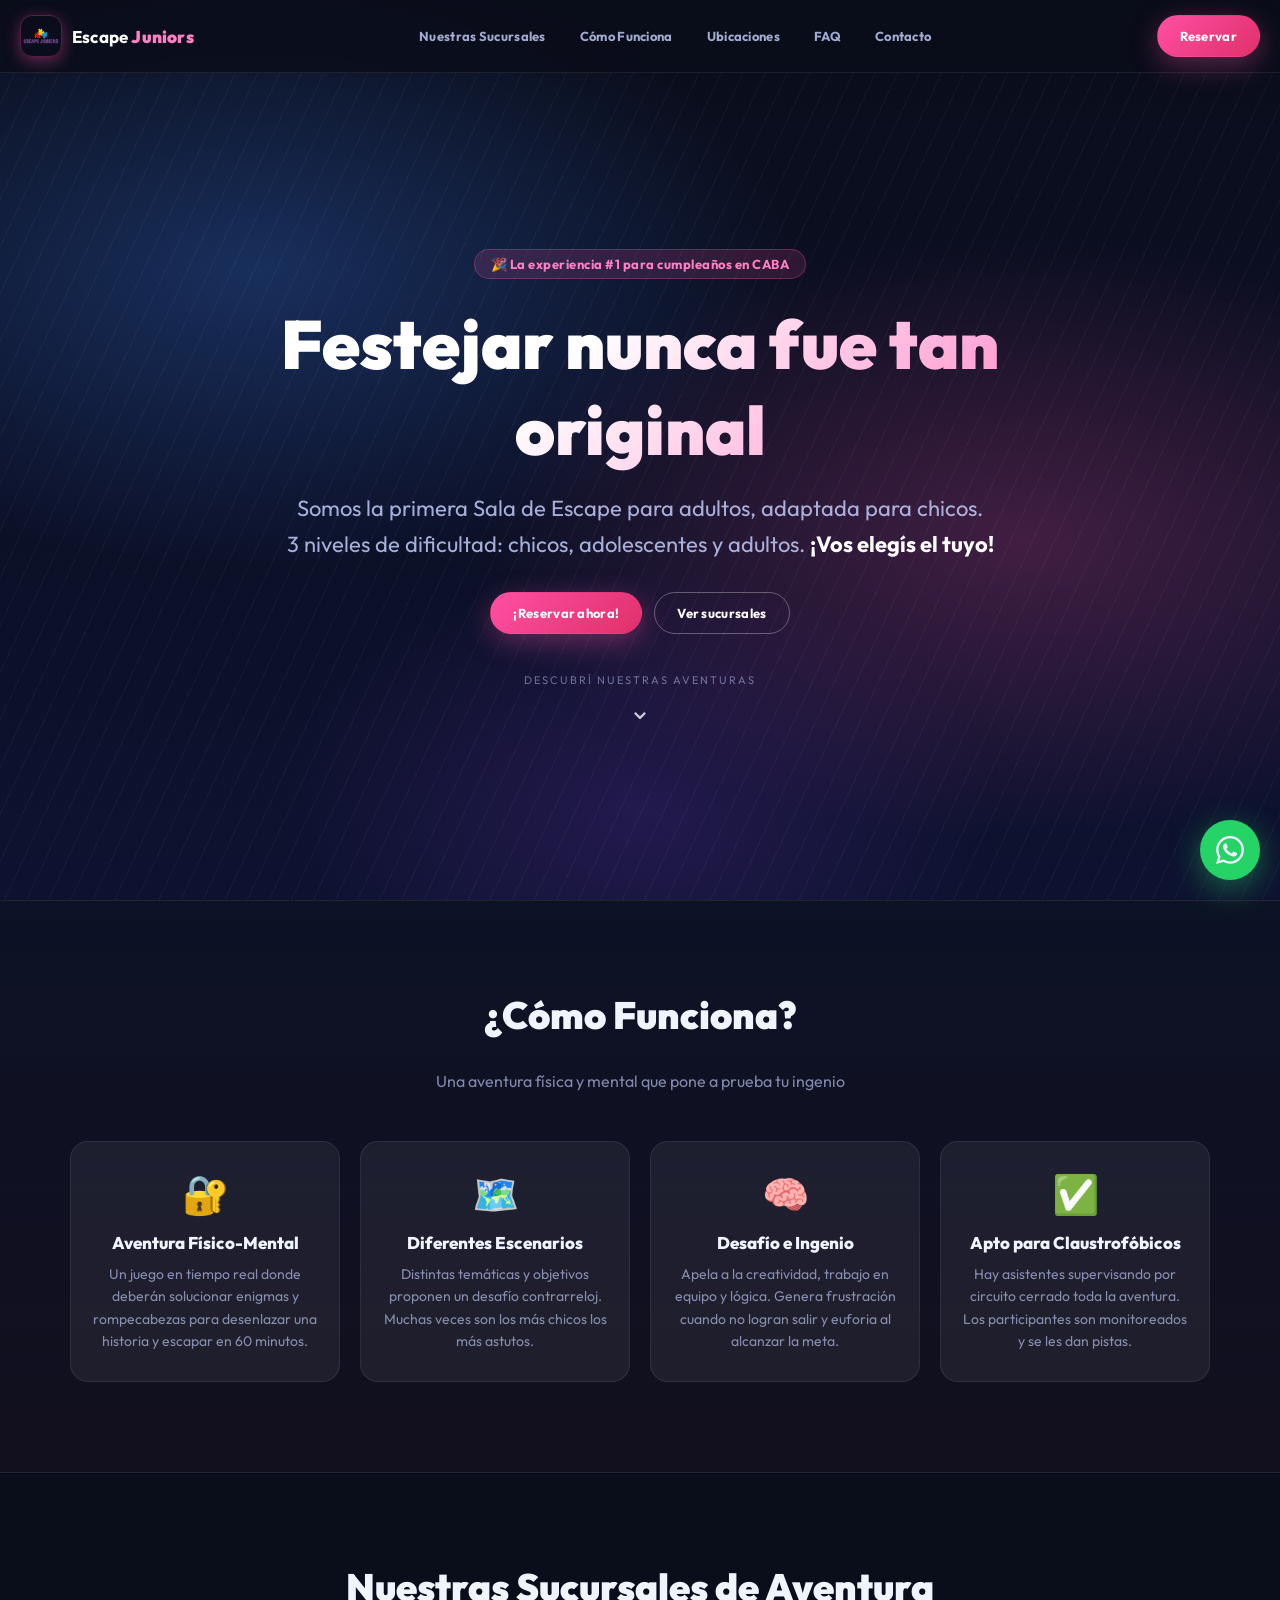
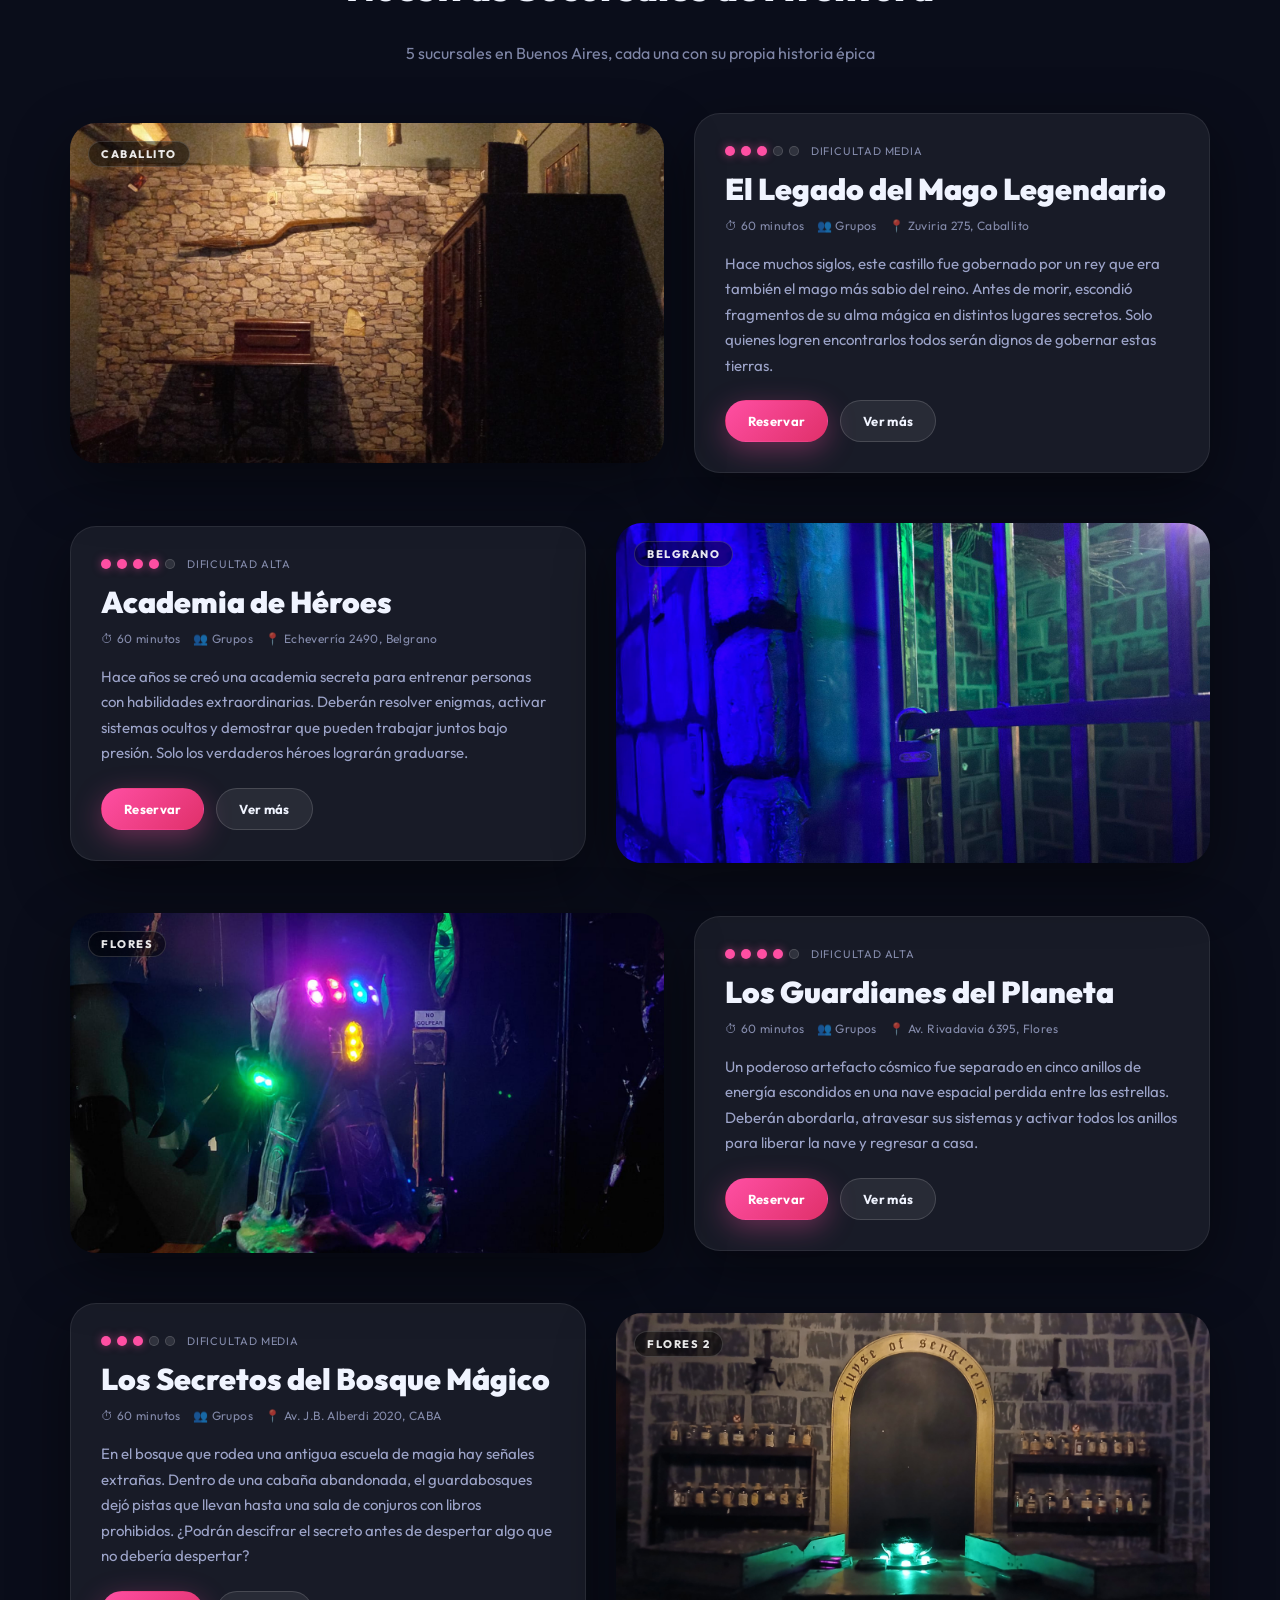
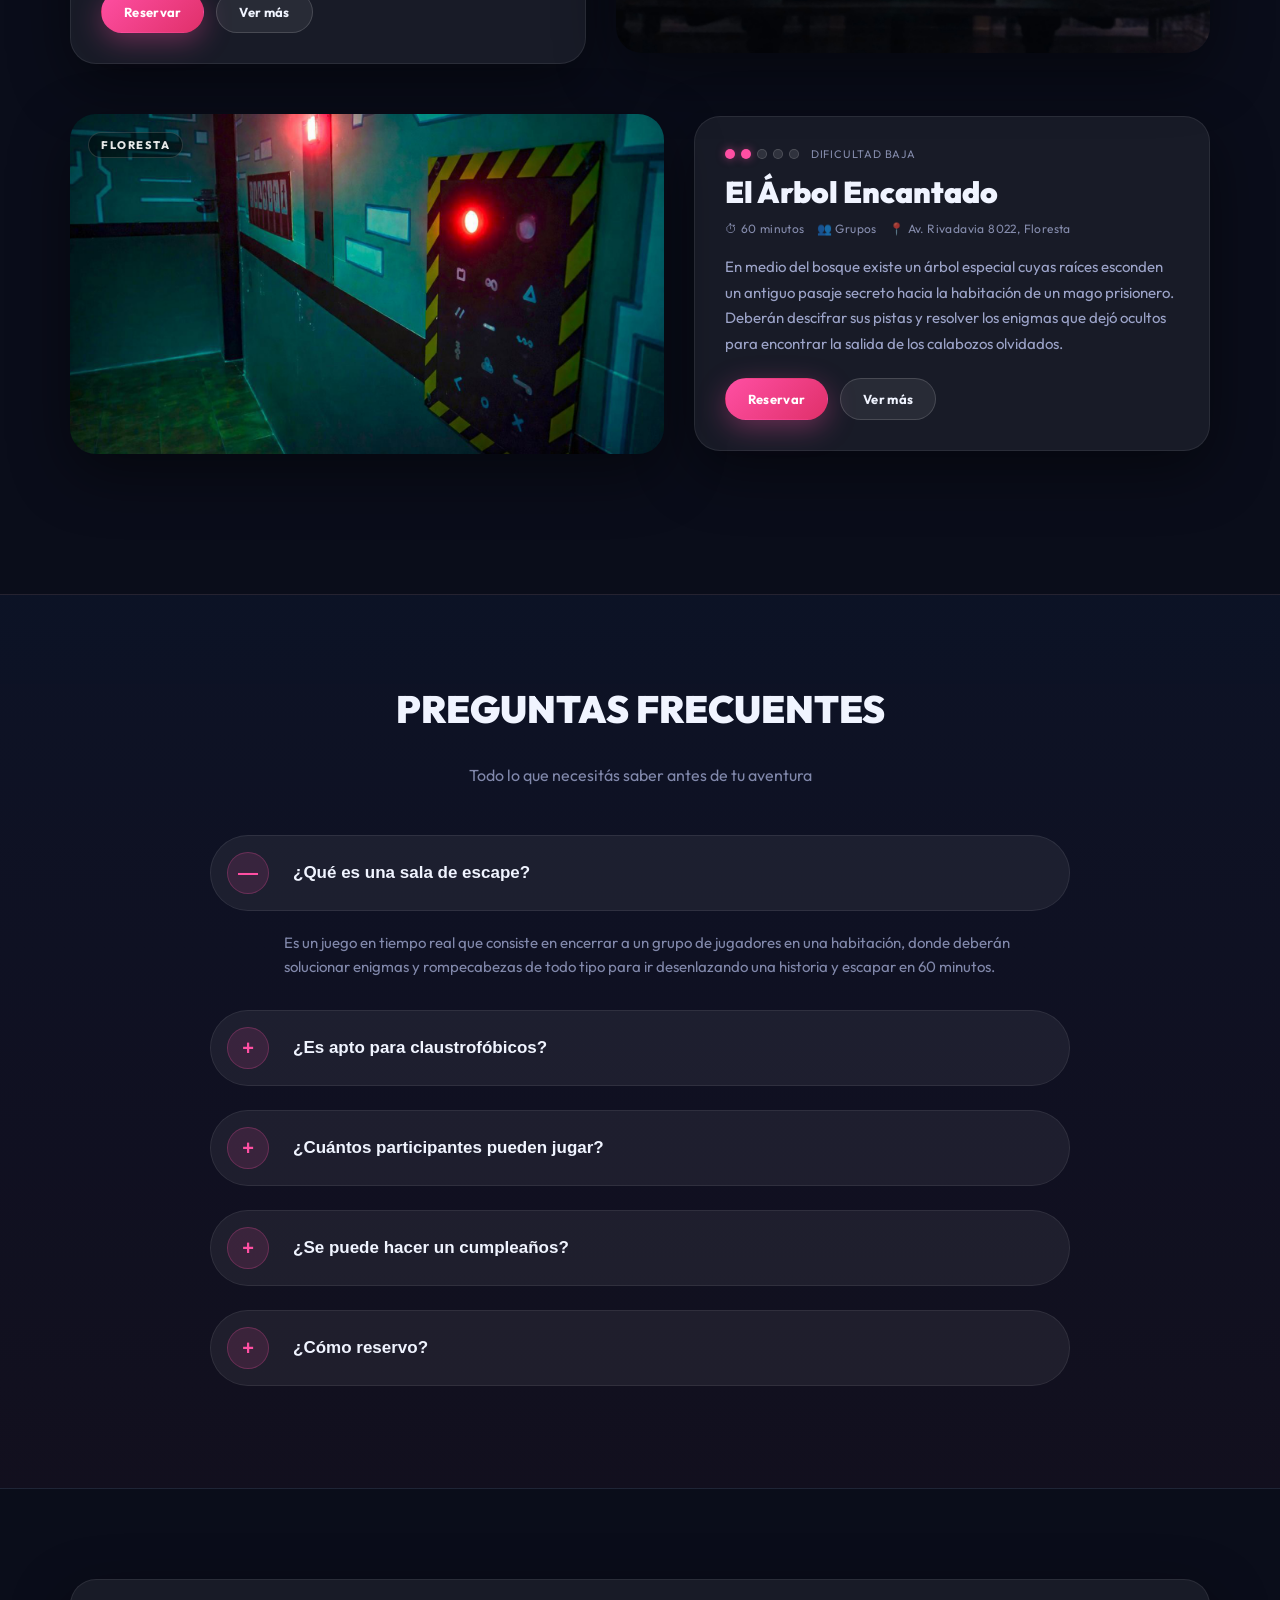
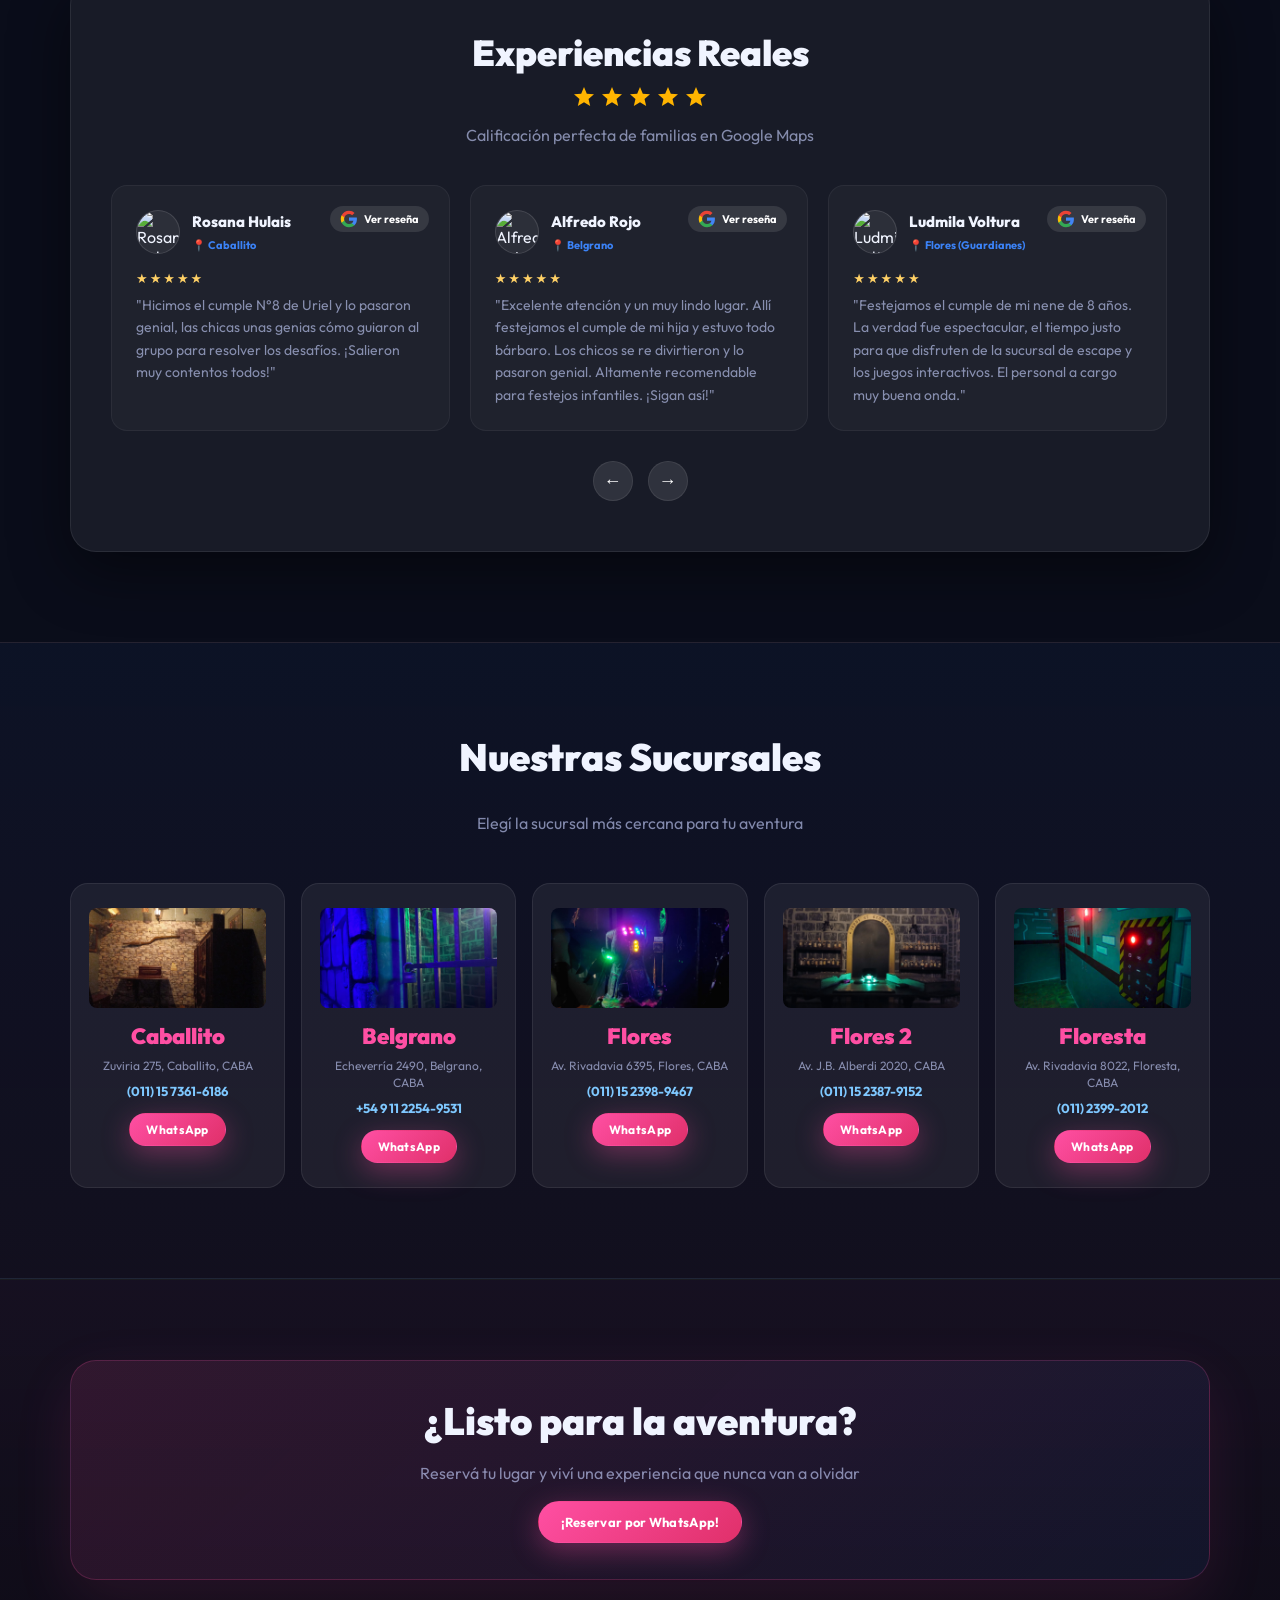
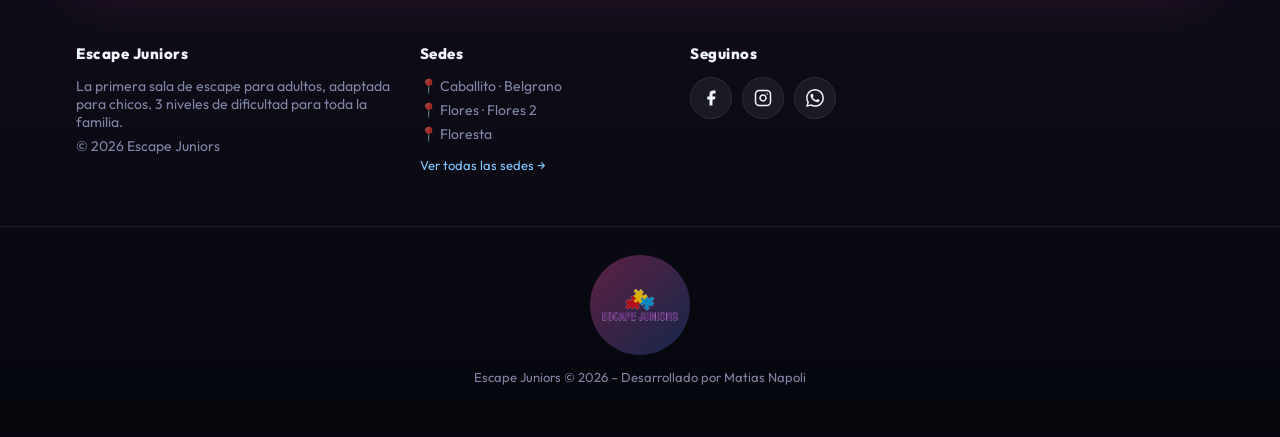
==== index.html @ 160e0696 "PRIMER COMMIT DE ESTA VERGA" ====
<!DOCTYPE html>
<html lang="es">

<head>
  <meta charset="UTF-8" />
  <meta name="viewport" content="width=device-width, initial-scale=1.0" />
  <title>Escape Juniors – La primera sala de escape para chicos</title>
  <meta name="description"
    content="Escape Juniors: la primera sala de escape para adultos, adaptada para chicos. 3 niveles de dificultad. Cumpleaños y eventos en Buenos Aires." />
  <link rel="stylesheet" href="styles.css" />
  <link rel="preconnect" href="https://fonts.googleapis.com" />
  <link rel="preconnect" href="https://fonts.gstatic.com" crossorigin />
  <link href="https://fonts.googleapis.com/css2?family=Outfit:wght@400;600;700;800;900&display=swap" rel="stylesheet" />
</head>

<body>
  <!-- Header fijo -->
  <header class="site-header">
    <div class="header-inner">
      <a class="brand" href="#inicio" aria-label="Inicio">
        <div class="brand-logo-wrap">
          <img class="brand-logo-img" src="assets/logo.png" alt="Escape Juniors" />
        </div>
        <span class="brand-name">Escape <strong>Juniors</strong></span>
      </a>

      <nav class="nav" aria-label="Navegación principal">
        <a href="#sucursales">Nuestras Sucursales</a>
        <a href="#como-funciona">Cómo Funciona</a>
        <a href="#sedes">Ubicaciones</a>
        <a href="#faq">FAQ</a>
        <a href="#contacto">Contacto</a>
      </nav>

      <a class="btn btn-primary header-cta open-booking-modal" href="#bookingModal">Reservar</a>

      <button class="mobile-menu-btn" aria-label="Abrir menú" aria-expanded="false">
        <span></span>
        <span></span>
        <span></span>
      </button>
    </div>
  </header>

  <!-- Menú Móvil -->
  <div class="mobile-menu-overlay" aria-hidden="true" id="mobileMenu">
    <div class="mobile-menu-panel">
      <button class="mobile-menu-close" aria-label="Cerrar menú">×</button>
      <nav class="mobile-nav">
        <a href="caballito.html" class="mobile-link">El Legado del Mago Legendario</a>
        <a href="belgrano.html" class="mobile-link">Academia de Héroes</a>
        <a href="flores.html" class="mobile-link">Los Guardianes del Planeta</a>
        <a href="flores2.html" class="mobile-link">Los Secretos del Bosque Mágico</a>
        <a href="floresta.html" class="mobile-link">El Árbol Encantado</a>
      </nav>
    </div>
  </div>

  <main id="inicio">
    <!-- HERO -->
    <section class="hero">
      <div class="hero-bg" aria-hidden="true"></div>

      <div class="container hero-inner">
        <div class="hero-copy reveal">
          <span class="hero-badge">🎉 La experiencia #1 para cumpleaños en CABA</span>
          <h1>Festejar nunca fue tan original</h1>
          <p>Somos la primera Sala de Escape para adultos, adaptada para chicos.<br>3 niveles de dificultad: chicos,
            adolescentes y adultos. <strong>¡Vos elegís el tuyo!</strong></p>

          <div class="hero-cta">
            <a class="btn btn-primary open-booking-modal" href="#bookingModal">¡Reservar ahora!</a>
            <a class="btn btn-outline" href="#sucursales">Ver sucursales</a>
          </div>

          <a class="hero-down" href="#sucursales" aria-label="Bajar">
            <span class="hero-down-label">DESCUBRÍ NUESTRAS AVENTURAS</span>
            <span class="hero-down-icon">⌄</span>
          </a>
        </div>
      </div>
    </section>

    <!-- CÓMO FUNCIONA -->
    <section id="como-funciona" class="section section-soft">
      <div class="container">
        <div class="section-head center reveal">
          <h2>¿Cómo Funciona?</h2>
          <p>Una aventura física y mental que pone a prueba tu ingenio</p>
        </div>

        <div class="features-grid reveal">
          <div class="feature-card">
            <div class="feature-icon">🔐</div>
            <h3>Aventura Físico-Mental</h3>
            <p>Un juego en tiempo real donde deberán solucionar enigmas y rompecabezas para desenlazar una historia y
              escapar en 60 minutos.</p>
          </div>
          <div class="feature-card">
            <div class="feature-icon">🗺️</div>
            <h3>Diferentes Escenarios</h3>
            <p>Distintas temáticas y objetivos proponen un desafío contrarreloj. Muchas veces son los más chicos los más
              astutos.</p>
          </div>
          <div class="feature-card">
            <div class="feature-icon">🧠</div>
            <h3>Desafío e Ingenio</h3>
            <p>Apela a la creatividad, trabajo en equipo y lógica. Genera frustración cuando no logran salir y euforia
              al alcanzar la meta.</p>
          </div>
          <div class="feature-card">
            <div class="feature-icon">✅</div>
            <h3>Apto para Claustrofóbicos</h3>
            <p>Hay asistentes supervisando por circuito cerrado toda la aventura. Los participantes son monitoreados y
              se les dan pistas.</p>
          </div>
        </div>
      </div>
    </section>

    <!-- SUCURSALES / CARDS -->
    <section id="sucursales" class="section">
      <div class="container">
        <div class="section-head center reveal">
          <h2>Nuestras Sucursales de Aventura</h2>
          <p>5 sucursales en Buenos Aires, cada una con su propia historia épica</p>
        </div>

        <!-- CABALLITO -->
        <article id="caballito" class="room reveal">
          <div class="room-media">
            <img src="img/El Legado del Mago Legendario.jpg" alt="El Legado del Mago Legendario" class="room-img" />
            <div class="room-badge">Caballito</div>
          </div>
          <div class="room-card">
            <div class="room-top">
              <div class="difficulty" aria-label="Dificultad media">
                <span class="dot on"></span><span class="dot on"></span><span class="dot on"></span><span
                  class="dot off"></span><span class="dot off"></span>
                <span class="diff-label">Dificultad Media</span>
              </div>
              <h3>El Legado del Mago Legendario</h3>
              <div class="room-meta">
                <span>⏱ 60 minutos</span>
                <span>👥 Grupos</span>
                <span>📍 Zuviria 275, Caballito</span>
              </div>
            </div>
            <p class="room-text">Hace muchos siglos, este castillo fue gobernado por un rey que era también el mago más
              sabio del reino. Antes de morir, escondió fragmentos de su alma mágica en distintos lugares secretos. Solo
              quienes logren encontrarlos todos serán dignos de gobernar estas tierras.</p>
            <div class="room-actions">
              <a class="btn btn-primary" href="https://api.whatsapp.com/send?phone=5491173616186&text=Hola!"
                target="_blank" rel="noopener">Reservar</a>
              <a class="btn btn-secondary" href="caballito.html">Ver más</a>
            </div>
          </div>
        </article>

        <!-- BELGRANO -->
        <article id="belgrano" class="room room-reverse reveal">
          <div class="room-media">
            <img src="img/Academia de Héroes.jpg" alt="Academia de Héroes" class="room-img" />
            <div class="room-badge">Belgrano</div>
          </div>
          <div class="room-card">
            <div class="room-top">
              <div class="difficulty" aria-label="Dificultad alta">
                <span class="dot on"></span><span class="dot on"></span><span class="dot on"></span><span
                  class="dot on"></span><span class="dot off"></span>
                <span class="diff-label">Dificultad Alta</span>
              </div>
              <h3>Academia de Héroes</h3>
              <div class="room-meta">
                <span>⏱ 60 minutos</span>
                <span>👥 Grupos</span>
                <span>📍 Echeverría 2490, Belgrano</span>
              </div>
            </div>
            <p class="room-text">Hace años se creó una academia secreta para entrenar personas con habilidades
              extraordinarias. Deberán resolver enigmas, activar sistemas ocultos y demostrar que pueden trabajar juntos
              bajo presión. Solo los verdaderos héroes lograrán graduarse.</p>
            <div class="room-actions">
              <a class="btn btn-primary" href="https://api.whatsapp.com/send?phone=5491122549531&text=Hola!"
                target="_blank" rel="noopener">Reservar</a>
              <a class="btn btn-secondary" href="belgrano.html">Ver más</a>
            </div>
          </div>
        </article>

        <!-- FLORES -->
        <article id="flores" class="room reveal">
          <div class="room-media">
            <img src="img/Los Guardianes del Planeta.jpg" alt="Los Guardianes del Planeta" class="room-img" />
            <div class="room-badge">Flores</div>
          </div>
          <div class="room-card">
            <div class="room-top">
              <div class="difficulty" aria-label="Dificultad media-alta">
                <span class="dot on"></span><span class="dot on"></span><span class="dot on"></span><span
                  class="dot on"></span><span class="dot off"></span>
                <span class="diff-label">Dificultad Alta</span>
              </div>
              <h3>Los Guardianes del Planeta</h3>
              <div class="room-meta">
                <span>⏱ 60 minutos</span>
                <span>👥 Grupos</span>
                <span>📍 Av. Rivadavia 6395, Flores</span>
              </div>
            </div>
            <p class="room-text">Un poderoso artefacto cósmico fue separado en cinco anillos de energía escondidos en
              una nave espacial perdida entre las estrellas. Deberán abordarla, atravesar sus sistemas y activar todos
              los anillos para liberar la nave y regresar a casa.</p>
            <div class="room-actions">
              <a class="btn btn-primary" href="https://api.whatsapp.com/send?phone=5491123989467&text=Hola!"
                target="_blank" rel="noopener">Reservar</a>
              <a class="btn btn-secondary" href="flores.html">Ver más</a>
            </div>
          </div>
        </article>

        <!-- FLORES 2 -->
        <article id="flores2" class="room room-reverse reveal">
          <div class="room-media">
            <img src="img/Los Secretos del Bosque Mágico.jpg" alt="Los Secretos del Bosque Mágico" class="room-img" />
            <div class="room-badge">Flores 2</div>
          </div>
          <div class="room-card">
            <div class="room-top">
              <div class="difficulty" aria-label="Dificultad media">
                <span class="dot on"></span><span class="dot on"></span><span class="dot on"></span><span
                  class="dot off"></span><span class="dot off"></span>
                <span class="diff-label">Dificultad Media</span>
              </div>
              <h3>Los Secretos del Bosque Mágico</h3>
              <div class="room-meta">
                <span>⏱ 60 minutos</span>
                <span>👥 Grupos</span>
                <span>📍 Av. J.B. Alberdi 2020, CABA</span>
              </div>
            </div>
            <p class="room-text">En el bosque que rodea una antigua escuela de magia hay señales extrañas. Dentro de una
              cabaña abandonada, el guardabosques dejó pistas que llevan hasta una sala de conjuros con libros
              prohibidos. ¿Podrán descifrar el secreto antes de despertar algo que no debería despertar?</p>
            <div class="room-actions">
              <a class="btn btn-primary" href="https://api.whatsapp.com/send?phone=5491123879152&text=Hola!"
                target="_blank" rel="noopener">Reservar</a>
              <a class="btn btn-secondary" href="flores2.html">Ver más</a>
            </div>
          </div>
        </article>

        <!-- FLORESTA -->
        <article id="floresta" class="room reveal">
          <div class="room-media">
            <img src="img/El Árbol Encantado.jpg" alt="El Árbol Encantado" class="room-img" />
            <div class="room-badge">Floresta</div>
          </div>
          <div class="room-card">
            <div class="room-top">
              <div class="difficulty" aria-label="Dificultad baja">
                <span class="dot on"></span><span class="dot on"></span><span class="dot off"></span><span
                  class="dot off"></span><span class="dot off"></span>
                <span class="diff-label">Dificultad Baja</span>
              </div>
              <h3>El Árbol Encantado</h3>
              <div class="room-meta">
                <span>⏱ 60 minutos</span>
                <span>👥 Grupos</span>
                <span>📍 Av. Rivadavia 8022, Floresta</span>
              </div>
            </div>
            <p class="room-text">En medio del bosque existe un árbol especial cuyas raíces esconden un antiguo pasaje
              secreto hacia la habitación de un mago prisionero. Deberán descifrar sus pistas y resolver los enigmas que
              dejó ocultos para encontrar la salida de los calabozos olvidados.</p>
            <div class="room-actions">
              <a class="btn btn-primary" href="https://api.whatsapp.com/send?phone=5491123992012&text=Hola!"
                target="_blank" rel="noopener">Reservar</a>
              <a class="btn btn-secondary" href="floresta.html">Ver más</a>
            </div>
          </div>
        </article>
      </div>
    </section>

    <!-- FAQ -->
    <section id="faq" class="section section-soft">
      <div class="container">
        <div class="section-head center reveal">
          <h2>PREGUNTAS FRECUENTES</h2>
          <p>Todo lo que necesitás saber antes de tu aventura</p>
        </div>

        <div class="accordion reveal" data-accordion>
          <button class="acc-item" type="button" aria-expanded="true">
            <span class="acc-icon">—</span>
            <span class="acc-title">¿Qué es una sala de escape?</span>
          </button>
          <div class="acc-panel open">
            <p>Es un juego en tiempo real que consiste en encerrar a un grupo de jugadores en una habitación, donde
              deberán solucionar enigmas y rompecabezas de todo tipo para ir desenlazando una historia y escapar en 60
              minutos.</p>
          </div>

          <button class="acc-item" type="button" aria-expanded="false">
            <span class="acc-icon">+</span>
            <span class="acc-title">¿Es apto para claustrofóbicos?</span>
          </button>
          <div class="acc-panel">
            <p>¡Sí! Durante el tiempo que permanecen en la sala hay asistentes supervisando por circuito cerrado toda la
              aventura. Los participantes son monitoreados y se les van dando pistas. En cualquier momento pueden salir
              si lo necesitan.</p>
          </div>

          <button class="acc-item" type="button" aria-expanded="false">
            <span class="acc-icon">+</span>
            <span class="acc-title">¿Cuántos participantes pueden jugar?</span>
          </button>
          <div class="acc-panel">
            <p>Contamos con diferentes sucursales adaptadas para distintos grupos. Contáctanos por WhatsApp para coordinar la
              cantidad de participantes y encontrar la sucursal ideal para tu grupo o festejo.</p>
          </div>

          <button class="acc-item" type="button" aria-expanded="false">
            <span class="acc-icon">+</span>
            <span class="acc-title">¿Se puede hacer un cumpleaños?</span>
          </button>
          <div class="acc-panel">
            <p>¡Por supuesto! Además de vivir la aventura dentro de la sucursal, contamos con espacios lúdicos, animación a
              cargo de nuestros Game Masters, juegos interactivos y área de festejo. ¡Una experiencia única para
              celebrar como nunca!</p>
          </div>

          <button class="acc-item" type="button" aria-expanded="false">
            <span class="acc-icon">+</span>
            <span class="acc-title">¿Cómo reservo?</span>
          </button>
          <div class="acc-panel">
            <p>Podés reservar directamente por WhatsApp haciendo clic en el botón "Reservar". Nuestro equipo te va a
              responder a la brevedad para coordinar fecha, horario y sucursal.</p>
          </div>
        </div>
      </div>
    </section>

    <!-- RESEÑAS -->
    <section class="section" id="resenas">
      <div class="container">
        <div class="reviews reveal">
          <div class="reviews-head">
            <h2>Experiencias Reales</h2>
            <div class="stars" aria-label="5 estrellas">
              <svg viewBox="0 0 24 24" width="24" height="24" fill="#ffb400"><path d="M12 17.27L18.18 21l-1.64-7.03L22 9.24l-7.19-.61L12 2 9.19 8.63 2 9.24l5.46 4.73L5.82 21z"/></svg>
              <svg viewBox="0 0 24 24" width="24" height="24" fill="#ffb400"><path d="M12 17.27L18.18 21l-1.64-7.03L22 9.24l-7.19-.61L12 2 9.19 8.63 2 9.24l5.46 4.73L5.82 21z"/></svg>
              <svg viewBox="0 0 24 24" width="24" height="24" fill="#ffb400"><path d="M12 17.27L18.18 21l-1.64-7.03L22 9.24l-7.19-.61L12 2 9.19 8.63 2 9.24l5.46 4.73L5.82 21z"/></svg>
              <svg viewBox="0 0 24 24" width="24" height="24" fill="#ffb400"><path d="M12 17.27L18.18 21l-1.64-7.03L22 9.24l-7.19-.61L12 2 9.19 8.63 2 9.24l5.46 4.73L5.82 21z"/></svg>
              <svg viewBox="0 0 24 24" width="24" height="24" fill="#ffb400"><path d="M12 17.27L18.18 21l-1.64-7.03L22 9.24l-7.19-.61L12 2 9.19 8.63 2 9.24l5.46 4.73L5.82 21z"/></svg>
            </div>
            <p class="muted">Calificación perfecta de familias en Google Maps</p>
          </div>

          <div class="reviews-slider" id="reviewsSlider">
            <!-- Caballito -->
            <a href="https://maps.app.goo.gl/g3NnzFBbs9rmGd5E8" target="_blank" rel="noopener" class="review-card interactive">
              <div class="review-google-badge">
                <svg viewBox="0 0 24 24" width="18" height="18"><path fill="#4285F4" d="M22.56 12.25c0-.78-.07-1.53-.2-2.25H12v4.26h5.92c-.26 1.37-1.04 2.53-2.21 3.31v2.77h3.57c2.08-1.92 3.28-4.74 3.28-8.09z"/><path fill="#34A853" d="M12 23c2.97 0 5.46-.98 7.28-2.66l-3.57-2.77c-.98.66-2.23 1.06-3.71 1.06-2.86 0-5.29-1.93-6.16-4.53H2.18v2.84C3.99 20.53 7.7 23 12 23z"/><path fill="#FBBC05" d="M5.84 14.09c-.22-.66-.35-1.36-.35-2.09s.13-1.43.35-2.09V7.07H2.18C1.43 8.55 1 10.22 1 12s.43 3.45 1.18 4.93l2.85-2.22.81-.62z"/><path fill="#EA4335" d="M12 5.38c1.62 0 3.06.56 4.21 1.64l3.15-3.15C17.45 2.09 14.97 1 12 1 7.7 1 3.99 3.47 2.18 7.07l3.66 2.84c.87-2.6 3.3-4.53 6.16-4.53z"/></svg>
                <span>Ver reseña</span>
              </div>
              <div class="review-author">
                <div class="avatar"><img src="https://ui-avatars.com/api/?name=Rosana+Hulais&background=ff4fa3&color=fff&rounded=true" alt="Rosana Hulais"></div>
                <div class="author-info">
                  <h4>Rosana Hulais</h4>
                  <span class="sede-tag">📍 Caballito</span>
                </div>
              </div>
              <div class="stars small">★★★★★</div>
              <p class="muted">"Hicimos el cumple N°8 de Uriel y lo pasaron genial, las chicas unas genias cómo guiaron al grupo para resolver los desafíos. ¡Salieron muy contentos todos!"</p>
            </a>

            <!-- Belgrano -->
            <a href="https://maps.app.goo.gl/PPh9AKeujFJackSu7" target="_blank" rel="noopener" class="review-card interactive">
              <div class="review-google-badge">
                <svg viewBox="0 0 24 24" width="18" height="18"><path fill="#4285F4" d="M22.56 12.25c0-.78-.07-1.53-.2-2.25H12v4.26h5.92c-.26 1.37-1.04 2.53-2.21 3.31v2.77h3.57c2.08-1.92 3.28-4.74 3.28-8.09z"/><path fill="#34A853" d="M12 23c2.97 0 5.46-.98 7.28-2.66l-3.57-2.77c-.98.66-2.23 1.06-3.71 1.06-2.86 0-5.29-1.93-6.16-4.53H2.18v2.84C3.99 20.53 7.7 23 12 23z"/><path fill="#FBBC05" d="M5.84 14.09c-.22-.66-.35-1.36-.35-2.09s.13-1.43.35-2.09V7.07H2.18C1.43 8.55 1 10.22 1 12s.43 3.45 1.18 4.93l2.85-2.22.81-.62z"/><path fill="#EA4335" d="M12 5.38c1.62 0 3.06.56 4.21 1.64l3.15-3.15C17.45 2.09 14.97 1 12 1 7.7 1 3.99 3.47 2.18 7.07l3.66 2.84c.87-2.6 3.3-4.53 6.16-4.53z"/></svg>
                <span>Ver reseña</span>
              </div>
              <div class="review-author">
                <div class="avatar"><img src="https://ui-avatars.com/api/?name=Alfredo+Rojo&background=3b82f6&color=fff&rounded=true" alt="Alfredo Rojo"></div>
                <div class="author-info">
                  <h4>Alfredo Rojo</h4>
                  <span class="sede-tag">📍 Belgrano</span>
                </div>
              </div>
              <div class="stars small">★★★★★</div>
              <p class="muted">"Excelente atención y un muy lindo lugar. Allí festejamos el cumple de mi hija y estuvo todo bárbaro. Los chicos se re divirtieron y lo pasaron genial. Altamente recomendable para festejos infantiles. ¡Sigan así!"</p>
            </a>

            <!-- Flores (Guardianes) -->
            <a href="https://maps.app.goo.gl/ReYcvWKou9qDRKzS7" target="_blank" rel="noopener" class="review-card interactive">
              <div class="review-google-badge">
                <svg viewBox="0 0 24 24" width="18" height="18"><path fill="#4285F4" d="M22.56 12.25c0-.78-.07-1.53-.2-2.25H12v4.26h5.92c-.26 1.37-1.04 2.53-2.21 3.31v2.77h3.57c2.08-1.92 3.28-4.74 3.28-8.09z"/><path fill="#34A853" d="M12 23c2.97 0 5.46-.98 7.28-2.66l-3.57-2.77c-.98.66-2.23 1.06-3.71 1.06-2.86 0-5.29-1.93-6.16-4.53H2.18v2.84C3.99 20.53 7.7 23 12 23z"/><path fill="#FBBC05" d="M5.84 14.09c-.22-.66-.35-1.36-.35-2.09s.13-1.43.35-2.09V7.07H2.18C1.43 8.55 1 10.22 1 12s.43 3.45 1.18 4.93l2.85-2.22.81-.62z"/><path fill="#EA4335" d="M12 5.38c1.62 0 3.06.56 4.21 1.64l3.15-3.15C17.45 2.09 14.97 1 12 1 7.7 1 3.99 3.47 2.18 7.07l3.66 2.84c.87-2.6 3.3-4.53 6.16-4.53z"/></svg>
                <span>Ver reseña</span>
              </div>
              <div class="review-author">
                <div class="avatar"><img src="https://ui-avatars.com/api/?name=Ludmila+Voltura&background=8b5cf6&color=fff&rounded=true" alt="Ludmila Voltura"></div>
                <div class="author-info">
                  <h4>Ludmila Voltura</h4>
                  <span class="sede-tag">📍 Flores (Guardianes)</span>
                </div>
              </div>
              <div class="stars small">★★★★★</div>
              <p class="muted">"Festejamos el cumple de mi nene de 8 años. La verdad fue espectacular, el tiempo justo para que disfruten de la sucursal de escape y los juegos interactivos. El personal a cargo muy buena onda."</p>
            </a>

            <!-- Flores (Laboratorio) -->
            <a href="https://maps.app.goo.gl/okf3Fz2Tqbd5kEYn9" target="_blank" rel="noopener" class="review-card interactive">
              <div class="review-google-badge">
                <svg viewBox="0 0 24 24" width="18" height="18"><path fill="#4285F4" d="M22.56 12.25c0-.78-.07-1.53-.2-2.25H12v4.26h5.92c-.26 1.37-1.04 2.53-2.21 3.31v2.77h3.57c2.08-1.92 3.28-4.74 3.28-8.09z"/><path fill="#34A853" d="M12 23c2.97 0 5.46-.98 7.28-2.66l-3.57-2.77c-.98.66-2.23 1.06-3.71 1.06-2.86 0-5.29-1.93-6.16-4.53H2.18v2.84C3.99 20.53 7.7 23 12 23z"/><path fill="#FBBC05" d="M5.84 14.09c-.22-.66-.35-1.36-.35-2.09s.13-1.43.35-2.09V7.07H2.18C1.43 8.55 1 10.22 1 12s.43 3.45 1.18 4.93l2.85-2.22.81-.62z"/><path fill="#EA4335" d="M12 5.38c1.62 0 3.06.56 4.21 1.64l3.15-3.15C17.45 2.09 14.97 1 12 1 7.7 1 3.99 3.47 2.18 7.07l3.66 2.84c.87-2.6 3.3-4.53 6.16-4.53z"/></svg>
                <span>Ver reseña</span>
              </div>
              <div class="review-author">
                <div class="avatar"><img src="https://ui-avatars.com/api/?name=Cristian+Verzero&background=10b981&color=fff&rounded=true" alt="Cristian Verzero"></div>
                <div class="author-info">
                  <h4>Cristian Verzero</h4>
                  <span class="sede-tag">📍 Flores (Laboratorio)</span>
                </div>
              </div>
              <div class="stars small">★★★★★</div>
              <p class="muted">"Espectacular la experiencia del cumple de mis hijos. 25 chicos disfrutaron del cumple y salió increíble. Gracias a las chicas que atendieron con re buena onda. Temática excelente."</p>
            </a>

            <!-- Floresta -->
            <a href="https://maps.app.goo.gl/xr4Waf9ikSMdSQ6y9" target="_blank" rel="noopener" class="review-card interactive">
              <div class="review-google-badge">
                <svg viewBox="0 0 24 24" width="18" height="18"><path fill="#4285F4" d="M22.56 12.25c0-.78-.07-1.53-.2-2.25H12v4.26h5.92c-.26 1.37-1.04 2.53-2.21 3.31v2.77h3.57c2.08-1.92 3.28-4.74 3.28-8.09z"/><path fill="#34A853" d="M12 23c2.97 0 5.46-.98 7.28-2.66l-3.57-2.77c-.98.66-2.23 1.06-3.71 1.06-2.86 0-5.29-1.93-6.16-4.53H2.18v2.84C3.99 20.53 7.7 23 12 23z"/><path fill="#FBBC05" d="M5.84 14.09c-.22-.66-.35-1.36-.35-2.09s.13-1.43.35-2.09V7.07H2.18C1.43 8.55 1 10.22 1 12s.43 3.45 1.18 4.93l2.85-2.22.81-.62z"/><path fill="#EA4335" d="M12 5.38c1.62 0 3.06.56 4.21 1.64l3.15-3.15C17.45 2.09 14.97 1 12 1 7.7 1 3.99 3.47 2.18 7.07l3.66 2.84c.87-2.6 3.3-4.53 6.16-4.53z"/></svg>
                <span>Ver reseña</span>
              </div>
              <div class="review-author">
                <div class="avatar"><img src="https://ui-avatars.com/api/?name=Ezequiel+Pineiro&background=f59e0b&color=fff&rounded=true" alt="Ezequiel Piñeiro"></div>
                <div class="author-info">
                  <h4>Ezequiel Piñeiro</h4>
                  <span class="sede-tag">📍 Floresta</span>
                </div>
              </div>
              <div class="stars small">★★★★★</div>
              <p class="muted">"El lugar es muy lindo, los chicos que atienden le ponen la mejor onda para que los nenes disfruten. La atención y coordinar el cumple fue muy fácil y amena, recontra recomendable."</p>
            </a>
          </div>

          <!-- Slider Controls -->
          <div class="slider-controls">
            <button class="slider-btn" id="prevReview" aria-label="Anterior">←</button>
            <button class="slider-btn" id="nextReview" aria-label="Siguiente">→</button>
          </div>
        </div>
      </div>
    </section>

    <!-- SEDES -->
    <section id="sedes" class="section section-soft">
      <div class="container">
        <div class="section-head center reveal">
          <h2>Nuestras Sucursales</h2>
          <p>Elegí la sucursal más cercana para tu aventura</p>
        </div>
        <div class="sedes-grid reveal">
          <div class="sede-card">
            <div class="sede-img"><img src="img/El Legado del Mago Legendario.jpg" alt="Caballito" /></div>
            <h4>Caballito</h4>
            <p>Zuviria 275, Caballito, CABA</p>
            <a class="sede-tel" href="tel:+541173616186">(011) 15 7361-6186</a>
            <a class="btn btn-primary sede-btn" href="https://api.whatsapp.com/send?phone=5491173616186&text=Hola!"
              target="_blank" rel="noopener">WhatsApp</a>
          </div>
          <div class="sede-card">
            <div class="sede-img"><img src="img/Academia de Héroes.jpg" alt="Belgrano" /></div>
            <h4>Belgrano</h4>
            <p>Echeverría 2490, Belgrano, CABA</p>
            <a class="sede-tel" href="tel:+5491122549531">+54 9 11 2254-9531</a>
            <a class="btn btn-primary sede-btn" href="https://api.whatsapp.com/send?phone=5491122549531&text=Hola!"
              target="_blank" rel="noopener">WhatsApp</a>
          </div>
          <div class="sede-card">
            <div class="sede-img"><img src="img/Los Guardianes del Planeta.jpg" alt="Flores" /></div>
            <h4>Flores</h4>
            <p>Av. Rivadavia 6395, Flores, CABA</p>
            <a class="sede-tel" href="tel:+541123989467">(011) 15 2398-9467</a>
            <a class="btn btn-primary sede-btn" href="https://api.whatsapp.com/send?phone=5491123989467&text=Hola!"
              target="_blank" rel="noopener">WhatsApp</a>
          </div>
          <div class="sede-card">
            <div class="sede-img"><img src="img/Los Secretos del Bosque Mágico.jpg" alt="Flores 2" /></div>
            <h4>Flores 2</h4>
            <p>Av. J.B. Alberdi 2020, CABA</p>
            <a class="sede-tel" href="tel:+541123879152">(011) 15 2387-9152</a>
            <a class="btn btn-primary sede-btn" href="https://api.whatsapp.com/send?phone=5491123879152&text=Hola!"
              target="_blank" rel="noopener">WhatsApp</a>
          </div>
          <div class="sede-card">
            <div class="sede-img"><img src="img/El Árbol Encantado.jpg" alt="Floresta" /></div>
            <h4>Floresta</h4>
            <p>Av. Rivadavia 8022, Floresta, CABA</p>
            <a class="sede-tel" href="tel:+541123992012">(011) 2399-2012</a>
            <a class="btn btn-primary sede-btn" href="https://api.whatsapp.com/send?phone=5491123992012&text=Hola!"
              target="_blank" rel="noopener">WhatsApp</a>
          </div>
        </div>
      </div>
    </section>

    <!-- CTA + CONTACTO -->
    <section id="reservar" class="cta">
      <div class="container cta-inner reveal">
        <h2>¿Listo para la aventura?</h2>
        <p>Reservá tu lugar y viví una experiencia que nunca van a olvidar</p>
        <a class="btn btn-primary open-booking-modal" href="#bookingModal">¡Reservar por WhatsApp!</a>
      </div>

      <div id="contacto" class="container footer-grid reveal">
        <div class="footer-col">
          <h3>Escape Juniors</h3>
          <p class="muted">La primera sala de escape para adultos, adaptada para chicos. 3 niveles de dificultad para
            toda la familia.</p>
          <p class="muted">© 2026 Escape Juniors</p>
        </div>

        <div class="footer-col">
          <h3>Sedes</h3>
          <p class="muted">📍 Caballito · Belgrano</p>
          <p class="muted">📍 Flores · Flores 2</p>
          <p class="muted">📍 Floresta</p>
          <a class="link" href="#sedes">Ver todas las sedes →</a>
        </div>

        <div class="footer-col">
          <h3>Seguinos</h3>
          <div class="social">
            <a class="social-btn" href="https://www.facebook.com/escapejuniors/" target="_blank" rel="noopener"
              aria-label="Facebook">
              <svg width="18" height="18" viewBox="0 0 24 24" fill="currentColor">
                <path d="M18 2h-3a5 5 0 0 0-5 5v3H7v4h3v8h4v-8h3l1-4h-4V7a1 1 0 0 1 1-1h3z" />
              </svg>
            </a>
            <a class="social-btn" href="https://www.instagram.com/escapejuniors/" target="_blank" rel="noopener"
              aria-label="Instagram">
              <svg width="18" height="18" viewBox="0 0 24 24" fill="none" stroke="currentColor" stroke-width="2"
                stroke-linecap="round" stroke-linejoin="round">
                <rect x="2" y="2" width="20" height="20" rx="5" ry="5" />
                <path d="M16 11.37A4 4 0 1 1 12.63 8 4 4 0 0 1 16 11.37z" />
                <line x1="17.5" y1="6.5" x2="17.51" y2="6.5" />
              </svg>
            </a>
            <a class="social-btn" href="https://api.whatsapp.com/send?phone=5491173616186&text=Hola!" target="_blank"
              rel="noopener" aria-label="WhatsApp">
              <svg width="18" height="18" viewBox="0 0 24 24" fill="currentColor">
                <path
                  d="M17.472 14.382c-.297-.149-1.758-.867-2.03-.967-.273-.099-.471-.148-.67.15-.197.297-.767.966-.94 1.164-.173.199-.347.223-.644.075-.297-.15-1.255-.463-2.39-1.475-.883-.788-1.48-1.761-1.653-2.059-.173-.297-.018-.458.13-.606.134-.133.298-.347.446-.52.149-.174.198-.298.298-.497.099-.198.05-.371-.025-.52-.075-.149-.669-1.612-.916-2.207-.242-.579-.487-.5-.669-.51-.173-.008-.371-.01-.57-.01-.198 0-.52.074-.792.372-.272.297-1.04 1.016-1.04 2.479 0 1.462 1.065 2.875 1.213 3.074.149.198 2.096 3.2 5.077 4.487.709.306 1.262.489 1.694.625.712.227 1.36.195 1.871.118.571-.085 1.758-.719 2.006-1.413.248-.694.248-1.289.173-1.413-.074-.124-.272-.198-.57-.347m-5.421 7.403h-.004a9.87 9.87 0 0 1-5.031-1.378l-.361-.214-3.741.982.998-3.648-.235-.374a9.86 9.86 0 0 1-1.51-5.26c.001-5.45 4.436-9.884 9.888-9.884 2.64 0 5.122 1.03 6.988 2.898a9.825 9.825 0 0 1 2.893 6.994c-.003 5.45-4.437 9.884-9.885 9.884m8.413-18.297A11.815 11.815 0 0 0 12.05 0C5.495 0 .16 5.335.157 11.892c0 2.096.547 4.142 1.588 5.945L.057 24l6.305-1.654a11.882 11.882 0 0 0 5.683 1.448h.005c6.554 0 11.89-5.335 11.893-11.893a11.821 11.821 0 0 0-3.48-8.413Z" />
              </svg>
            </a>
          </div>
        </div>
      </div>

      <div class="footer-bottom">
        <img src="assets/logo.png" alt="Escape Juniors Logo" />
        <p class="muted">Escape Juniors © 2026 – Desarrollado por Matias Napoli</p>
      </div>
    </section>
  </main>

  <!-- WhatsApp flotante -->
  <a class="wa-float open-booking-modal" href="#bookingModal" aria-label="WhatsApp">
    <svg width="28" height="28" viewBox="0 0 24 24" fill="currentColor">
      <path
        d="M17.472 14.382c-.297-.149-1.758-.867-2.03-.967-.273-.099-.471-.148-.67.15-.197.297-.767.966-.94 1.164-.173.199-.347.223-.644.075-.297-.15-1.255-.463-2.39-1.475-.883-.788-1.48-1.761-1.653-2.059-.173-.297-.018-.458.13-.606.134-.133.298-.347.446-.52.149-.174.198-.298.298-.497.099-.198.05-.371-.025-.52-.075-.149-.669-1.612-.916-2.207-.242-.579-.487-.5-.669-.51-.173-.008-.371-.01-.57-.01-.198 0-.52.074-.792.372-.272.297-1.04 1.016-1.04 2.479 0 1.462 1.065 2.875 1.213 3.074.149.198 2.096 3.2 5.077 4.487.709.306 1.262.489 1.694.625.712.227 1.36.195 1.871.118.571-.085 1.758-.719 2.006-1.413.248-.694.248-1.289.173-1.413-.074-.124-.272-.198-.57-.347m-5.421 7.403h-.004a9.87 9.87 0 0 1-5.031-1.378l-.361-.214-3.741.982.998-3.648-.235-.374a9.86 9.86 0 0 1-1.51-5.26c.001-5.45 4.436-9.884 9.888-9.884 2.64 0 5.122 1.03 6.988 2.898a9.825 9.825 0 0 1 2.893 6.994c-.003 5.45-4.437 9.884-9.885 9.884m8.413-18.297A11.815 11.815 0 0 0 12.05 0C5.495 0 .16 5.335.157 11.892c0 2.096.547 4.142 1.588 5.945L.057 24l6.305-1.654a11.882 11.882 0 0 0 5.683 1.448h.005c6.554 0 11.89-5.335 11.893-11.893a11.821 11.821 0 0 0-3.48-8.413Z" />
    </svg>
  </a>

  <!-- MODAL DE RESERVAS -->
  <div id="bookingModal" class="booking-modal" aria-hidden="true">
    <div class="booking-modal-overlay"></div>
    <div class="booking-modal-content">
      <button class="booking-modal-close" aria-label="Cerrar modal">×</button>
      <div class="booking-modal-head">
        <h2>Elegí una Sucursal</h2>
        <p>Seleccioná la sede donde querés vivir tu aventura para contactarnos por WhatsApp.</p>
      </div>
      <div class="booking-modal-grid">
        <a href="https://api.whatsapp.com/send?phone=5491173616186&text=Hola!" target="_blank" rel="noopener" class="booking-branch-card">
          <div class="booking-branch-img"><img src="img/El Legado del Mago Legendario.jpg" alt="Caballito" /></div>
          <h3>Caballito</h3>
          <p class="booking-address">Zuviria 275, Caballito, CABA</p>
          <p class="booking-phone">(011) 15 7361-6186</p>
          <span class="btn-wa pink">WhatsApp</span>
        </a>
        <a href="https://api.whatsapp.com/send?phone=5491122549531&text=Hola!" target="_blank" rel="noopener" class="booking-branch-card">
          <div class="booking-branch-img"><img src="img/Academia de Héroes.jpg" alt="Belgrano" /></div>
          <h3>Belgrano</h3>
          <p class="booking-address">Echeverría 2490, Belgrano, CABA</p>
          <p class="booking-phone">+54 9 11 2254-9531</p>
          <span class="btn-wa pink">WhatsApp</span>
        </a>
        <a href="https://api.whatsapp.com/send?phone=5491123989467&text=Hola!" target="_blank" rel="noopener" class="booking-branch-card">
          <div class="booking-branch-img"><img src="img/Los Guardianes del Planeta.jpg" alt="Flores" /></div>
          <h3>Flores</h3>
          <p class="booking-address">Av. Rivadavia 6395, Flores, CABA</p>
          <p class="booking-phone">(011) 15 2398-9467</p>
          <span class="btn-wa pink">WhatsApp</span>
        </a>
        <a href="https://api.whatsapp.com/send?phone=5491123879152&text=Hola!" target="_blank" rel="noopener" class="booking-branch-card">
          <div class="booking-branch-img"><img src="img/Los Secretos del Bosque Mágico.jpg" alt="Flores 2" /></div>
          <h3>Flores 2</h3>
          <p class="booking-address">Av. J.B. Alberdi 2020, CABA</p>
          <p class="booking-phone">(011) 15 2387-9152</p>
          <span class="btn-wa pink">WhatsApp</span>
        </a>
        <a href="https://api.whatsapp.com/send?phone=5491123992012&text=Hola!" target="_blank" rel="noopener" class="booking-branch-card">
          <div class="booking-branch-img"><img src="img/El Árbol Encantado.jpg" alt="Floresta" /></div>
          <h3>Floresta</h3>
          <p class="booking-address">Av. Rivadavia 8022, Floresta, CABA</p>
          <p class="booking-phone">(011) 2399-2012</p>
          <span class="btn-wa pink">WhatsApp</span>
        </a>
      </div>
    </div>
  </div>

  <script src="script.js"></script>
</body>

</html>
---- styles.css ----
@import url('https://fonts.googleapis.com/css2?family=Outfit:wght@400;600;700;800;900&display=swap');

:root{
  --bg: #0a0d1a;
  --panel: rgba(255,255,255,.06);
  --panel-2: rgba(255,255,255,.03);
  --text: #f0f4ff;
  --muted: rgba(200,210,255,.62);
  --line: rgba(255,255,255,.08);
  --accent: #ff4fa3;
  --accent-2: rgba(255,79,163,.18);
  --accent-blue: #3b82f6;
  --accent-yellow: #ffd166;
  --shadow: 0 20px 60px rgba(0,0,0,.45);
  --radius: 18px;
  --radius-lg: 26px;
  --container: 1140px;
}

*{ box-sizing: border-box; }
html{ scroll-behavior: smooth; overflow-x: hidden; }
body{
  margin:0;
  padding:0;
  width: 100%;
  overflow-x: hidden;
  font-family: 'Outfit', system-ui, sans-serif;
  background: var(--bg);
  color: var(--text);
}

a{ color: inherit; text-decoration: none; }

.container{
  width: min(var(--container), calc(100% - 40px));
  margin: 0 auto;
}

/* ── Header ── */
.site-header{
  position: fixed;
  inset: 0 0 auto 0;
  z-index: 50;
  background: rgba(10,13,26,.82);
  backdrop-filter: blur(16px);
  border-bottom: 1px solid var(--line);
}
.header-inner{
  height: 72px;
  display: grid;
  grid-template-columns: auto 1fr auto;
  align-items: center;
  gap: 18px;
  padding: 0 20px;
}
.brand{ display:flex; align-items:center; gap:10px; }
.brand-logo-wrap{
  width:42px; height:42px; flex-shrink:0;
  border-radius:12px;
  overflow:hidden;
  box-shadow: 0 4px 16px rgba(255,79,163,.4);
  border:1px solid rgba(255,79,163,.3);
}
.brand-logo-img{
  width:100%; height:100%; object-fit:cover; display:block;
}
.brand-name{
  font-size:17px; font-weight:700; letter-spacing:.2px;
  color:#fff;
}
.brand-name strong{ color:#ff7ec4; font-weight:900; }

/* Nav */
.nav{ display:flex; justify-content:center; gap:6px; white-space:nowrap; }
.nav a{
  position:relative; display:inline-flex; align-items:center;
  padding: 8px 14px; font-weight:700; font-size:13px;
  letter-spacing:.3px; color:rgba(200,210,255,.8);
  border-radius:999px;
  transition: color .15s, background .15s;
}
.nav a:hover{ color:#fff; background:rgba(255,255,255,.07); }

.header-cta{ box-shadow: 0 8px 24px rgba(255,79,163,.3); }

/* ── Buttons ── */
.btn{
  display:inline-flex; align-items:center; justify-content:center;
  padding: 12px 22px; border-radius:999px;
  font-weight:700; font-size:13px; letter-spacing:.3px;
  border:1px solid transparent;
  transition: transform .15s, background .15s, box-shadow .15s;
  cursor:pointer;
}
.btn:active{ transform:translateY(1px); }
.btn-primary{
  background: linear-gradient(135deg,#ff4fa3,#e0306a);
  color:#fff;
  box-shadow: 0 8px 28px rgba(255,79,163,.35);
}
.btn-primary:hover{ transform:translateY(-2px); box-shadow:0 14px 36px rgba(255,79,163,.5); }
.btn-secondary{
  background: rgba(255,255,255,.07);
  border-color: rgba(255,255,255,.15);
  color: var(--text);
}
.btn-secondary:hover{ background:rgba(255,255,255,.12); }
.btn-outline{
  background:transparent;
  border-color:rgba(255,255,255,.3);
  color:#fff;
}
.btn-outline:hover{ background:rgba(255,255,255,.1); }

/* ── Hero ── */
.hero{
  min-height:100vh; padding-top:72px;
  position:relative; overflow:hidden;
}
.hero-bg{
  position:absolute; inset:0;
  background:
    radial-gradient(900px 500px at 20% 30%, rgba(59,130,246,.28), transparent 60%),
    radial-gradient(900px 500px at 80% 60%, rgba(255,79,163,.22), transparent 60%),
    radial-gradient(600px 400px at 50% 90%, rgba(160,70,255,.15), transparent 60%),
    linear-gradient(to bottom, #0a0d1a, #0d1230);
}
.hero-bg::before{
  content:""; position:absolute; inset:-40%;
  background: repeating-linear-gradient(115deg,
    rgba(255,255,255,.04) 0px,rgba(255,255,255,.04) 1px,
    transparent 1px,transparent 20px);
  animation: drift 18s linear infinite;
}
@keyframes drift{
  0%{ transform:translate3d(-5%,-5%,0) rotate(0deg); }
  100%{ transform:translate3d(5%,5%,0) rotate(6deg); }
}
.hero-inner{
  position:relative; min-height:calc(100vh - 72px);
  display:flex; align-items:center; justify-content:center; text-align:center;
}
.hero-copy{ max-width:820px; padding:40px 0; }

.hero-badge{
  display:inline-block;
  background: rgba(255,79,163,.15);
  border: 1px solid rgba(255,79,163,.3);
  color: #ff7ec4;
  font-size:13px; font-weight:700; letter-spacing:.5px;
  padding: 6px 16px; border-radius:999px;
  margin-bottom:22px;
}
.hero h1{
  font-size: clamp(36px,5.5vw,68px);
  font-weight:900; margin:0 0 18px;
  background: linear-gradient(135deg,#fff 40%,#ff7ec4);
  -webkit-background-clip:text; -webkit-text-fill-color:transparent;
  background-clip:text;
}
.hero p{
  margin:0 0 30px;
  font-size:clamp(16px,2.2vw,22px);
  color:rgba(200,210,255,.82);
  line-height:1.6;
}
.hero p strong{ color:#fff; -webkit-text-fill-color:#fff; }
.hero-cta{ display:flex; justify-content:center; gap:12px; margin-bottom:34px; flex-wrap:wrap; }
.hero-down{ display:inline-flex; flex-direction:column; align-items:center; gap:8px; opacity:.8; }
.hero-down-label{ font-size:11px; letter-spacing:2px; color:rgba(200,210,255,.6); }
.hero-down-icon{
  font-size:28px; line-height:1;
  animation: bounce 2s ease-in-out infinite;
}
@keyframes bounce{
  0%,100%{ transform:translateY(0); }
  50%{ transform:translateY(8px); }
}

/* ── Sections ── */
.section{ padding:90px 0; }
.section-soft{
  background: linear-gradient(to bottom,rgba(59,130,246,.05),rgba(255,79,163,.03));
  border-top:1px solid var(--line);
  border-bottom:1px solid var(--line);
}
.section-head{ display:flex; align-items:flex-end; justify-content:space-between; gap:22px; margin-bottom:50px; }
.section-head.center{ text-align:center; justify-content:center; flex-direction:column; align-items:center; }
.section-head h2{ margin:0; font-size:clamp(24px,3vw,38px); font-weight:900; }
.section-head p{ margin:10px 0 0; color:var(--muted); font-size:16px; }

/* ── Features Grid ── */
.features-grid{
  display:grid;
  grid-template-columns:repeat(4,1fr);
  gap:20px;
}
.feature-card{
  background:var(--panel);
  border:1px solid var(--line);
  border-radius:var(--radius);
  padding:28px 22px;
  text-align:center;
  transition:transform .2s,box-shadow .2s;
}
.feature-card:hover{ transform:translateY(-4px); box-shadow:0 20px 50px rgba(0,0,0,.4); }
.feature-icon{ font-size:38px; margin-bottom:14px; }
.feature-card h3{ margin:0 0 10px; font-size:17px; font-weight:800; }
.feature-card p{ margin:0; font-size:14px; color:var(--muted); line-height:1.6; }

/* ── Room Cards ── */
.room{
  display:grid;
  grid-template-columns:1.15fr 1fr;
  gap:30px; align-items:center;
  margin:0 0 50px;
}
.room-reverse{ grid-template-columns:1fr 1.15fr; }
.room-reverse .room-media{ order:2; }
.room-reverse .room-card{ order:1; }

.room-media{
  border-radius:var(--radius-lg); overflow:hidden;
  box-shadow:var(--shadow); min-height:340px;
  position:relative;
}
.room-img{
  width:100%; height:100%; min-height:340px;
  object-fit:cover; display:block;
}
.media-placeholder{
  height:100%; min-height:340px;
  display:flex; flex-direction:column;
  align-items:center; justify-content:center;
  position:relative;
}
.theme-magic{
  background:
    radial-gradient(700px 350px at 30% 30%,rgba(160,70,255,.55),transparent 60%),
    radial-gradient(500px 300px at 70% 70%,rgba(255,79,163,.3),transparent 60%),
    linear-gradient(180deg,#1a0a2e,#0d0818);
}
.theme-hero{
  background:
    radial-gradient(700px 350px at 60% 30%,rgba(59,130,246,.55),transparent 60%),
    radial-gradient(500px 300px at 30% 70%,rgba(255,209,102,.25),transparent 60%),
    linear-gradient(180deg,#0a1830,#040c1a);
}
.theme-space{
  background:
    radial-gradient(700px 350px at 50% 30%,rgba(59,130,246,.45),transparent 60%),
    radial-gradient(400px 300px at 80% 70%,rgba(20,200,255,.25),transparent 60%),
    linear-gradient(180deg,#050d28,#010510);
}
.theme-forest{
  background:
    radial-gradient(700px 350px at 30% 40%,rgba(34,197,94,.35),transparent 60%),
    radial-gradient(500px 300px at 70% 60%,rgba(160,70,255,.2),transparent 60%),
    linear-gradient(180deg,#061a10,#030d08);
}
.theme-tree{
  background:
    radial-gradient(700px 350px at 50% 30%,rgba(34,197,94,.3),transparent 60%),
    radial-gradient(500px 300px at 30% 70%,rgba(255,209,102,.2),transparent 60%),
    linear-gradient(180deg,#0a1a08,#050e03);
}
.room-badge{
  position:absolute; top:18px; left:18px;
  background:rgba(0,0,0,.45); border:1px solid rgba(255,255,255,.15);
  color:rgba(255,255,255,.9); font-size:11px; font-weight:800;
  letter-spacing:1.5px; text-transform:uppercase;
  padding:5px 12px; border-radius:999px;
}
.room-emoji{ font-size:72px; filter:drop-shadow(0 0 30px rgba(255,255,255,.3)); }

.room-card{
  background:var(--panel);
  border:1px solid var(--line);
  border-radius:var(--radius-lg);
  padding:30px;
  box-shadow:var(--shadow);
}
.room-top h3{ margin:12px 0 10px; font-size:clamp(22px,2.5vw,30px); font-weight:900; }
.difficulty{ display:flex; gap:6px; align-items:center; margin-bottom:4px; }
.dot{ width:10px; height:10px; border-radius:999px; }
.dot.on{ background:var(--accent); box-shadow:0 0 8px rgba(255,79,163,.5); }
.dot.off{ background:rgba(255,255,255,.1); border:1px solid rgba(255,255,255,.15); }
.diff-label{ font-size:11px; letter-spacing:.8px; text-transform:uppercase; color:var(--muted); margin-left:6px; }

.room-meta{ display:flex; flex-wrap:wrap; gap:12px; color:var(--muted); font-size:12px; letter-spacing:.4px; margin-top:4px; }
.room-text{ color:rgba(200,210,255,.75); margin:18px 0 22px; line-height:1.7; font-size:15px; }
.room-actions{ display:flex; gap:12px; flex-wrap:wrap; }

/* ── Accordion ── */
.accordion{ max-width:860px; margin:0 auto; }
.acc-item{
  width:100%; display:grid;
  grid-template-columns:52px 1fr;
  gap:14px; align-items:center;
  padding:16px; margin:12px 0;
  background:var(--panel);
  border:1px solid var(--line);
  border-radius:999px;
  color:var(--text); cursor:pointer;
  transition:background .15s;
}
.acc-item:hover{ background:rgba(255,255,255,.08); }
.acc-icon{
  width:42px; height:42px; border-radius:999px;
  display:flex; align-items:center; justify-content:center;
  background:rgba(255,79,163,.12);
  border:1px solid rgba(255,79,163,.25);
  font-size:20px; font-weight:900; color:var(--accent);
}
.acc-title{ text-align:left; font-size:17px; font-weight:800; }
.acc-panel{ max-height:0; overflow:hidden; transition:max-height .3s ease; }
.acc-panel.open{ max-height:240px; }
.acc-panel p{ margin:8px 16px 18px 74px; color:var(--muted); line-height:1.65; font-size:15px; }

/* ── Reviews Slider ── */
.reviews{
  background:var(--panel);
  border:1px solid var(--line);
  border-radius:var(--radius-lg);
  box-shadow:var(--shadow);
  padding:40px 20px;
}
@media(min-width: 768px) {
  .reviews { padding:50px 40px; }
}
.reviews-head{ text-align:center; margin-bottom:40px; }
.reviews-head h2{ margin:0 0 10px; font-size:clamp(24px,3vw,36px); font-weight:900; }
.stars{ font-size:20px; letter-spacing:3px; color:#ffd166; display:flex; justify-content:center; gap:4px; }
.stars.small{ font-size:13px; letter-spacing:2px; margin-bottom:8px; justify-content:flex-start; }
.muted{ color:var(--muted); }

.reviews-slider {
  display: flex;
  gap: 20px;
  overflow-x: auto;
  scroll-snap-type: x mandatory;
  padding-bottom: 20px;
  scrollbar-width: none; /* Firefox */
}
.reviews-slider::-webkit-scrollbar { display: none; /* Chrome */ }

.review-card.interactive {
  flex: 0 0 100%;
  max-width: 350px;
  scroll-snap-align: start;
  background: rgba(255,255,255,0.03);
  padding: 24px;
  border-radius: 16px;
  text-align: left;
  text-decoration: none;
  color: inherit;
  border: 1px solid rgba(255,255,255,0.05);
  transition: all 0.3s ease;
  position: relative;
  display: flex;
  flex-direction: column;
}
@media(min-width: 768px) {
  .review-card.interactive { flex: 0 0 calc(33.333% - 14px); }
}

.review-card.interactive:hover {
  background: rgba(255,255,255,0.06);
  border-color: var(--accent);
  transform: translateY(-5px);
  box-shadow: 0 10px 30px rgba(0,0,0,0.5);
}

.review-google-badge {
  position: absolute;
  top: 20px; right: 20px;
  display: flex; align-items: center; gap: 6px;
  background: rgba(255,255,255,0.1);
  padding: 4px 10px;
  border-radius: 999px;
  font-size: 11px; font-weight: 700;
  transition: background 0.2s;
  color: #fff;
}
.review-card.interactive:hover .review-google-badge {
  background: rgba(255,255,255,0.2);
}

.review-author {
  display: flex;
  align-items: center;
  gap: 12px;
  margin-bottom: 16px;
}
.review-author .avatar {
  width: 44px; height: 44px;
  border-radius: 50%;
  overflow: hidden;
  background: rgba(255,255,255,.06);
  border: 1px solid rgba(255,255,255,.12);
  margin: 0;
}
.review-author .avatar img {
  width: 100%; height: 100%; object-fit: cover;
}
.author-info h4 { margin: 0 0 2px 0; font-size: 15px; font-weight:800; }
.sede-tag {
  font-size: 11px;
  color: #3b82f6;
  font-weight: 700;
}
.review-card.interactive p { line-height: 1.6; font-size: 14px; margin: 0; flex-grow: 1; }

.slider-controls {
  display: flex;
  justify-content: center;
  align-items: center;
  gap: 15px;
  margin-top: 10px;
}
.slider-btn {
  background: rgba(255,255,255,0.1);
  border: 1px solid var(--line);
  color: #fff;
  width: 40px; height: 40px;
  border-radius: 50%;
  cursor: pointer;
  display: flex; align-items: center; justify-content: center;
  transition: background 0.2s;
  font-size: 18px;
}
.slider-btn:hover { background: var(--accent); }

/* ── Sedes Grid ── */
.sedes-grid{
  display:grid;
  grid-template-columns:repeat(5,1fr);
  gap:16px;
}
.sede-card{
  background:var(--panel);
  border:1px solid var(--line);
  border-radius:var(--radius);
  padding:24px 18px;
  text-align:center;
  display:flex; flex-direction:column; align-items:center; gap:8px;
  transition:transform .2s, box-shadow .2s;
}
.sede-card:hover{ transform:translateY(-4px); box-shadow:0 20px 50px rgba(0,0,0,.4); }
.sede-img {
  width: 100%;
  height: 100px;
  border-radius: 8px;
  overflow: hidden;
  margin-bottom: 6px;
}
.sede-img img {
  width: 100%;
  height: 100%;
  object-fit: cover;
  transition: transform 0.3s ease;
}
.sede-card:hover .sede-img img {
  transform: scale(1.08);
}
.sede-card h4{ margin:0; font-size:22px; font-weight:900; color:var(--accent); }
.sede-card p{ margin:0; font-size:12px; color:var(--muted); line-height:1.4; }
.sede-tel{ font-size:13px; font-weight:700; color:#7ec8ff; }
.sede-btn{ margin-top:6px; font-size:12px; padding:8px 16px; }

/* ── CTA / Footer ── */
.cta{
  padding:80px 0 40px;
  background:linear-gradient(to bottom,rgba(255,79,163,.05),rgba(0,0,0,.5));
  border-top:1px solid var(--line);
}
.cta-inner{
  display:flex; align-items:center; justify-content:center;
  gap:18px; flex-wrap:wrap;
  padding:36px;
  border-radius:var(--radius-lg);
  background:linear-gradient(135deg,rgba(255,79,163,.12),rgba(59,130,246,.08));
  border:1px solid rgba(255,79,163,.2);
  box-shadow:0 20px 60px rgba(255,79,163,.1);
  text-align:center;
  flex-direction:column;
}
.cta-inner h2{ margin:0; font-size:clamp(24px,3vw,38px); font-weight:900; }
.cta-inner p{ margin:0; color:var(--muted); font-size:16px; }

.footer-grid{
  margin-top:40px; display:grid;
  grid-template-columns:1.3fr 1fr 1fr 1fr;
  gap:28px; padding:24px 6px;
}
.footer-col h3{ margin:0 0 14px; font-weight:800; font-size:15px; letter-spacing:.5px; }
.footer-col p{ margin:0 0 6px; font-size:14px; }
.link{ display:inline-block; margin-top:8px; color:#7ec8ff; font-size:13px; }
.link:hover{ text-decoration:underline; }
.social{ display:flex; gap:10px; flex-wrap:wrap; }
.social-btn{
  width:42px; height:42px; border-radius:999px;
  display:flex; align-items:center; justify-content:center;
  background:rgba(255,255,255,.06);
  border:1px solid var(--line);
  font-weight:900; font-size:16px;
  transition:background .15s, transform .15s;
}
.social-btn:hover{ background:rgba(255,79,163,.2); transform:scale(1.1); }

.map-mock{
  height:130px; border-radius:14px;
  border:1px solid var(--line);
  background:
    linear-gradient(180deg,rgba(59,130,246,.1),rgba(0,0,0,.3)),
    radial-gradient(100px 70px at 60% 45%,rgba(59,130,246,.3),transparent 60%);
  position:relative; overflow:hidden;
  display:flex; align-items:flex-end;
  padding:12px; color:var(--muted); font-size:12px;
}
.map-pin{
  width:14px; height:14px; border-radius:999px;
  background:rgba(255,60,60,.95);
  position:absolute; left:58%; top:42%;
  box-shadow:0 0 0 8px rgba(255,60,60,.18);
}

.footer-bottom{
  padding:28px 0 12px; text-align:center;
  border-top:1px solid var(--line);
  margin-top:28px;
}
.footer-bottom img{ width:100px; height:auto; opacity:.85; padding:6px; border-radius:999px; background:linear-gradient(135deg,rgba(255,79,163,.4),rgba(59,130,246,.3)); }
.footer-bottom p{ margin:10px 0 0; font-size:13px; }

/* ── WhatsApp flotante ── */
.wa-float{
  position:fixed; right:20px; bottom:20px;
  width:60px; height:60px; border-radius:999px;
  background:#25d366;
  box-shadow:0 8px 32px rgba(37,211,102,.45);
  display:flex; align-items:center; justify-content:center;
  z-index:60; transition:transform .2s, box-shadow .2s;
}
.wa-float:hover{ transform:scale(1.1); box-shadow:0 12px 40px rgba(37,211,102,.6); }
.wa-icon{ color:#fff; font-weight:900; font-size:22px; }

/* ── Reveal ── */
.reveal{ opacity:0; transform:translateY(20px); transition:opacity .6s ease,transform .6s ease; }
.reveal.in-view{ opacity:1; transform:translateY(0); }

/* ── Booking Modal ── */
.booking-modal {
  position: fixed;
  top: 0; left: 0; width: 100%; height: 100%;
  z-index: 9999;
  display: flex;
  align-items: center;
  justify-content: center;
  opacity: 0;
  visibility: hidden;
  transition: opacity 0.3s ease, visibility 0.3s ease;
}
.booking-modal.open {
  opacity: 1;
  visibility: visible;
}
.booking-modal-overlay {
  position: absolute;
  top: 0; left: 0; width: 100%; height: 100%;
  background: rgba(0,0,0,0.8);
  backdrop-filter: blur(5px);
}
.booking-modal-content {
  position: relative;
  background: var(--bg);
  border: 1px solid var(--line);
  border-radius: var(--radius-lg);
  box-shadow: 0 20px 60px rgba(0,0,0,0.8);
  width: 90%;
  max-width: 1000px;
  max-height: 90vh;
  overflow-y: auto;
  padding: 40px;
  transform: translateY(20px) scale(0.95);
  transition: transform 0.3s ease;
}
.booking-modal.open .booking-modal-content {
  transform: translateY(0) scale(1);
}
.booking-modal-close {
  position: absolute;
  top: 20px; right: 20px;
  background: rgba(255,255,255,0.05);
  border: 1px solid var(--line);
  color: var(--text);
  width: 40px; height: 40px;
  border-radius: 50%;
  font-size: 24px;
  display: flex; align-items: center; justify-content: center;
  cursor: pointer;
  transition: background 0.2s;
  z-index: 10;
}
.booking-modal-close:hover {
  background: var(--accent);
  border-color: var(--accent);
}
.booking-modal-head {
  text-align: center;
  margin-bottom: 30px;
}
.booking-modal-head h2 { margin: 0 0 10px; font-size: clamp(24px, 4vw, 36px); font-weight: 900; }
.booking-modal-head p { margin: 0; color: var(--muted); font-size: 16px; }

.booking-modal-grid {
  display: flex;
  flex-wrap: wrap;
  justify-content: center;
  gap: 20px;
}
.booking-branch-card {
  display: flex;
  flex-direction: column;
  align-items: center;
  flex: 1 1 200px;
  max-width: 260px;
  background: rgba(255, 255, 255, 0.04);
  border: 1px solid rgba(255, 255, 255, 0.08);
  border-radius: 16px;
  padding: 30px 20px;
  text-decoration: none;
  color: var(--text);
  transition: transform 0.2s, background 0.2s;
}
.booking-branch-card:hover {
  transform: translateY(-5px);
  background: rgba(255, 255, 255, 0.08);
}
.booking-branch-img {
  width: 100%;
  height: 120px;
  border-radius: 12px;
  overflow: hidden;
  margin-bottom: 16px;
}
.booking-branch-img img {
  width: 100%;
  height: 100%;
  object-fit: cover;
  transition: transform 0.3s ease;
}
.booking-branch-card:hover .booking-branch-img img {
  transform: scale(1.08);
}
.booking-branch-card h3 {
  margin: 0 0 10px;
  font-size: 20px;
  font-weight: 800;
}
.booking-address {
  font-size: 13px;
  color: rgba(255, 255, 255, 0.6);
  margin: 0 0 16px;
  text-align: center;
  line-height: 1.4;
}
.booking-phone {
  font-size: 15px;
  font-weight: 800;
  color: #7ec8ff;
  margin: 0 0 24px;
}
.btn-wa.pink {
  background: #ff4fa3;
  color: #fff;
  padding: 10px 28px;
  border-radius: 999px;
  font-weight: 800;
  font-size: 14px;
  transition: transform 0.2s, box-shadow 0.2s;
}
.booking-branch-card:hover .btn-wa.pink {
  transform: scale(1.05);
  box-shadow: 0 8px 24px rgba(255, 79, 163, 0.4);
}

/* ── Mobile Menu ── */
.mobile-menu-btn {
  display: none;
  background: none;
  border: none;
  cursor: pointer;
  padding: 10px;
  z-index: 101;
  flex-direction: column;
  justify-content: center;
  align-items: center;
  gap: 5px;
}
.mobile-menu-btn span {
  display: block;
  width: 25px;
  height: 3px;
  background-color: #fff;
  transition: all 0.3s ease;
  border-radius: 3px;
}
.mobile-menu-btn.open span:nth-child(1) { transform: translateY(8px) rotate(45deg); }
.mobile-menu-btn.open span:nth-child(2) { opacity: 0; }
.mobile-menu-btn.open span:nth-child(3) { transform: translateY(-8px) rotate(-45deg); }

.mobile-menu-overlay {
  position: fixed;
  top: 0; left: 0; width: 100%; height: 100vh;
  background: rgba(0, 0, 0, 0.6);
  backdrop-filter: blur(5px);
  z-index: 100;
  display: block;
  opacity: 0;
  visibility: hidden;
  transition: opacity 0.3s ease, visibility 0.3s ease;
}
.mobile-menu-overlay.open {
  opacity: 1;
  visibility: visible;
}
.mobile-menu-panel {
  position: absolute;
  top: 0; right: 0;
  width: 85%; max-width: 340px;
  height: 100vh;
  background: var(--bg);
  box-shadow: -5px 0 25px rgba(0,0,0,0.5);
  transform: translateX(100%);
  transition: transform 0.3s ease;
  padding: 80px 24px 30px;
  display: flex;
  flex-direction: column;
}
.mobile-menu-overlay.open .mobile-menu-panel {
  transform: translateX(0);
}
.mobile-menu-close {
  position: absolute;
  top: 20px; right: 20px;
  background: rgba(255,255,255,0.05);
  border: 1px solid var(--line);
  color: var(--text);
  font-size: 28px;
  cursor: pointer;
  width: 44px; height: 44px;
  border-radius: 50%;
  display: flex; align-items: center; justify-content: center;
  transition: background 0.2s;
}
.mobile-menu-close:hover {
  background: var(--accent);
  border-color: var(--accent);
}
.mobile-nav {
  display: flex;
  flex-direction: column;
  gap: 24px;
  text-align: left;
}
.mobile-link {
  font-size: 18px;
  font-weight: 700;
  color: #fff;
  text-decoration: none;
  transition: color 0.2s, transform 0.2s;
  padding: 10px;
}
.mobile-link:hover {
  color: var(--accent);
  transform: scale(1.05);
}

/* ── Responsive ── */
@media(max-width:1100px){
  .sedes-grid{ grid-template-columns:repeat(3,1fr); }
  .reviews-grid{ grid-template-columns:repeat(2,1fr); }
}
@media(max-width:900px){
  .nav{ display:none; }
  .header-cta{ display:none; }
  .mobile-menu-btn{ display:flex; }
  .header-inner{ display:flex; justify-content:space-between; padding:0 20px; }
  .brand-name{ display:none; }
  .brand-logo-wrap{
    width:56px; height:56px;
    border:none; box-shadow:none;
    border-radius:0;
  }
  .room,.room-reverse{
    grid-template-columns:1fr;
    gap: 0;
    background: var(--panel);
    border: 1px solid var(--line);
    border-radius: var(--radius-lg);
    overflow: hidden;
  }
  .room-media{ border-radius: 0; min-height: 240px; box-shadow: none; }
  .room-img{ min-height: 240px; }
  .room-card{ border: none; box-shadow: none; background: transparent; padding: 24px 20px; border-radius: 0; }
  .room-reverse .room-media{ order:0; }
  .room-reverse .room-card{ order:0; }
  .features-grid{ grid-template-columns:repeat(2,1fr); }
  .footer-grid{ grid-template-columns:1fr 1fr; }
  .sedes-grid{ grid-template-columns:repeat(2,1fr); }
}
@media(max-width:540px){
  .features-grid{ grid-template-columns:1fr; }
  .reviews-grid{ grid-template-columns:1fr; }
  .footer-grid{ grid-template-columns:1fr; }
  .sedes-grid{ grid-template-columns:1fr 1fr; }
  .booking-modal-content { padding: 30px 20px; }
}
@media(prefers-reduced-motion:reduce){
  html{ scroll-behavior:auto; }
  .hero-bg::before{ animation:none; }
  .hero-down-icon{ animation:none; }
  .reveal{ transition:none; transform:none; opacity:1; }
  .booking-modal { transition: none; }
  .booking-modal-content { transition: none; transform: none !important; }
}
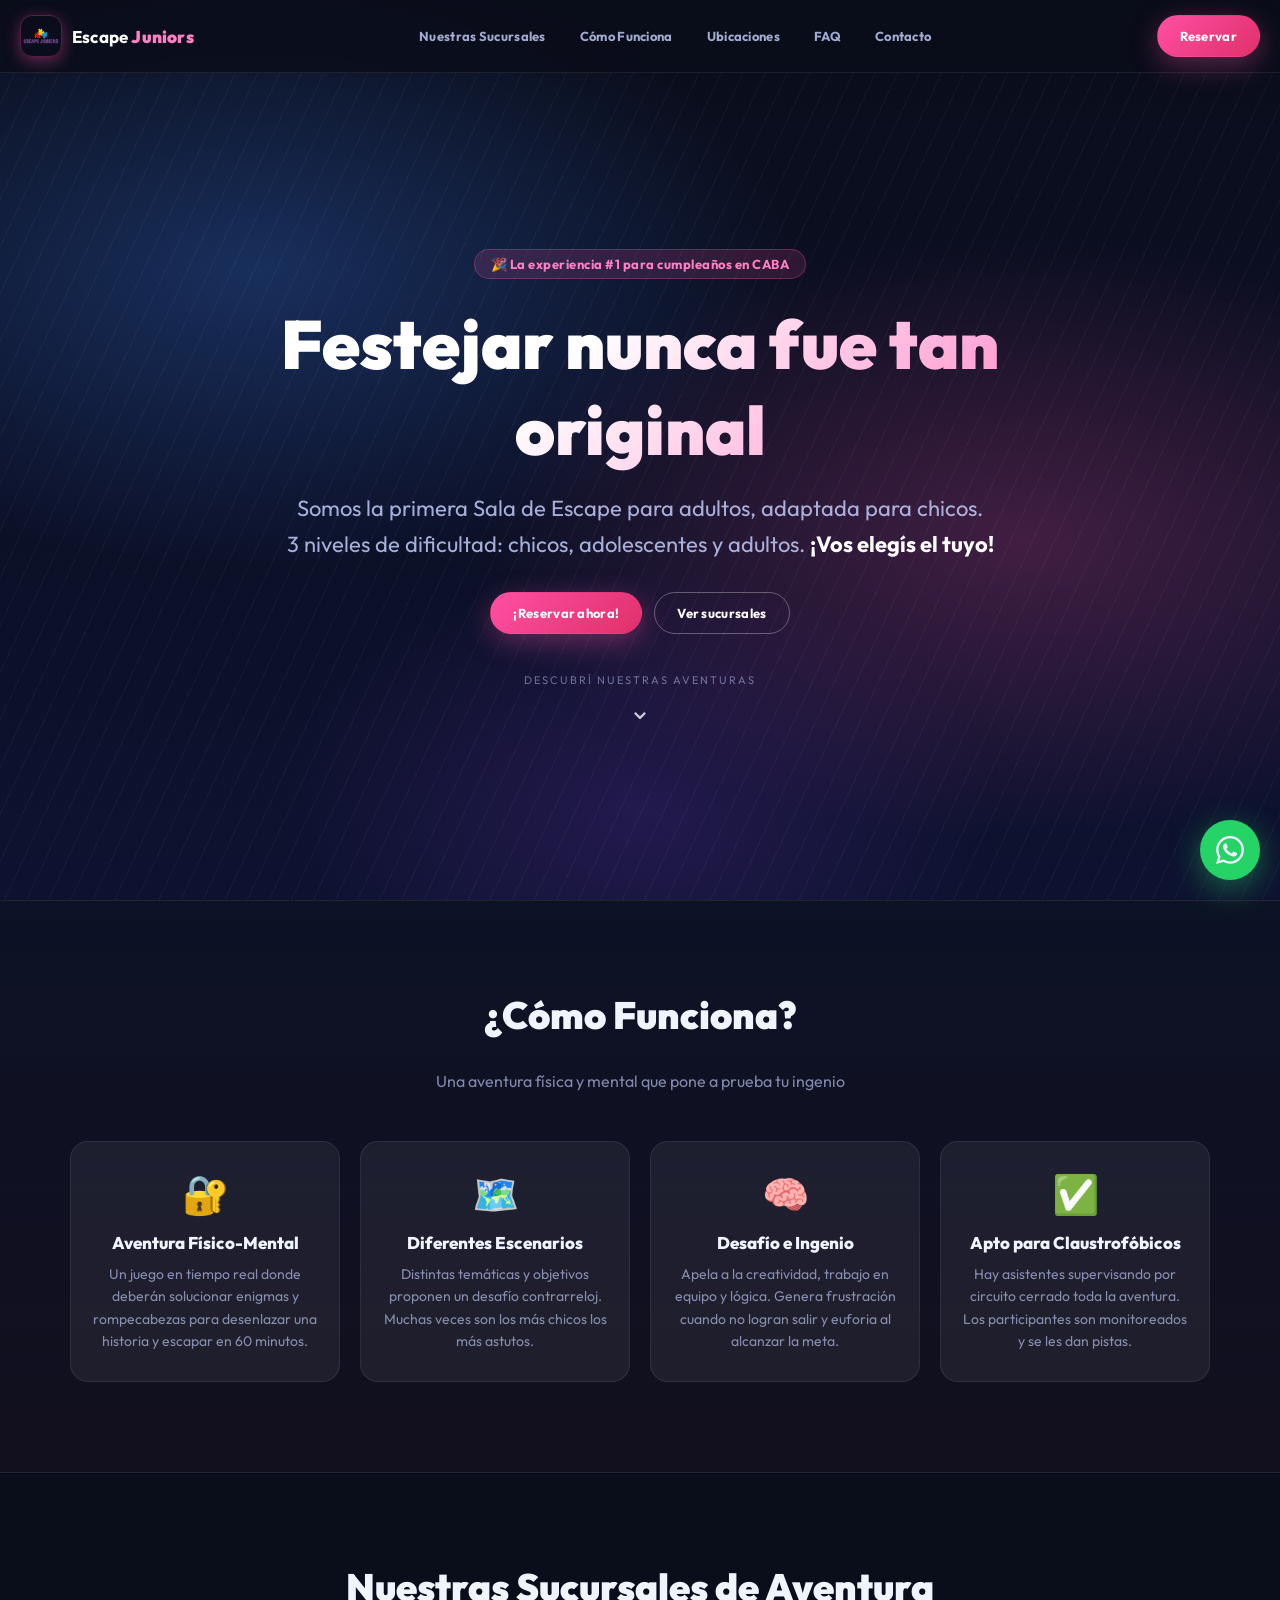
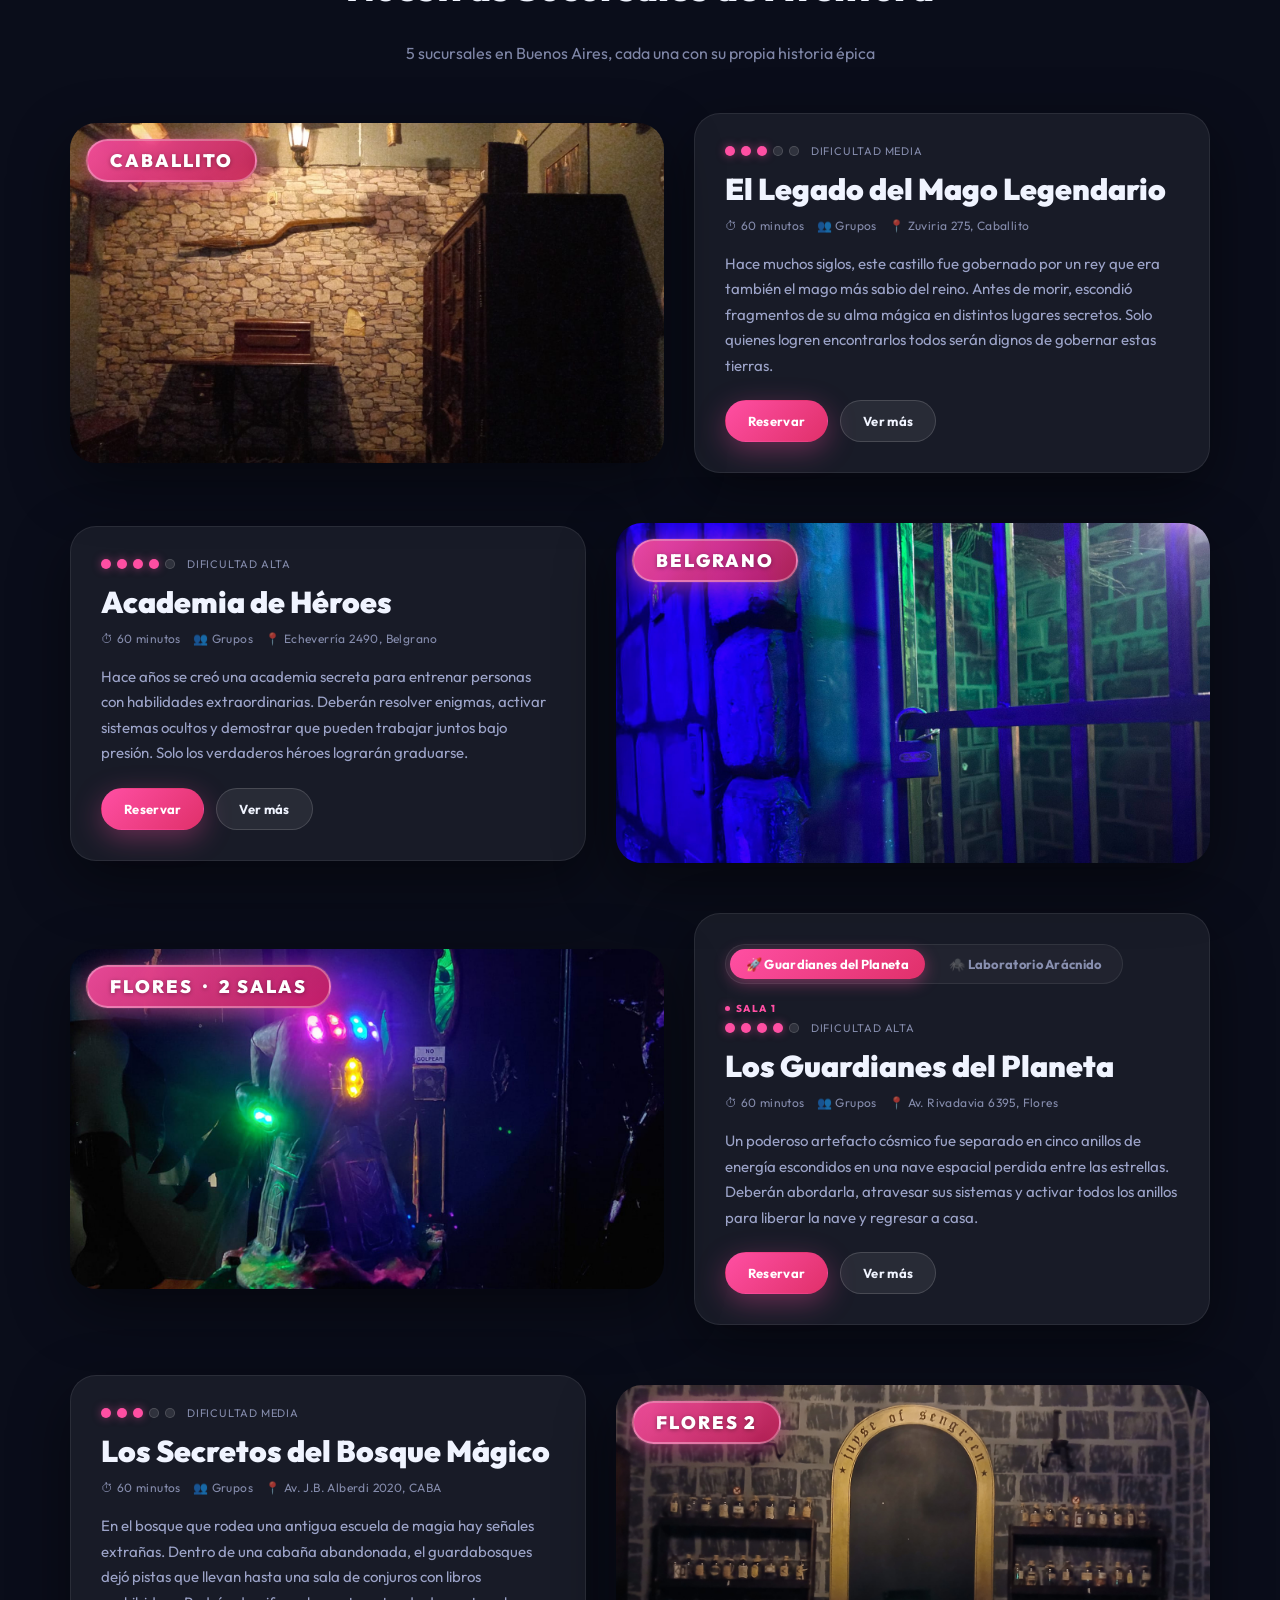
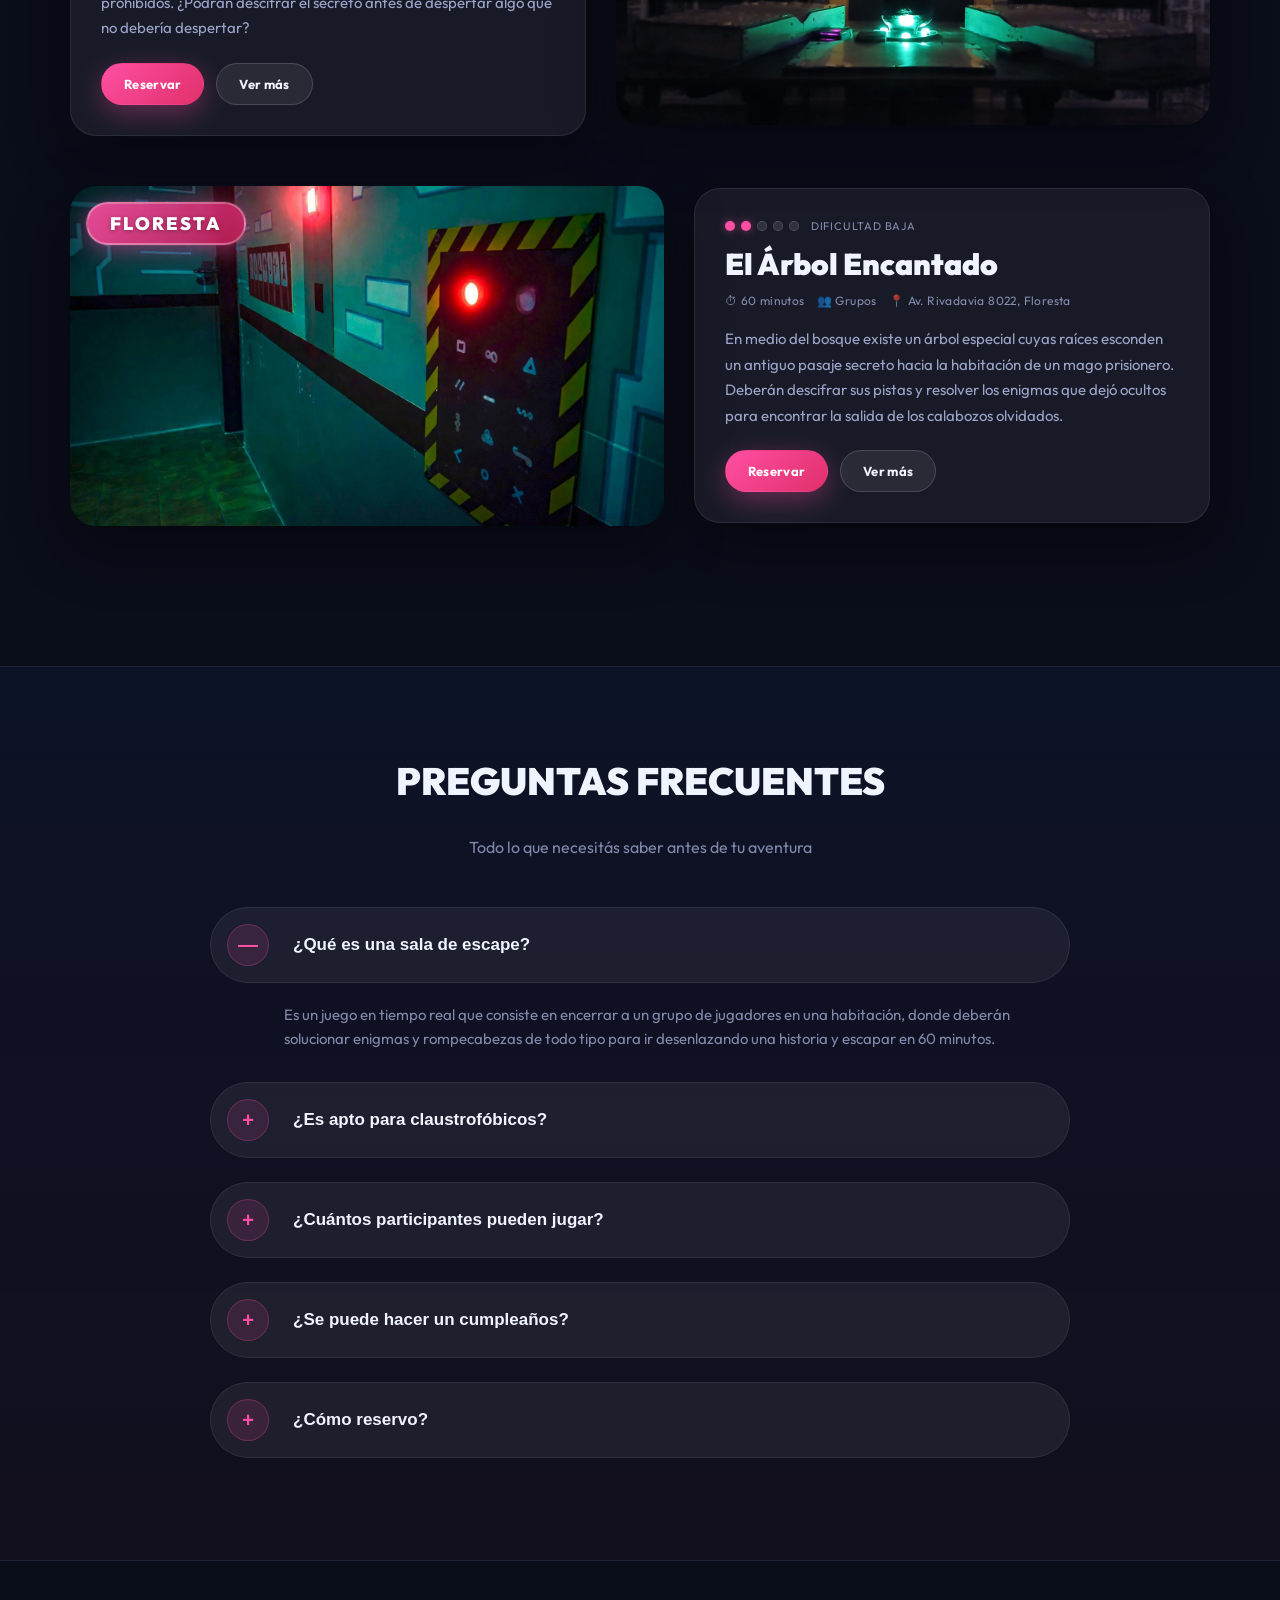
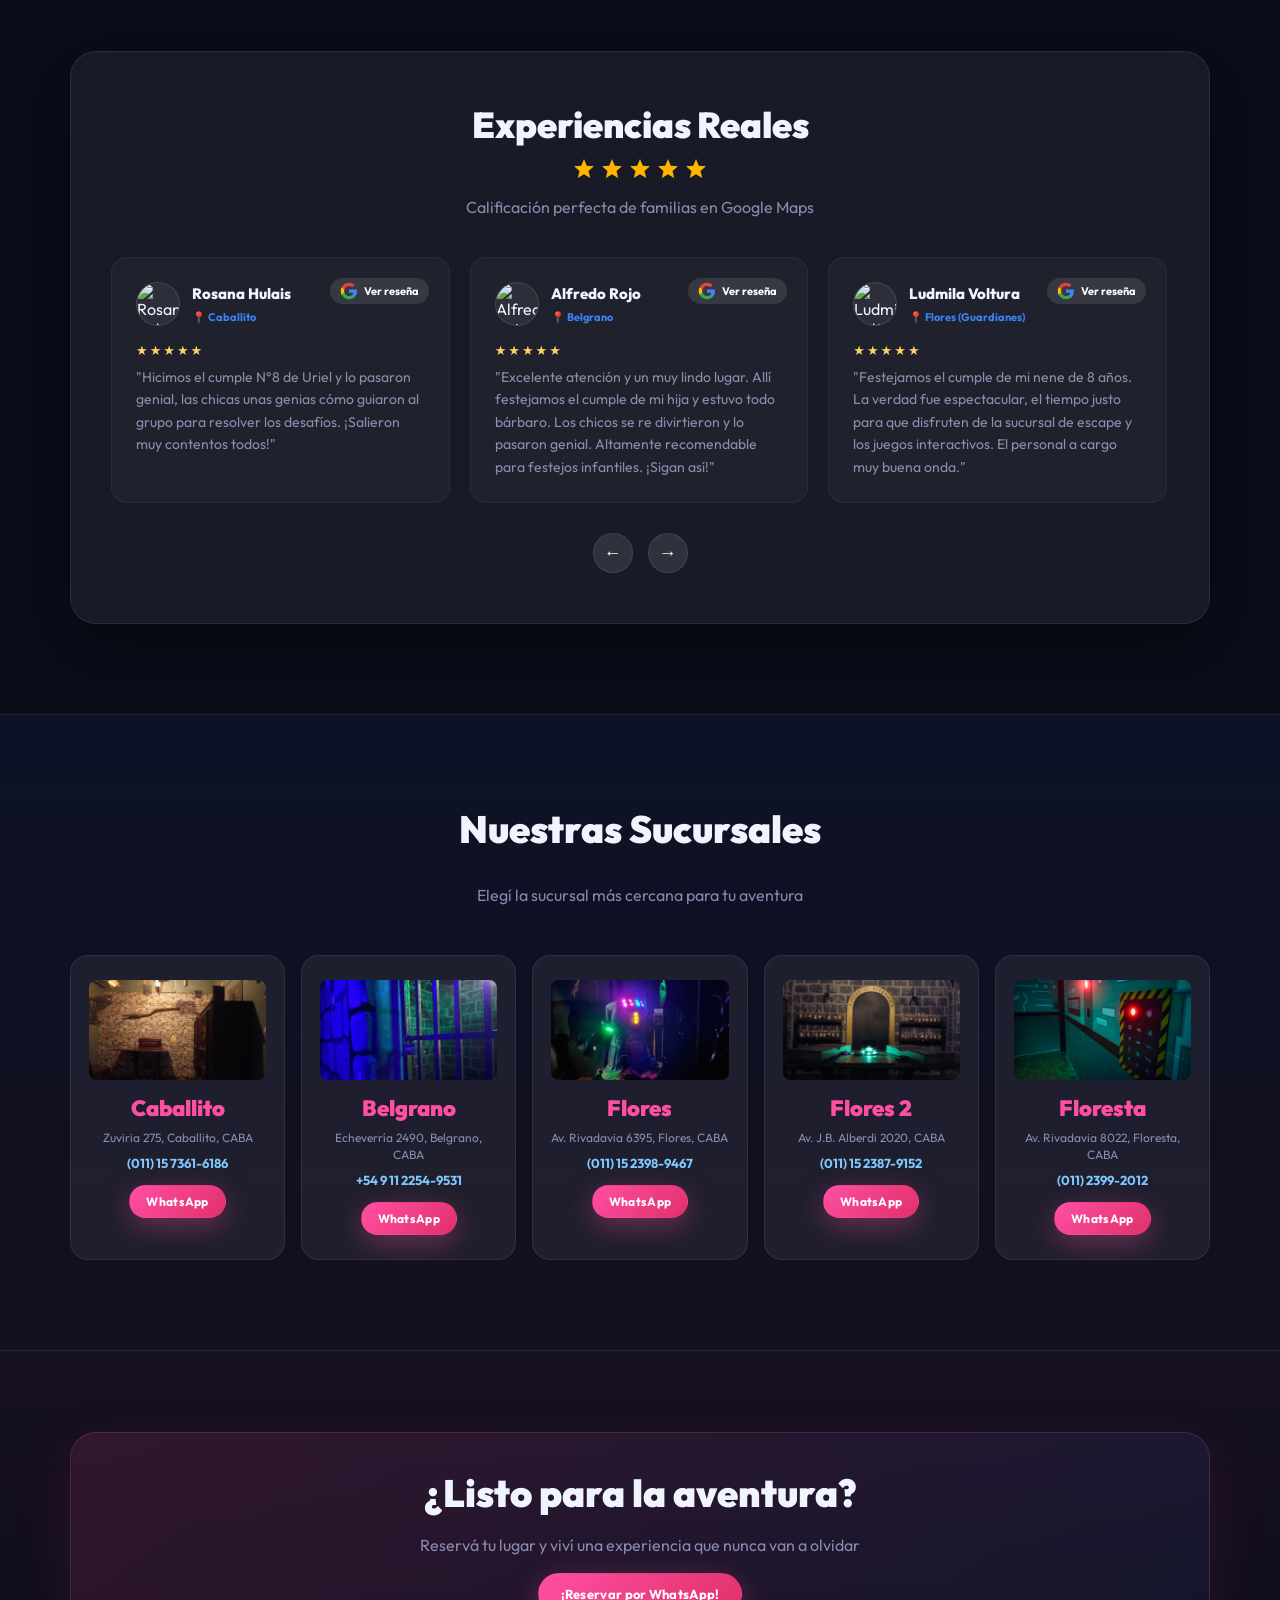
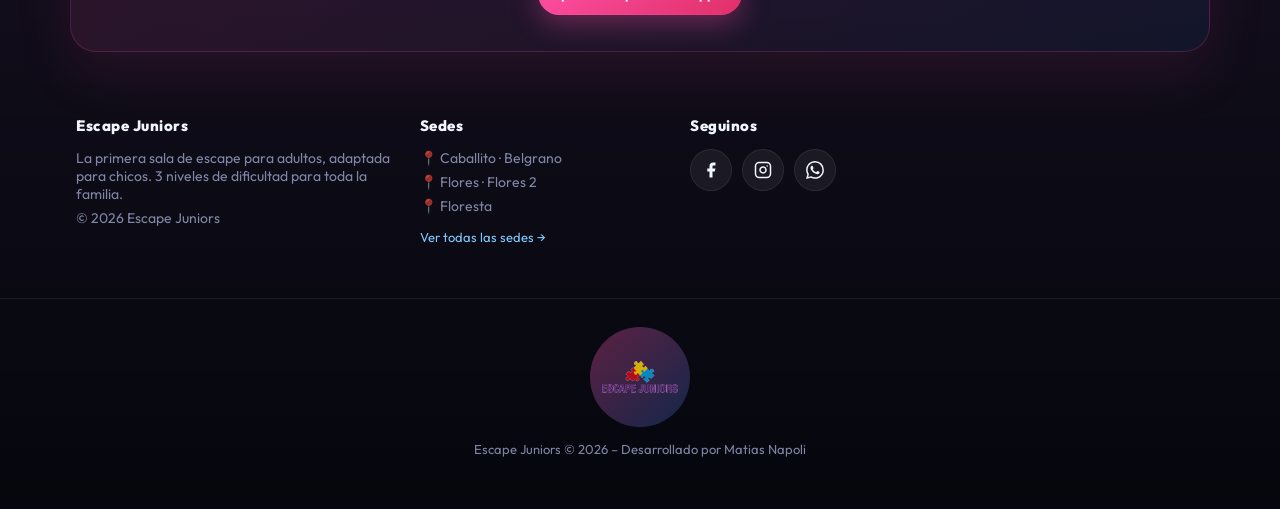
==== commit b9463d01: "faltan fotos nada mas" ====
--- a/index.html
+++ b/index.html
@@ -188,33 +188,71 @@
           </div>
         </article>
 
-        <!-- FLORES -->
+        <!-- FLORES (2 SALAS) -->
         <article id="flores" class="room reveal">
-          <div class="room-media">
-            <img src="img/Los Guardianes del Planeta.jpg" alt="Los Guardianes del Planeta" class="room-img" />
-            <div class="room-badge">Flores</div>
+          <div class="room-media" id="flores-room-media">
+            <img src="img/Los Guardianes del Planeta.jpg" alt="Los Guardianes del Planeta" class="room-img" id="flores-img" />
+            <div class="room-badge">Flores &nbsp;·&nbsp; 2 Salas</div>
           </div>
           <div class="room-card">
-            <div class="room-top">
-              <div class="difficulty" aria-label="Dificultad media-alta">
-                <span class="dot on"></span><span class="dot on"></span><span class="dot on"></span><span
-                  class="dot on"></span><span class="dot off"></span>
-                <span class="diff-label">Dificultad Alta</span>
-              </div>
-              <h3>Los Guardianes del Planeta</h3>
-              <div class="room-meta">
-                <span>⏱ 60 minutos</span>
-                <span>👥 Grupos</span>
-                <span>📍 Av. Rivadavia 6395, Flores</span>
-              </div>
-            </div>
-            <p class="room-text">Un poderoso artefacto cósmico fue separado en cinco anillos de energía escondidos en
-              una nave espacial perdida entre las estrellas. Deberán abordarla, atravesar sus sistemas y activar todos
-              los anillos para liberar la nave y regresar a casa.</p>
-            <div class="room-actions">
-              <a class="btn btn-primary" href="https://api.whatsapp.com/send?phone=5491123989467&text=Hola!"
-                target="_blank" rel="noopener">Reservar</a>
-              <a class="btn btn-secondary" href="flores.html">Ver más</a>
+            <!-- Tab switcher -->
+            <div class="room-tabs" role="tablist" aria-label="Salas de Flores">
+              <button class="room-tab-btn active" id="ftab-guardianes" role="tab" aria-selected="true"
+                onclick="switchFloresTab('guardianes')">🚀 Guardianes del Planeta</button>
+              <button class="room-tab-btn" id="ftab-laboratorio" role="tab" aria-selected="false"
+                onclick="switchFloresTab('laboratorio')">🕷️ Laboratorio Arácnido</button>
+            </div>
+
+            <!-- Panel Guardianes -->
+            <div class="room-tab-panel active" id="fpanel-guardianes" role="tabpanel">
+              <div class="room-top">
+                <div class="room-tab-label">Sala 1</div>
+                <div class="difficulty" aria-label="Dificultad alta">
+                  <span class="dot on"></span><span class="dot on"></span><span class="dot on"></span><span
+                    class="dot on"></span><span class="dot off"></span>
+                  <span class="diff-label">Dificultad Alta</span>
+                </div>
+                <h3>Los Guardianes del Planeta</h3>
+                <div class="room-meta">
+                  <span>⏱ 60 minutos</span>
+                  <span>👥 Grupos</span>
+                  <span>📍 Av. Rivadavia 6395, Flores</span>
+                </div>
+              </div>
+              <p class="room-text">Un poderoso artefacto cósmico fue separado en cinco anillos de energía escondidos en
+                una nave espacial perdida entre las estrellas. Deberán abordarla, atravesar sus sistemas y activar todos
+                los anillos para liberar la nave y regresar a casa.</p>
+              <div class="room-actions">
+                <a class="btn btn-primary" href="https://api.whatsapp.com/send?phone=5491123989467&text=Hola! Quiero reservar Los Guardianes del Planeta"
+                  target="_blank" rel="noopener">Reservar</a>
+                <a class="btn btn-secondary" href="flores.html">Ver más</a>
+              </div>
+            </div>
+
+            <!-- Panel Laboratorio -->
+            <div class="room-tab-panel" id="fpanel-laboratorio" role="tabpanel">
+              <div class="room-top">
+                <div class="room-tab-label">Sala 2</div>
+                <div class="difficulty" aria-label="Dificultad extrema">
+                  <span class="dot on"></span><span class="dot on"></span><span class="dot on"></span><span
+                    class="dot on"></span><span class="dot on"></span>
+                  <span class="diff-label">Dificultad Extrema</span>
+                </div>
+                <h3>El Laboratorio Arácnido</h3>
+                <div class="room-meta">
+                  <span>⏱ 60 minutos</span>
+                  <span>👥 Grupos</span>
+                  <span>📍 Av. Rivadavia 6395, Flores</span>
+                </div>
+              </div>
+              <p class="room-text">Un científico instaló en secreto un laboratorio de experimentos arácnidos… hasta que
+                algo salió muy mal. Los sistemas se sellaron y desapareció sin dejar rastro. Descubrí qué ocurrió
+                antes de que sus creaciones vuelvan a despertar.</p>
+              <div class="room-actions">
+                <a class="btn btn-primary" href="https://api.whatsapp.com/send?phone=5491123989467&text=Hola! Quiero reservar El Laboratorio Aracnido"
+                  target="_blank" rel="noopener">Reservar</a>
+                <a class="btn btn-secondary" href="flores.html#seccion-laboratorio">Ver más</a>
+              </div>
             </div>
           </div>
         </article>
--- a/styles.css
+++ b/styles.css
@@ -1,27 +1,34 @@
 @import url('https://fonts.googleapis.com/css2?family=Outfit:wght@400;600;700;800;900&display=swap');
 
-:root{
+:root {
   --bg: #0a0d1a;
-  --panel: rgba(255,255,255,.06);
-  --panel-2: rgba(255,255,255,.03);
+  --panel: rgba(255, 255, 255, .06);
+  --panel-2: rgba(255, 255, 255, .03);
   --text: #f0f4ff;
-  --muted: rgba(200,210,255,.62);
-  --line: rgba(255,255,255,.08);
+  --muted: rgba(200, 210, 255, .62);
+  --line: rgba(255, 255, 255, .08);
   --accent: #ff4fa3;
-  --accent-2: rgba(255,79,163,.18);
+  --accent-2: rgba(255, 79, 163, .18);
   --accent-blue: #3b82f6;
   --accent-yellow: #ffd166;
-  --shadow: 0 20px 60px rgba(0,0,0,.45);
+  --shadow: 0 20px 60px rgba(0, 0, 0, .45);
   --radius: 18px;
   --radius-lg: 26px;
   --container: 1140px;
 }
 
-*{ box-sizing: border-box; }
-html{ scroll-behavior: smooth; overflow-x: hidden; }
-body{
-  margin:0;
-  padding:0;
+* {
+  box-sizing: border-box;
+}
+
+html {
+  scroll-behavior: smooth;
+  overflow-x: hidden;
+}
+
+body {
+  margin: 0;
+  padding: 0;
   width: 100%;
   overflow-x: hidden;
   font-family: 'Outfit', system-ui, sans-serif;
@@ -29,23 +36,27 @@
   color: var(--text);
 }
 
-a{ color: inherit; text-decoration: none; }
-
-.container{
+a {
+  color: inherit;
+  text-decoration: none;
+}
+
+.container {
   width: min(var(--container), calc(100% - 40px));
   margin: 0 auto;
 }
 
 /* ── Header ── */
-.site-header{
+.site-header {
   position: fixed;
   inset: 0 0 auto 0;
   z-index: 50;
-  background: rgba(10,13,26,.82);
+  background: rgba(10, 13, 26, .82);
   backdrop-filter: blur(16px);
   border-bottom: 1px solid var(--line);
 }
-.header-inner{
+
+.header-inner {
   height: 72px;
   display: grid;
   grid-template-columns: auto 1fr auto;
@@ -53,286 +64,667 @@
   gap: 18px;
   padding: 0 20px;
 }
-.brand{ display:flex; align-items:center; gap:10px; }
-.brand-logo-wrap{
-  width:42px; height:42px; flex-shrink:0;
-  border-radius:12px;
-  overflow:hidden;
+
+.brand {
+  display: flex;
+  align-items: center;
+  gap: 10px;
+}
+
+.brand-logo-wrap {
+  width: 42px;
+  height: 42px;
+  flex-shrink: 0;
+  border-radius: 12px;
+  overflow: hidden;
+  box-shadow: 0 4px 16px rgba(255, 79, 163, .4);
+  border: 1px solid rgba(255, 79, 163, .3);
+}
+
+.brand-logo-img {
+  width: 100%;
+  height: 100%;
+  object-fit: cover;
+  display: block;
+}
+
+.brand-name {
+  font-size: 17px;
+  font-weight: 700;
+  letter-spacing: .2px;
+  color: #fff;
+}
+
+.brand-name strong {
+  color: #ff7ec4;
+  font-weight: 900;
+}
+
+/* Nav */
+.nav {
+  display: flex;
+  justify-content: center;
+  gap: 6px;
+  white-space: nowrap;
+}
+
+.nav a {
+  position: relative;
+  display: inline-flex;
+  align-items: center;
+  padding: 8px 14px;
+  font-weight: 700;
+  font-size: 13px;
+  letter-spacing: .3px;
+  color: rgba(200, 210, 255, .8);
+  border-radius: 999px;
+  transition: color .15s, background .15s;
+}
+
+.nav a:hover {
+  color: #fff;
+  background: rgba(255, 255, 255, .07);
+}
+
+.header-cta {
+  box-shadow: 0 8px 24px rgba(255, 79, 163, .3);
+}
+
+/* ── Buttons ── */
+.btn {
+  display: inline-flex;
+  align-items: center;
+  justify-content: center;
+  padding: 12px 22px;
+  border-radius: 999px;
+  font-weight: 700;
+  font-size: 13px;
+  letter-spacing: .3px;
+  border: 1px solid transparent;
+  transition: transform .15s, background .15s, box-shadow .15s;
+  cursor: pointer;
+}
+
+.btn:active {
+  transform: translateY(1px);
+}
+
+.btn-primary {
+  background: linear-gradient(135deg, #ff4fa3, #e0306a);
+  color: #fff;
+  box-shadow: 0 8px 28px rgba(255, 79, 163, .35);
+}
+
+.btn-primary:hover {
+  transform: translateY(-2px);
+  box-shadow: 0 14px 36px rgba(255, 79, 163, .5);
+}
+
+.btn-secondary {
+  background: rgba(255, 255, 255, .07);
+  border-color: rgba(255, 255, 255, .15);
+  color: var(--text);
+}
+
+.btn-secondary:hover {
+  background: rgba(255, 255, 255, .12);
+}
+
+.btn-outline {
+  background: transparent;
+  border-color: rgba(255, 255, 255, .3);
+  color: #fff;
+}
+
+.btn-outline:hover {
+  background: rgba(255, 255, 255, .1);
+}
+
+/* ── Hero ── */
+.hero {
+  min-height: 100vh;
+  padding-top: 72px;
+  position: relative;
+  overflow: hidden;
+}
+
+.hero-bg {
+  position: absolute;
+  inset: 0;
+  background:
+    radial-gradient(900px 500px at 20% 30%, rgba(59, 130, 246, .28), transparent 60%),
+    radial-gradient(900px 500px at 80% 60%, rgba(255, 79, 163, .22), transparent 60%),
+    radial-gradient(600px 400px at 50% 90%, rgba(160, 70, 255, .15), transparent 60%),
+    linear-gradient(to bottom, #0a0d1a, #0d1230);
+}
+
+.hero-bg::before {
+  content: "";
+  position: absolute;
+  inset: -40%;
+  background: repeating-linear-gradient(115deg,
+      rgba(255, 255, 255, .04) 0px, rgba(255, 255, 255, .04) 1px,
+      transparent 1px, transparent 20px);
+  animation: drift 18s linear infinite;
+}
+
+@keyframes drift {
+  0% {
+    transform: translate3d(-5%, -5%, 0) rotate(0deg);
+  }
+
+  100% {
+    transform: translate3d(5%, 5%, 0) rotate(6deg);
+  }
+}
+
+.hero-inner {
+  position: relative;
+  min-height: calc(100vh - 72px);
+  display: flex;
+  align-items: center;
+  justify-content: center;
+  text-align: center;
+}
+
+.hero-copy {
+  max-width: 820px;
+  padding: 40px 0;
+}
+
+.hero-badge {
+  display: inline-block;
+  background: rgba(255, 79, 163, .15);
+  border: 1px solid rgba(255, 79, 163, .3);
+  color: #ff7ec4;
+  font-size: 13px;
+  font-weight: 700;
+  letter-spacing: .5px;
+  padding: 6px 16px;
+  border-radius: 999px;
+  margin-bottom: 22px;
+}
+
+.hero h1 {
+  font-size: clamp(36px, 5.5vw, 68px);
+  font-weight: 900;
+  margin: 0 0 18px;
+  background: linear-gradient(135deg, #fff 40%, #ff7ec4);
+  -webkit-background-clip: text;
+  -webkit-text-fill-color: transparent;
+  background-clip: text;
+}
+
+.hero p {
+  margin: 0 0 30px;
+  font-size: clamp(16px, 2.2vw, 22px);
+  color: rgba(200, 210, 255, .82);
+  line-height: 1.6;
+}
+
+.hero p strong {
+  color: #fff;
+  -webkit-text-fill-color: #fff;
+}
+
+.hero-cta {
+  display: flex;
+  justify-content: center;
+  gap: 12px;
+  margin-bottom: 34px;
+  flex-wrap: wrap;
+}
+
+.hero-down {
+  display: inline-flex;
+  flex-direction: column;
+  align-items: center;
+  gap: 8px;
+  opacity: .8;
+}
+
+.hero-down-label {
+  font-size: 11px;
+  letter-spacing: 2px;
+  color: rgba(200, 210, 255, .6);
+}
+
+.hero-down-icon {
+  font-size: 28px;
+  line-height: 1;
+  animation: bounce 2s ease-in-out infinite;
+}
+
+@keyframes bounce {
+
+  0%,
+  100% {
+    transform: translateY(0);
+  }
+
+  50% {
+    transform: translateY(8px);
+  }
+}
+
+/* ── Sections ── */
+.section {
+  padding: 90px 0;
+}
+
+.section-soft {
+  background: linear-gradient(to bottom, rgba(59, 130, 246, .05), rgba(255, 79, 163, .03));
+  border-top: 1px solid var(--line);
+  border-bottom: 1px solid var(--line);
+}
+
+.section-head {
+  display: flex;
+  align-items: flex-end;
+  justify-content: space-between;
+  gap: 22px;
+  margin-bottom: 50px;
+}
+
+.section-head.center {
+  text-align: center;
+  justify-content: center;
+  flex-direction: column;
+  align-items: center;
+}
+
+.section-head h2 {
+  margin: 0;
+  font-size: clamp(24px, 3vw, 38px);
+  font-weight: 900;
+}
+
+.section-head p {
+  margin: 10px 0 0;
+  color: var(--muted);
+  font-size: 16px;
+}
+
+/* ── Features Grid ── */
+.features-grid {
+  display: grid;
+  grid-template-columns: repeat(4, 1fr);
+  gap: 20px;
+}
+
+.feature-card {
+  background: var(--panel);
+  border: 1px solid var(--line);
+  border-radius: var(--radius);
+  padding: 28px 22px;
+  text-align: center;
+  transition: transform .2s, box-shadow .2s;
+}
+
+.feature-card:hover {
+  transform: translateY(-4px);
+  box-shadow: 0 20px 50px rgba(0, 0, 0, .4);
+}
+
+.feature-icon {
+  font-size: 38px;
+  margin-bottom: 14px;
+}
+
+.feature-card h3 {
+  margin: 0 0 10px;
+  font-size: 17px;
+  font-weight: 800;
+}
+
+.feature-card p {
+  margin: 0;
+  font-size: 14px;
+  color: var(--muted);
+  line-height: 1.6;
+}
+
+/* ── Room Cards ── */
+.room {
+  display: grid;
+  grid-template-columns: 1.15fr 1fr;
+  gap: 30px;
+  align-items: center;
+  margin: 0 0 50px;
+}
+
+.room-reverse {
+  grid-template-columns: 1fr 1.15fr;
+}
+
+.room-reverse .room-media {
+  order: 2;
+}
+
+.room-reverse .room-card {
+  order: 1;
+}
+
+.room-media {
+  border-radius: var(--radius-lg);
+  overflow: hidden;
+  box-shadow: var(--shadow);
+  min-height: 340px;
+  position: relative;
+}
+
+.room-img {
+  width: 100%;
+  height: 100%;
+  min-height: 340px;
+  object-fit: cover;
+  display: block;
+}
+
+.media-placeholder {
+  height: 100%;
+  min-height: 340px;
+  display: flex;
+  flex-direction: column;
+  align-items: center;
+  justify-content: center;
+  position: relative;
+}
+
+.theme-magic {
+  background:
+    radial-gradient(700px 350px at 30% 30%, rgba(160, 70, 255, .55), transparent 60%),
+    radial-gradient(500px 300px at 70% 70%, rgba(255, 79, 163, .3), transparent 60%),
+    linear-gradient(180deg, #1a0a2e, #0d0818);
+}
+
+.theme-hero {
+  background:
+    radial-gradient(700px 350px at 60% 30%, rgba(59, 130, 246, .55), transparent 60%),
+    radial-gradient(500px 300px at 30% 70%, rgba(255, 209, 102, .25), transparent 60%),
+    linear-gradient(180deg, #0a1830, #040c1a);
+}
+
+.theme-space {
+  background:
+    radial-gradient(700px 350px at 50% 30%, rgba(59, 130, 246, .45), transparent 60%),
+    radial-gradient(400px 300px at 80% 70%, rgba(20, 200, 255, .25), transparent 60%),
+    linear-gradient(180deg, #050d28, #010510);
+}
+
+.theme-forest {
+  background:
+    radial-gradient(700px 350px at 30% 40%, rgba(34, 197, 94, .35), transparent 60%),
+    radial-gradient(500px 300px at 70% 60%, rgba(160, 70, 255, .2), transparent 60%),
+    linear-gradient(180deg, #061a10, #030d08);
+}
+
+.theme-tree {
+  background:
+    radial-gradient(700px 350px at 50% 30%, rgba(34, 197, 94, .3), transparent 60%),
+    radial-gradient(500px 300px at 30% 70%, rgba(255, 209, 102, .2), transparent 60%),
+    linear-gradient(180deg, #0a1a08, #050e03);
+}
+
+.room-badge {
+  position: absolute;
+  top: 16px;
+  left: 16px;
+  background: linear-gradient(135deg, rgba(255,79,163,.9), rgba(200,30,90,.85));
+  border: 2px solid rgba(255, 255, 255, .3);
+  color: #fff;
+  font-size: 18px;
+  font-weight: 900;
+  letter-spacing: 2px;
+  text-transform: uppercase;
+  padding: 8px 22px;
+  border-radius: 999px;
+  box-shadow: 0 4px 24px rgba(255,79,163,.55), 0 0 0 1px rgba(255,255,255,.08);
+  text-shadow: 0 1px 4px rgba(0,0,0,.35);
+  backdrop-filter: blur(6px);
+}
+
+/* ── Room inline tab switcher (Flores 2 salas) ── */
+.room-tabs {
+  display: flex;
+  gap: 8px;
+  margin-bottom: 18px;
+  background: rgba(255,255,255,.04);
+  border: 1px solid var(--line);
+  border-radius: 999px;
+  padding: 4px;
+  width: fit-content;
+}
+.room-tab-btn {
+  background: transparent;
+  border: none;
+  color: var(--muted);
+  font-size: 13px;
+  font-weight: 700;
+  font-family: inherit;
+  padding: 7px 16px;
+  border-radius: 999px;
+  cursor: pointer;
+  transition: background .2s, color .2s;
+  letter-spacing: .3px;
+  white-space: nowrap;
+}
+.room-tab-btn.active {
+  background: linear-gradient(135deg, #ff4fa3, #e0306a);
+  color: #fff;
   box-shadow: 0 4px 16px rgba(255,79,163,.4);
-  border:1px solid rgba(255,79,163,.3);
-}
-.brand-logo-img{
-  width:100%; height:100%; object-fit:cover; display:block;
-}
-.brand-name{
-  font-size:17px; font-weight:700; letter-spacing:.2px;
-  color:#fff;
-}
-.brand-name strong{ color:#ff7ec4; font-weight:900; }
-
-/* Nav */
-.nav{ display:flex; justify-content:center; gap:6px; white-space:nowrap; }
-.nav a{
-  position:relative; display:inline-flex; align-items:center;
-  padding: 8px 14px; font-weight:700; font-size:13px;
-  letter-spacing:.3px; color:rgba(200,210,255,.8);
-  border-radius:999px;
-  transition: color .15s, background .15s;
-}
-.nav a:hover{ color:#fff; background:rgba(255,255,255,.07); }
-
-.header-cta{ box-shadow: 0 8px 24px rgba(255,79,163,.3); }
-
-/* ── Buttons ── */
-.btn{
-  display:inline-flex; align-items:center; justify-content:center;
-  padding: 12px 22px; border-radius:999px;
-  font-weight:700; font-size:13px; letter-spacing:.3px;
-  border:1px solid transparent;
-  transition: transform .15s, background .15s, box-shadow .15s;
-  cursor:pointer;
-}
-.btn:active{ transform:translateY(1px); }
-.btn-primary{
-  background: linear-gradient(135deg,#ff4fa3,#e0306a);
-  color:#fff;
-  box-shadow: 0 8px 28px rgba(255,79,163,.35);
-}
-.btn-primary:hover{ transform:translateY(-2px); box-shadow:0 14px 36px rgba(255,79,163,.5); }
-.btn-secondary{
-  background: rgba(255,255,255,.07);
-  border-color: rgba(255,255,255,.15);
+}
+.room-tab-btn:hover:not(.active) {
+  background: rgba(255,255,255,.08);
+  color: #fff;
+}
+.room-tab-panel {
+  display: none;
+}
+.room-tab-panel.active {
+  display: block;
+}
+.room-tab-label {
+  font-size: 10px;
+  font-weight: 800;
+  letter-spacing: 1.5px;
+  text-transform: uppercase;
+  color: var(--accent);
+  margin-bottom: 6px;
+  display: flex;
+  align-items: center;
+  gap: 6px;
+}
+.room-tab-label::before {
+  content: '';
+  display: inline-block;
+  width: 5px; height: 5px;
+  border-radius: 50%;
+  background: var(--accent);
+  box-shadow: 0 0 8px rgba(255,79,163,.7);
+}
+
+.room-emoji {
+  font-size: 72px;
+  filter: drop-shadow(0 0 30px rgba(255, 255, 255, .3));
+}
+
+.room-card {
+  background: var(--panel);
+  border: 1px solid var(--line);
+  border-radius: var(--radius-lg);
+  padding: 30px;
+  box-shadow: var(--shadow);
+}
+
+.room-top h3 {
+  margin: 12px 0 10px;
+  font-size: clamp(22px, 2.5vw, 30px);
+  font-weight: 900;
+}
+
+.difficulty {
+  display: flex;
+  gap: 6px;
+  align-items: center;
+  margin-bottom: 4px;
+}
+
+.dot {
+  width: 10px;
+  height: 10px;
+  border-radius: 999px;
+}
+
+.dot.on {
+  background: var(--accent);
+  box-shadow: 0 0 8px rgba(255, 79, 163, .5);
+}
+
+.dot.off {
+  background: rgba(255, 255, 255, .1);
+  border: 1px solid rgba(255, 255, 255, .15);
+}
+
+.diff-label {
+  font-size: 11px;
+  letter-spacing: .8px;
+  text-transform: uppercase;
+  color: var(--muted);
+  margin-left: 6px;
+}
+
+.room-meta {
+  display: flex;
+  flex-wrap: wrap;
+  gap: 12px;
+  color: var(--muted);
+  font-size: 12px;
+  letter-spacing: .4px;
+  margin-top: 4px;
+}
+
+.room-text {
+  color: rgba(200, 210, 255, .75);
+  margin: 18px 0 22px;
+  line-height: 1.7;
+  font-size: 15px;
+}
+
+.room-actions {
+  display: flex;
+  gap: 12px;
+  flex-wrap: wrap;
+}
+
+/* ── Accordion ── */
+.accordion {
+  max-width: 860px;
+  margin: 0 auto;
+}
+
+.acc-item {
+  width: 100%;
+  display: grid;
+  grid-template-columns: 52px 1fr;
+  gap: 14px;
+  align-items: center;
+  padding: 16px;
+  margin: 12px 0;
+  background: var(--panel);
+  border: 1px solid var(--line);
+  border-radius: 999px;
   color: var(--text);
-}
-.btn-secondary:hover{ background:rgba(255,255,255,.12); }
-.btn-outline{
-  background:transparent;
-  border-color:rgba(255,255,255,.3);
-  color:#fff;
-}
-.btn-outline:hover{ background:rgba(255,255,255,.1); }
-
-/* ── Hero ── */
-.hero{
-  min-height:100vh; padding-top:72px;
-  position:relative; overflow:hidden;
-}
-.hero-bg{
-  position:absolute; inset:0;
-  background:
-    radial-gradient(900px 500px at 20% 30%, rgba(59,130,246,.28), transparent 60%),
-    radial-gradient(900px 500px at 80% 60%, rgba(255,79,163,.22), transparent 60%),
-    radial-gradient(600px 400px at 50% 90%, rgba(160,70,255,.15), transparent 60%),
-    linear-gradient(to bottom, #0a0d1a, #0d1230);
-}
-.hero-bg::before{
-  content:""; position:absolute; inset:-40%;
-  background: repeating-linear-gradient(115deg,
-    rgba(255,255,255,.04) 0px,rgba(255,255,255,.04) 1px,
-    transparent 1px,transparent 20px);
-  animation: drift 18s linear infinite;
-}
-@keyframes drift{
-  0%{ transform:translate3d(-5%,-5%,0) rotate(0deg); }
-  100%{ transform:translate3d(5%,5%,0) rotate(6deg); }
-}
-.hero-inner{
-  position:relative; min-height:calc(100vh - 72px);
-  display:flex; align-items:center; justify-content:center; text-align:center;
-}
-.hero-copy{ max-width:820px; padding:40px 0; }
-
-.hero-badge{
-  display:inline-block;
-  background: rgba(255,79,163,.15);
-  border: 1px solid rgba(255,79,163,.3);
-  color: #ff7ec4;
-  font-size:13px; font-weight:700; letter-spacing:.5px;
-  padding: 6px 16px; border-radius:999px;
-  margin-bottom:22px;
-}
-.hero h1{
-  font-size: clamp(36px,5.5vw,68px);
-  font-weight:900; margin:0 0 18px;
-  background: linear-gradient(135deg,#fff 40%,#ff7ec4);
-  -webkit-background-clip:text; -webkit-text-fill-color:transparent;
-  background-clip:text;
-}
-.hero p{
-  margin:0 0 30px;
-  font-size:clamp(16px,2.2vw,22px);
-  color:rgba(200,210,255,.82);
-  line-height:1.6;
-}
-.hero p strong{ color:#fff; -webkit-text-fill-color:#fff; }
-.hero-cta{ display:flex; justify-content:center; gap:12px; margin-bottom:34px; flex-wrap:wrap; }
-.hero-down{ display:inline-flex; flex-direction:column; align-items:center; gap:8px; opacity:.8; }
-.hero-down-label{ font-size:11px; letter-spacing:2px; color:rgba(200,210,255,.6); }
-.hero-down-icon{
-  font-size:28px; line-height:1;
-  animation: bounce 2s ease-in-out infinite;
-}
-@keyframes bounce{
-  0%,100%{ transform:translateY(0); }
-  50%{ transform:translateY(8px); }
-}
-
-/* ── Sections ── */
-.section{ padding:90px 0; }
-.section-soft{
-  background: linear-gradient(to bottom,rgba(59,130,246,.05),rgba(255,79,163,.03));
-  border-top:1px solid var(--line);
-  border-bottom:1px solid var(--line);
-}
-.section-head{ display:flex; align-items:flex-end; justify-content:space-between; gap:22px; margin-bottom:50px; }
-.section-head.center{ text-align:center; justify-content:center; flex-direction:column; align-items:center; }
-.section-head h2{ margin:0; font-size:clamp(24px,3vw,38px); font-weight:900; }
-.section-head p{ margin:10px 0 0; color:var(--muted); font-size:16px; }
-
-/* ── Features Grid ── */
-.features-grid{
-  display:grid;
-  grid-template-columns:repeat(4,1fr);
-  gap:20px;
-}
-.feature-card{
-  background:var(--panel);
-  border:1px solid var(--line);
-  border-radius:var(--radius);
-  padding:28px 22px;
-  text-align:center;
-  transition:transform .2s,box-shadow .2s;
-}
-.feature-card:hover{ transform:translateY(-4px); box-shadow:0 20px 50px rgba(0,0,0,.4); }
-.feature-icon{ font-size:38px; margin-bottom:14px; }
-.feature-card h3{ margin:0 0 10px; font-size:17px; font-weight:800; }
-.feature-card p{ margin:0; font-size:14px; color:var(--muted); line-height:1.6; }
-
-/* ── Room Cards ── */
-.room{
-  display:grid;
-  grid-template-columns:1.15fr 1fr;
-  gap:30px; align-items:center;
-  margin:0 0 50px;
-}
-.room-reverse{ grid-template-columns:1fr 1.15fr; }
-.room-reverse .room-media{ order:2; }
-.room-reverse .room-card{ order:1; }
-
-.room-media{
-  border-radius:var(--radius-lg); overflow:hidden;
-  box-shadow:var(--shadow); min-height:340px;
-  position:relative;
-}
-.room-img{
-  width:100%; height:100%; min-height:340px;
-  object-fit:cover; display:block;
-}
-.media-placeholder{
-  height:100%; min-height:340px;
-  display:flex; flex-direction:column;
-  align-items:center; justify-content:center;
-  position:relative;
-}
-.theme-magic{
-  background:
-    radial-gradient(700px 350px at 30% 30%,rgba(160,70,255,.55),transparent 60%),
-    radial-gradient(500px 300px at 70% 70%,rgba(255,79,163,.3),transparent 60%),
-    linear-gradient(180deg,#1a0a2e,#0d0818);
-}
-.theme-hero{
-  background:
-    radial-gradient(700px 350px at 60% 30%,rgba(59,130,246,.55),transparent 60%),
-    radial-gradient(500px 300px at 30% 70%,rgba(255,209,102,.25),transparent 60%),
-    linear-gradient(180deg,#0a1830,#040c1a);
-}
-.theme-space{
-  background:
-    radial-gradient(700px 350px at 50% 30%,rgba(59,130,246,.45),transparent 60%),
-    radial-gradient(400px 300px at 80% 70%,rgba(20,200,255,.25),transparent 60%),
-    linear-gradient(180deg,#050d28,#010510);
-}
-.theme-forest{
-  background:
-    radial-gradient(700px 350px at 30% 40%,rgba(34,197,94,.35),transparent 60%),
-    radial-gradient(500px 300px at 70% 60%,rgba(160,70,255,.2),transparent 60%),
-    linear-gradient(180deg,#061a10,#030d08);
-}
-.theme-tree{
-  background:
-    radial-gradient(700px 350px at 50% 30%,rgba(34,197,94,.3),transparent 60%),
-    radial-gradient(500px 300px at 30% 70%,rgba(255,209,102,.2),transparent 60%),
-    linear-gradient(180deg,#0a1a08,#050e03);
-}
-.room-badge{
-  position:absolute; top:18px; left:18px;
-  background:rgba(0,0,0,.45); border:1px solid rgba(255,255,255,.15);
-  color:rgba(255,255,255,.9); font-size:11px; font-weight:800;
-  letter-spacing:1.5px; text-transform:uppercase;
-  padding:5px 12px; border-radius:999px;
-}
-.room-emoji{ font-size:72px; filter:drop-shadow(0 0 30px rgba(255,255,255,.3)); }
-
-.room-card{
-  background:var(--panel);
-  border:1px solid var(--line);
-  border-radius:var(--radius-lg);
-  padding:30px;
-  box-shadow:var(--shadow);
-}
-.room-top h3{ margin:12px 0 10px; font-size:clamp(22px,2.5vw,30px); font-weight:900; }
-.difficulty{ display:flex; gap:6px; align-items:center; margin-bottom:4px; }
-.dot{ width:10px; height:10px; border-radius:999px; }
-.dot.on{ background:var(--accent); box-shadow:0 0 8px rgba(255,79,163,.5); }
-.dot.off{ background:rgba(255,255,255,.1); border:1px solid rgba(255,255,255,.15); }
-.diff-label{ font-size:11px; letter-spacing:.8px; text-transform:uppercase; color:var(--muted); margin-left:6px; }
-
-.room-meta{ display:flex; flex-wrap:wrap; gap:12px; color:var(--muted); font-size:12px; letter-spacing:.4px; margin-top:4px; }
-.room-text{ color:rgba(200,210,255,.75); margin:18px 0 22px; line-height:1.7; font-size:15px; }
-.room-actions{ display:flex; gap:12px; flex-wrap:wrap; }
-
-/* ── Accordion ── */
-.accordion{ max-width:860px; margin:0 auto; }
-.acc-item{
-  width:100%; display:grid;
-  grid-template-columns:52px 1fr;
-  gap:14px; align-items:center;
-  padding:16px; margin:12px 0;
-  background:var(--panel);
-  border:1px solid var(--line);
-  border-radius:999px;
-  color:var(--text); cursor:pointer;
-  transition:background .15s;
-}
-.acc-item:hover{ background:rgba(255,255,255,.08); }
-.acc-icon{
-  width:42px; height:42px; border-radius:999px;
-  display:flex; align-items:center; justify-content:center;
-  background:rgba(255,79,163,.12);
-  border:1px solid rgba(255,79,163,.25);
-  font-size:20px; font-weight:900; color:var(--accent);
-}
-.acc-title{ text-align:left; font-size:17px; font-weight:800; }
-.acc-panel{ max-height:0; overflow:hidden; transition:max-height .3s ease; }
-.acc-panel.open{ max-height:240px; }
-.acc-panel p{ margin:8px 16px 18px 74px; color:var(--muted); line-height:1.65; font-size:15px; }
+  cursor: pointer;
+  transition: background .15s;
+}
+
+.acc-item:hover {
+  background: rgba(255, 255, 255, .08);
+}
+
+.acc-icon {
+  width: 42px;
+  height: 42px;
+  border-radius: 999px;
+  display: flex;
+  align-items: center;
+  justify-content: center;
+  background: rgba(255, 79, 163, .12);
+  border: 1px solid rgba(255, 79, 163, .25);
+  font-size: 20px;
+  font-weight: 900;
+  color: var(--accent);
+}
+
+.acc-title {
+  text-align: left;
+  font-size: 17px;
+  font-weight: 800;
+}
+
+.acc-panel {
+  max-height: 0;
+  overflow: hidden;
+  transition: max-height .3s ease;
+}
+
+.acc-panel.open {
+  max-height: 240px;
+}
+
+.acc-panel p {
+  margin: 8px 16px 18px 74px;
+  color: var(--muted);
+  line-height: 1.65;
+  font-size: 15px;
+}
 
 /* ── Reviews Slider ── */
-.reviews{
-  background:var(--panel);
-  border:1px solid var(--line);
-  border-radius:var(--radius-lg);
-  box-shadow:var(--shadow);
-  padding:40px 20px;
-}
+.reviews {
+  background: var(--panel);
+  border: 1px solid var(--line);
+  border-radius: var(--radius-lg);
+  box-shadow: var(--shadow);
+  padding: 40px 20px;
+}
+
 @media(min-width: 768px) {
-  .reviews { padding:50px 40px; }
-}
-.reviews-head{ text-align:center; margin-bottom:40px; }
-.reviews-head h2{ margin:0 0 10px; font-size:clamp(24px,3vw,36px); font-weight:900; }
-.stars{ font-size:20px; letter-spacing:3px; color:#ffd166; display:flex; justify-content:center; gap:4px; }
-.stars.small{ font-size:13px; letter-spacing:2px; margin-bottom:8px; justify-content:flex-start; }
-.muted{ color:var(--muted); }
+  .reviews {
+    padding: 50px 40px;
+  }
+}
+
+.reviews-head {
+  text-align: center;
+  margin-bottom: 40px;
+}
+
+.reviews-head h2 {
+  margin: 0 0 10px;
+  font-size: clamp(24px, 3vw, 36px);
+  font-weight: 900;
+}
+
+.stars {
+  font-size: 20px;
+  letter-spacing: 3px;
+  color: #ffd166;
+  display: flex;
+  justify-content: center;
+  gap: 4px;
+}
+
+.stars.small {
+  font-size: 13px;
+  letter-spacing: 2px;
+  margin-bottom: 8px;
+  justify-content: flex-start;
+}
+
+.muted {
+  color: var(--muted);
+}
 
 .reviews-slider {
   display: flex;
@@ -340,50 +732,63 @@
   overflow-x: auto;
   scroll-snap-type: x mandatory;
   padding-bottom: 20px;
-  scrollbar-width: none; /* Firefox */
-}
-.reviews-slider::-webkit-scrollbar { display: none; /* Chrome */ }
+  scrollbar-width: none;
+  /* Firefox */
+}
+
+.reviews-slider::-webkit-scrollbar {
+  display: none;
+  /* Chrome */
+}
 
 .review-card.interactive {
   flex: 0 0 100%;
   max-width: 350px;
   scroll-snap-align: start;
-  background: rgba(255,255,255,0.03);
+  background: rgba(255, 255, 255, 0.03);
   padding: 24px;
   border-radius: 16px;
   text-align: left;
   text-decoration: none;
   color: inherit;
-  border: 1px solid rgba(255,255,255,0.05);
+  border: 1px solid rgba(255, 255, 255, 0.05);
   transition: all 0.3s ease;
   position: relative;
   display: flex;
   flex-direction: column;
 }
+
 @media(min-width: 768px) {
-  .review-card.interactive { flex: 0 0 calc(33.333% - 14px); }
+  .review-card.interactive {
+    flex: 0 0 calc(33.333% - 14px);
+  }
 }
 
 .review-card.interactive:hover {
-  background: rgba(255,255,255,0.06);
+  background: rgba(255, 255, 255, 0.06);
   border-color: var(--accent);
   transform: translateY(-5px);
-  box-shadow: 0 10px 30px rgba(0,0,0,0.5);
+  box-shadow: 0 10px 30px rgba(0, 0, 0, 0.5);
 }
 
 .review-google-badge {
   position: absolute;
-  top: 20px; right: 20px;
-  display: flex; align-items: center; gap: 6px;
-  background: rgba(255,255,255,0.1);
+  top: 20px;
+  right: 20px;
+  display: flex;
+  align-items: center;
+  gap: 6px;
+  background: rgba(255, 255, 255, 0.1);
   padding: 4px 10px;
   border-radius: 999px;
-  font-size: 11px; font-weight: 700;
+  font-size: 11px;
+  font-weight: 700;
   transition: background 0.2s;
   color: #fff;
 }
+
 .review-card.interactive:hover .review-google-badge {
-  background: rgba(255,255,255,0.2);
+  background: rgba(255, 255, 255, 0.2);
 }
 
 .review-author {
@@ -392,24 +797,41 @@
   gap: 12px;
   margin-bottom: 16px;
 }
+
 .review-author .avatar {
-  width: 44px; height: 44px;
+  width: 44px;
+  height: 44px;
   border-radius: 50%;
   overflow: hidden;
-  background: rgba(255,255,255,.06);
-  border: 1px solid rgba(255,255,255,.12);
+  background: rgba(255, 255, 255, .06);
+  border: 1px solid rgba(255, 255, 255, .12);
   margin: 0;
 }
+
 .review-author .avatar img {
-  width: 100%; height: 100%; object-fit: cover;
-}
-.author-info h4 { margin: 0 0 2px 0; font-size: 15px; font-weight:800; }
+  width: 100%;
+  height: 100%;
+  object-fit: cover;
+}
+
+.author-info h4 {
+  margin: 0 0 2px 0;
+  font-size: 15px;
+  font-weight: 800;
+}
+
 .sede-tag {
   font-size: 11px;
   color: #3b82f6;
   font-weight: 700;
 }
-.review-card.interactive p { line-height: 1.6; font-size: 14px; margin: 0; flex-grow: 1; }
+
+.review-card.interactive p {
+  line-height: 1.6;
+  font-size: 14px;
+  margin: 0;
+  flex-grow: 1;
+}
 
 .slider-controls {
   display: flex;
@@ -418,35 +840,51 @@
   gap: 15px;
   margin-top: 10px;
 }
+
 .slider-btn {
-  background: rgba(255,255,255,0.1);
+  background: rgba(255, 255, 255, 0.1);
   border: 1px solid var(--line);
   color: #fff;
-  width: 40px; height: 40px;
+  width: 40px;
+  height: 40px;
   border-radius: 50%;
   cursor: pointer;
-  display: flex; align-items: center; justify-content: center;
+  display: flex;
+  align-items: center;
+  justify-content: center;
   transition: background 0.2s;
   font-size: 18px;
 }
-.slider-btn:hover { background: var(--accent); }
+
+.slider-btn:hover {
+  background: var(--accent);
+}
 
 /* ── Sedes Grid ── */
-.sedes-grid{
-  display:grid;
-  grid-template-columns:repeat(5,1fr);
-  gap:16px;
-}
-.sede-card{
-  background:var(--panel);
-  border:1px solid var(--line);
-  border-radius:var(--radius);
-  padding:24px 18px;
-  text-align:center;
-  display:flex; flex-direction:column; align-items:center; gap:8px;
-  transition:transform .2s, box-shadow .2s;
-}
-.sede-card:hover{ transform:translateY(-4px); box-shadow:0 20px 50px rgba(0,0,0,.4); }
+.sedes-grid {
+  display: grid;
+  grid-template-columns: repeat(5, 1fr);
+  gap: 16px;
+}
+
+.sede-card {
+  background: var(--panel);
+  border: 1px solid var(--line);
+  border-radius: var(--radius);
+  padding: 24px 18px;
+  text-align: center;
+  display: flex;
+  flex-direction: column;
+  align-items: center;
+  gap: 8px;
+  transition: transform .2s, box-shadow .2s;
+}
+
+.sede-card:hover {
+  transform: translateY(-4px);
+  box-shadow: 0 20px 50px rgba(0, 0, 0, .4);
+}
+
 .sede-img {
   width: 100%;
   height: 100px;
@@ -454,105 +892,229 @@
   overflow: hidden;
   margin-bottom: 6px;
 }
+
 .sede-img img {
   width: 100%;
   height: 100%;
   object-fit: cover;
   transition: transform 0.3s ease;
 }
+
 .sede-card:hover .sede-img img {
   transform: scale(1.08);
 }
-.sede-card h4{ margin:0; font-size:22px; font-weight:900; color:var(--accent); }
-.sede-card p{ margin:0; font-size:12px; color:var(--muted); line-height:1.4; }
-.sede-tel{ font-size:13px; font-weight:700; color:#7ec8ff; }
-.sede-btn{ margin-top:6px; font-size:12px; padding:8px 16px; }
+
+.sede-card h4 {
+  margin: 0;
+  font-size: 22px;
+  font-weight: 900;
+  color: var(--accent);
+}
+
+.sede-card p {
+  margin: 0;
+  font-size: 12px;
+  color: var(--muted);
+  line-height: 1.4;
+}
+
+.sede-tel {
+  font-size: 13px;
+  font-weight: 700;
+  color: #7ec8ff;
+}
+
+.sede-btn {
+  margin-top: 6px;
+  font-size: 12px;
+  padding: 8px 16px;
+}
 
 /* ── CTA / Footer ── */
-.cta{
-  padding:80px 0 40px;
-  background:linear-gradient(to bottom,rgba(255,79,163,.05),rgba(0,0,0,.5));
-  border-top:1px solid var(--line);
-}
-.cta-inner{
-  display:flex; align-items:center; justify-content:center;
-  gap:18px; flex-wrap:wrap;
-  padding:36px;
-  border-radius:var(--radius-lg);
-  background:linear-gradient(135deg,rgba(255,79,163,.12),rgba(59,130,246,.08));
-  border:1px solid rgba(255,79,163,.2);
-  box-shadow:0 20px 60px rgba(255,79,163,.1);
-  text-align:center;
-  flex-direction:column;
-}
-.cta-inner h2{ margin:0; font-size:clamp(24px,3vw,38px); font-weight:900; }
-.cta-inner p{ margin:0; color:var(--muted); font-size:16px; }
-
-.footer-grid{
-  margin-top:40px; display:grid;
-  grid-template-columns:1.3fr 1fr 1fr 1fr;
-  gap:28px; padding:24px 6px;
-}
-.footer-col h3{ margin:0 0 14px; font-weight:800; font-size:15px; letter-spacing:.5px; }
-.footer-col p{ margin:0 0 6px; font-size:14px; }
-.link{ display:inline-block; margin-top:8px; color:#7ec8ff; font-size:13px; }
-.link:hover{ text-decoration:underline; }
-.social{ display:flex; gap:10px; flex-wrap:wrap; }
-.social-btn{
-  width:42px; height:42px; border-radius:999px;
-  display:flex; align-items:center; justify-content:center;
-  background:rgba(255,255,255,.06);
-  border:1px solid var(--line);
-  font-weight:900; font-size:16px;
-  transition:background .15s, transform .15s;
-}
-.social-btn:hover{ background:rgba(255,79,163,.2); transform:scale(1.1); }
-
-.map-mock{
-  height:130px; border-radius:14px;
-  border:1px solid var(--line);
+.cta {
+  padding: 80px 0 40px;
+  background: linear-gradient(to bottom, rgba(255, 79, 163, .05), rgba(0, 0, 0, .5));
+  border-top: 1px solid var(--line);
+}
+
+.cta-inner {
+  display: flex;
+  align-items: center;
+  justify-content: center;
+  gap: 18px;
+  flex-wrap: wrap;
+  padding: 36px;
+  border-radius: var(--radius-lg);
+  background: linear-gradient(135deg, rgba(255, 79, 163, .12), rgba(59, 130, 246, .08));
+  border: 1px solid rgba(255, 79, 163, .2);
+  box-shadow: 0 20px 60px rgba(255, 79, 163, .1);
+  text-align: center;
+  flex-direction: column;
+}
+
+.cta-inner h2 {
+  margin: 0;
+  font-size: clamp(24px, 3vw, 38px);
+  font-weight: 900;
+}
+
+.cta-inner p {
+  margin: 0;
+  color: var(--muted);
+  font-size: 16px;
+}
+
+.footer-grid {
+  margin-top: 40px;
+  display: grid;
+  grid-template-columns: 1.3fr 1fr 1fr 1fr;
+  gap: 28px;
+  padding: 24px 6px;
+}
+
+.footer-col h3 {
+  margin: 0 0 14px;
+  font-weight: 800;
+  font-size: 15px;
+  letter-spacing: .5px;
+}
+
+.footer-col p {
+  margin: 0 0 6px;
+  font-size: 14px;
+}
+
+.link {
+  display: inline-block;
+  margin-top: 8px;
+  color: #7ec8ff;
+  font-size: 13px;
+}
+
+.link:hover {
+  text-decoration: underline;
+}
+
+.social {
+  display: flex;
+  gap: 10px;
+  flex-wrap: wrap;
+}
+
+.social-btn {
+  width: 42px;
+  height: 42px;
+  border-radius: 999px;
+  display: flex;
+  align-items: center;
+  justify-content: center;
+  background: rgba(255, 255, 255, .06);
+  border: 1px solid var(--line);
+  font-weight: 900;
+  font-size: 16px;
+  transition: background .15s, transform .15s;
+}
+
+.social-btn:hover {
+  background: rgba(255, 79, 163, .2);
+  transform: scale(1.1);
+}
+
+.map-mock {
+  height: 130px;
+  border-radius: 14px;
+  border: 1px solid var(--line);
   background:
-    linear-gradient(180deg,rgba(59,130,246,.1),rgba(0,0,0,.3)),
-    radial-gradient(100px 70px at 60% 45%,rgba(59,130,246,.3),transparent 60%);
-  position:relative; overflow:hidden;
-  display:flex; align-items:flex-end;
-  padding:12px; color:var(--muted); font-size:12px;
-}
-.map-pin{
-  width:14px; height:14px; border-radius:999px;
-  background:rgba(255,60,60,.95);
-  position:absolute; left:58%; top:42%;
-  box-shadow:0 0 0 8px rgba(255,60,60,.18);
-}
-
-.footer-bottom{
-  padding:28px 0 12px; text-align:center;
-  border-top:1px solid var(--line);
-  margin-top:28px;
-}
-.footer-bottom img{ width:100px; height:auto; opacity:.85; padding:6px; border-radius:999px; background:linear-gradient(135deg,rgba(255,79,163,.4),rgba(59,130,246,.3)); }
-.footer-bottom p{ margin:10px 0 0; font-size:13px; }
+    linear-gradient(180deg, rgba(59, 130, 246, .1), rgba(0, 0, 0, .3)),
+    radial-gradient(100px 70px at 60% 45%, rgba(59, 130, 246, .3), transparent 60%);
+  position: relative;
+  overflow: hidden;
+  display: flex;
+  align-items: flex-end;
+  padding: 12px;
+  color: var(--muted);
+  font-size: 12px;
+}
+
+.map-pin {
+  width: 14px;
+  height: 14px;
+  border-radius: 999px;
+  background: rgba(255, 60, 60, .95);
+  position: absolute;
+  left: 58%;
+  top: 42%;
+  box-shadow: 0 0 0 8px rgba(255, 60, 60, .18);
+}
+
+.footer-bottom {
+  padding: 28px 0 12px;
+  text-align: center;
+  border-top: 1px solid var(--line);
+  margin-top: 28px;
+}
+
+.footer-bottom img {
+  width: 100px;
+  height: auto;
+  opacity: .85;
+  padding: 6px;
+  border-radius: 999px;
+  background: linear-gradient(135deg, rgba(255, 79, 163, .4), rgba(59, 130, 246, .3));
+}
+
+.footer-bottom p {
+  margin: 10px 0 0;
+  font-size: 13px;
+}
 
 /* ── WhatsApp flotante ── */
-.wa-float{
-  position:fixed; right:20px; bottom:20px;
-  width:60px; height:60px; border-radius:999px;
-  background:#25d366;
-  box-shadow:0 8px 32px rgba(37,211,102,.45);
-  display:flex; align-items:center; justify-content:center;
-  z-index:60; transition:transform .2s, box-shadow .2s;
-}
-.wa-float:hover{ transform:scale(1.1); box-shadow:0 12px 40px rgba(37,211,102,.6); }
-.wa-icon{ color:#fff; font-weight:900; font-size:22px; }
+.wa-float {
+  position: fixed;
+  right: 20px;
+  bottom: 20px;
+  width: 60px;
+  height: 60px;
+  border-radius: 999px;
+  background: #25d366;
+  box-shadow: 0 8px 32px rgba(37, 211, 102, .45);
+  display: flex;
+  align-items: center;
+  justify-content: center;
+  z-index: 60;
+  transition: transform .2s, box-shadow .2s;
+}
+
+.wa-float:hover {
+  transform: scale(1.1);
+  box-shadow: 0 12px 40px rgba(37, 211, 102, .6);
+}
+
+.wa-icon {
+  color: #fff;
+  font-weight: 900;
+  font-size: 22px;
+}
 
 /* ── Reveal ── */
-.reveal{ opacity:0; transform:translateY(20px); transition:opacity .6s ease,transform .6s ease; }
-.reveal.in-view{ opacity:1; transform:translateY(0); }
+.reveal {
+  opacity: 0;
+  transform: translateY(20px);
+  transition: opacity .6s ease, transform .6s ease;
+}
+
+.reveal.in-view {
+  opacity: 1;
+  transform: translateY(0);
+}
 
 /* ── Booking Modal ── */
 .booking-modal {
   position: fixed;
-  top: 0; left: 0; width: 100%; height: 100%;
+  top: 0;
+  left: 0;
+  width: 100%;
+  height: 100%;
   z-index: 9999;
   display: flex;
   align-items: center;
@@ -561,22 +1123,28 @@
   visibility: hidden;
   transition: opacity 0.3s ease, visibility 0.3s ease;
 }
+
 .booking-modal.open {
   opacity: 1;
   visibility: visible;
 }
+
 .booking-modal-overlay {
   position: absolute;
-  top: 0; left: 0; width: 100%; height: 100%;
-  background: rgba(0,0,0,0.8);
+  top: 0;
+  left: 0;
+  width: 100%;
+  height: 100%;
+  background: rgba(0, 0, 0, 0.8);
   backdrop-filter: blur(5px);
 }
+
 .booking-modal-content {
   position: relative;
   background: var(--bg);
   border: 1px solid var(--line);
   border-radius: var(--radius-lg);
-  box-shadow: 0 20px 60px rgba(0,0,0,0.8);
+  box-shadow: 0 20px 60px rgba(0, 0, 0, 0.8);
   width: 90%;
   max-width: 1000px;
   max-height: 90vh;
@@ -585,33 +1153,51 @@
   transform: translateY(20px) scale(0.95);
   transition: transform 0.3s ease;
 }
+
 .booking-modal.open .booking-modal-content {
   transform: translateY(0) scale(1);
 }
+
 .booking-modal-close {
   position: absolute;
-  top: 20px; right: 20px;
-  background: rgba(255,255,255,0.05);
+  top: 20px;
+  right: 20px;
+  background: rgba(255, 255, 255, 0.05);
   border: 1px solid var(--line);
   color: var(--text);
-  width: 40px; height: 40px;
+  width: 40px;
+  height: 40px;
   border-radius: 50%;
   font-size: 24px;
-  display: flex; align-items: center; justify-content: center;
+  display: flex;
+  align-items: center;
+  justify-content: center;
   cursor: pointer;
   transition: background 0.2s;
   z-index: 10;
 }
+
 .booking-modal-close:hover {
   background: var(--accent);
   border-color: var(--accent);
 }
+
 .booking-modal-head {
   text-align: center;
   margin-bottom: 30px;
 }
-.booking-modal-head h2 { margin: 0 0 10px; font-size: clamp(24px, 4vw, 36px); font-weight: 900; }
-.booking-modal-head p { margin: 0; color: var(--muted); font-size: 16px; }
+
+.booking-modal-head h2 {
+  margin: 0 0 10px;
+  font-size: clamp(24px, 4vw, 36px);
+  font-weight: 900;
+}
+
+.booking-modal-head p {
+  margin: 0;
+  color: var(--muted);
+  font-size: 16px;
+}
 
 .booking-modal-grid {
   display: flex;
@@ -619,6 +1205,7 @@
   justify-content: center;
   gap: 20px;
 }
+
 .booking-branch-card {
   display: flex;
   flex-direction: column;
@@ -633,10 +1220,12 @@
   color: var(--text);
   transition: transform 0.2s, background 0.2s;
 }
+
 .booking-branch-card:hover {
   transform: translateY(-5px);
   background: rgba(255, 255, 255, 0.08);
 }
+
 .booking-branch-img {
   width: 100%;
   height: 120px;
@@ -644,20 +1233,24 @@
   overflow: hidden;
   margin-bottom: 16px;
 }
+
 .booking-branch-img img {
   width: 100%;
   height: 100%;
   object-fit: cover;
   transition: transform 0.3s ease;
 }
+
 .booking-branch-card:hover .booking-branch-img img {
   transform: scale(1.08);
 }
+
 .booking-branch-card h3 {
   margin: 0 0 10px;
   font-size: 20px;
   font-weight: 800;
 }
+
 .booking-address {
   font-size: 13px;
   color: rgba(255, 255, 255, 0.6);
@@ -665,12 +1258,14 @@
   text-align: center;
   line-height: 1.4;
 }
+
 .booking-phone {
   font-size: 15px;
   font-weight: 800;
   color: #7ec8ff;
   margin: 0 0 24px;
 }
+
 .btn-wa.pink {
   background: #ff4fa3;
   color: #fff;
@@ -680,6 +1275,7 @@
   font-size: 14px;
   transition: transform 0.2s, box-shadow 0.2s;
 }
+
 .booking-branch-card:hover .btn-wa.pink {
   transform: scale(1.05);
   box-shadow: 0 8px 24px rgba(255, 79, 163, 0.4);
@@ -698,6 +1294,7 @@
   align-items: center;
   gap: 5px;
 }
+
 .mobile-menu-btn span {
   display: block;
   width: 25px;
@@ -706,13 +1303,25 @@
   transition: all 0.3s ease;
   border-radius: 3px;
 }
-.mobile-menu-btn.open span:nth-child(1) { transform: translateY(8px) rotate(45deg); }
-.mobile-menu-btn.open span:nth-child(2) { opacity: 0; }
-.mobile-menu-btn.open span:nth-child(3) { transform: translateY(-8px) rotate(-45deg); }
+
+.mobile-menu-btn.open span:nth-child(1) {
+  transform: translateY(8px) rotate(45deg);
+}
+
+.mobile-menu-btn.open span:nth-child(2) {
+  opacity: 0;
+}
+
+.mobile-menu-btn.open span:nth-child(3) {
+  transform: translateY(-8px) rotate(-45deg);
+}
 
 .mobile-menu-overlay {
   position: fixed;
-  top: 0; left: 0; width: 100%; height: 100vh;
+  top: 0;
+  left: 0;
+  width: 100%;
+  height: 100vh;
   background: rgba(0, 0, 0, 0.6);
   backdrop-filter: blur(5px);
   z-index: 100;
@@ -721,49 +1330,62 @@
   visibility: hidden;
   transition: opacity 0.3s ease, visibility 0.3s ease;
 }
+
 .mobile-menu-overlay.open {
   opacity: 1;
   visibility: visible;
 }
+
 .mobile-menu-panel {
   position: absolute;
-  top: 0; right: 0;
-  width: 85%; max-width: 340px;
+  top: 0;
+  right: 0;
+  width: 85%;
+  max-width: 340px;
   height: 100vh;
   background: var(--bg);
-  box-shadow: -5px 0 25px rgba(0,0,0,0.5);
+  box-shadow: -5px 0 25px rgba(0, 0, 0, 0.5);
   transform: translateX(100%);
   transition: transform 0.3s ease;
   padding: 80px 24px 30px;
   display: flex;
   flex-direction: column;
 }
+
 .mobile-menu-overlay.open .mobile-menu-panel {
   transform: translateX(0);
 }
+
 .mobile-menu-close {
   position: absolute;
-  top: 20px; right: 20px;
-  background: rgba(255,255,255,0.05);
+  top: 20px;
+  right: 20px;
+  background: rgba(255, 255, 255, 0.05);
   border: 1px solid var(--line);
   color: var(--text);
   font-size: 28px;
   cursor: pointer;
-  width: 44px; height: 44px;
+  width: 44px;
+  height: 44px;
   border-radius: 50%;
-  display: flex; align-items: center; justify-content: center;
+  display: flex;
+  align-items: center;
+  justify-content: center;
   transition: background 0.2s;
 }
+
 .mobile-menu-close:hover {
   background: var(--accent);
   border-color: var(--accent);
 }
+
 .mobile-nav {
   display: flex;
   flex-direction: column;
   gap: 24px;
   text-align: left;
 }
+
 .mobile-link {
   font-size: 18px;
   font-weight: 700;
@@ -772,56 +1394,150 @@
   transition: color 0.2s, transform 0.2s;
   padding: 10px;
 }
+
 .mobile-link:hover {
   color: var(--accent);
   transform: scale(1.05);
 }
 
 /* ── Responsive ── */
-@media(max-width:1100px){
-  .sedes-grid{ grid-template-columns:repeat(3,1fr); }
-  .reviews-grid{ grid-template-columns:repeat(2,1fr); }
-}
-@media(max-width:900px){
-  .nav{ display:none; }
-  .header-cta{ display:none; }
-  .mobile-menu-btn{ display:flex; }
-  .header-inner{ display:flex; justify-content:space-between; padding:0 20px; }
-  .brand-name{ display:none; }
-  .brand-logo-wrap{
-    width:56px; height:56px;
-    border:none; box-shadow:none;
-    border-radius:0;
-  }
-  .room,.room-reverse{
-    grid-template-columns:1fr;
+@media(max-width:1100px) {
+  .sedes-grid {
+    grid-template-columns: repeat(3, 1fr);
+  }
+
+  .reviews-grid {
+    grid-template-columns: repeat(2, 1fr);
+  }
+}
+
+@media(max-width:900px) {
+  .nav {
+    display: none;
+  }
+
+  .header-cta {
+    display: none;
+  }
+
+  .mobile-menu-btn {
+    display: flex;
+  }
+
+  .header-inner {
+    display: flex;
+    justify-content: space-between;
+    padding: 0 20px;
+  }
+
+  .brand-name {
+    display: none;
+  }
+
+  .brand-logo-wrap {
+    width: 56px;
+    height: 56px;
+    border: none;
+    box-shadow: none;
+    border-radius: 0;
+  }
+
+  .room,
+  .room-reverse {
+    grid-template-columns: 1fr;
     gap: 0;
     background: var(--panel);
     border: 1px solid var(--line);
     border-radius: var(--radius-lg);
     overflow: hidden;
   }
-  .room-media{ border-radius: 0; min-height: 240px; box-shadow: none; }
-  .room-img{ min-height: 240px; }
-  .room-card{ border: none; box-shadow: none; background: transparent; padding: 24px 20px; border-radius: 0; }
-  .room-reverse .room-media{ order:0; }
-  .room-reverse .room-card{ order:0; }
-  .features-grid{ grid-template-columns:repeat(2,1fr); }
-  .footer-grid{ grid-template-columns:1fr 1fr; }
-  .sedes-grid{ grid-template-columns:repeat(2,1fr); }
-}
-@media(max-width:540px){
-  .features-grid{ grid-template-columns:1fr; }
-  .reviews-grid{ grid-template-columns:1fr; }
-  .footer-grid{ grid-template-columns:1fr; }
-  .sedes-grid{ grid-template-columns:1fr 1fr; }
-  .booking-modal-content { padding: 30px 20px; }
-}
-@media(prefers-reduced-motion:reduce){
-  html{ scroll-behavior:auto; }
-  .hero-bg::before{ animation:none; }
-  .hero-down-icon{ animation:none; }
-  .reveal{ transition:none; transform:none; opacity:1; }
-  .booking-modal { transition: none; }
-  .booking-modal-content { transition: none; transform: none !important; }
-}
+
+  .room-media {
+    border-radius: 0;
+    min-height: 240px;
+    box-shadow: none;
+  }
+
+  .room-img {
+    min-height: 240px;
+  }
+
+  .room-card {
+    border: none;
+    box-shadow: none;
+    background: transparent;
+    padding: 24px 20px;
+    border-radius: 0;
+  }
+
+  .room-reverse .room-media {
+    order: 0;
+  }
+
+  .room-reverse .room-card {
+    order: 0;
+  }
+
+  .features-grid {
+    grid-template-columns: repeat(2, 1fr);
+  }
+
+  .footer-grid {
+    grid-template-columns: 1fr 1fr;
+  }
+
+  .sedes-grid {
+    grid-template-columns: repeat(2, 1fr);
+  }
+}
+
+@media(max-width:540px) {
+  .features-grid {
+    grid-template-columns: 1fr;
+  }
+
+  .reviews-grid {
+    grid-template-columns: 1fr;
+  }
+
+  .footer-grid {
+    grid-template-columns: 1fr;
+  }
+
+  .sedes-grid {
+    grid-template-columns: 1fr 1fr;
+  }
+
+  .booking-modal-content {
+    padding: 30px 20px;
+  }
+}
+
+@media(prefers-reduced-motion:reduce) {
+  html {
+    scroll-behavior: auto;
+  }
+
+  .hero-bg::before {
+    animation: none;
+  }
+
+  .hero-down-icon {
+    animation: none;
+  }
+
+  .reveal {
+    transition: none;
+    transform: none;
+    opacity: 1;
+  }
+
+  .booking-modal {
+    transition: none;
+  }
+
+  .booking-modal-content {
+    transition: none;
+    transform: none !important;
+  }
+}
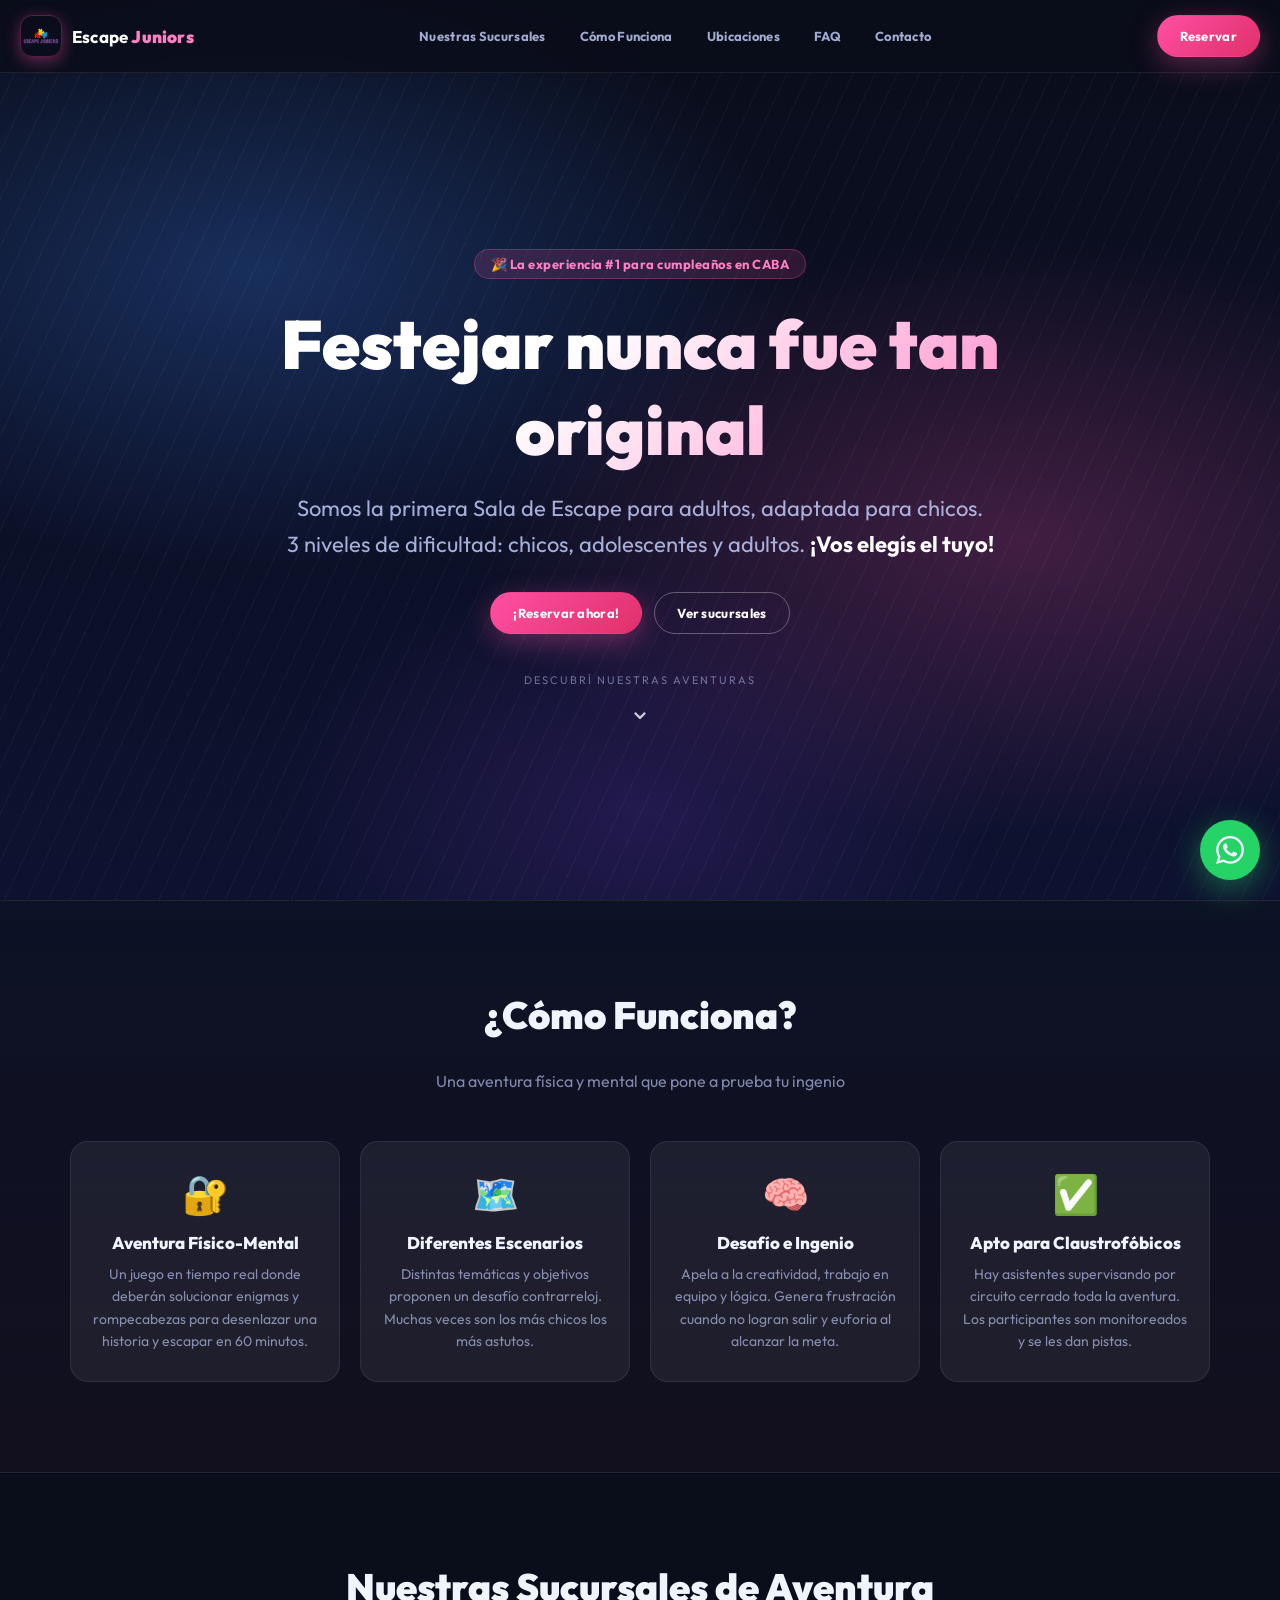
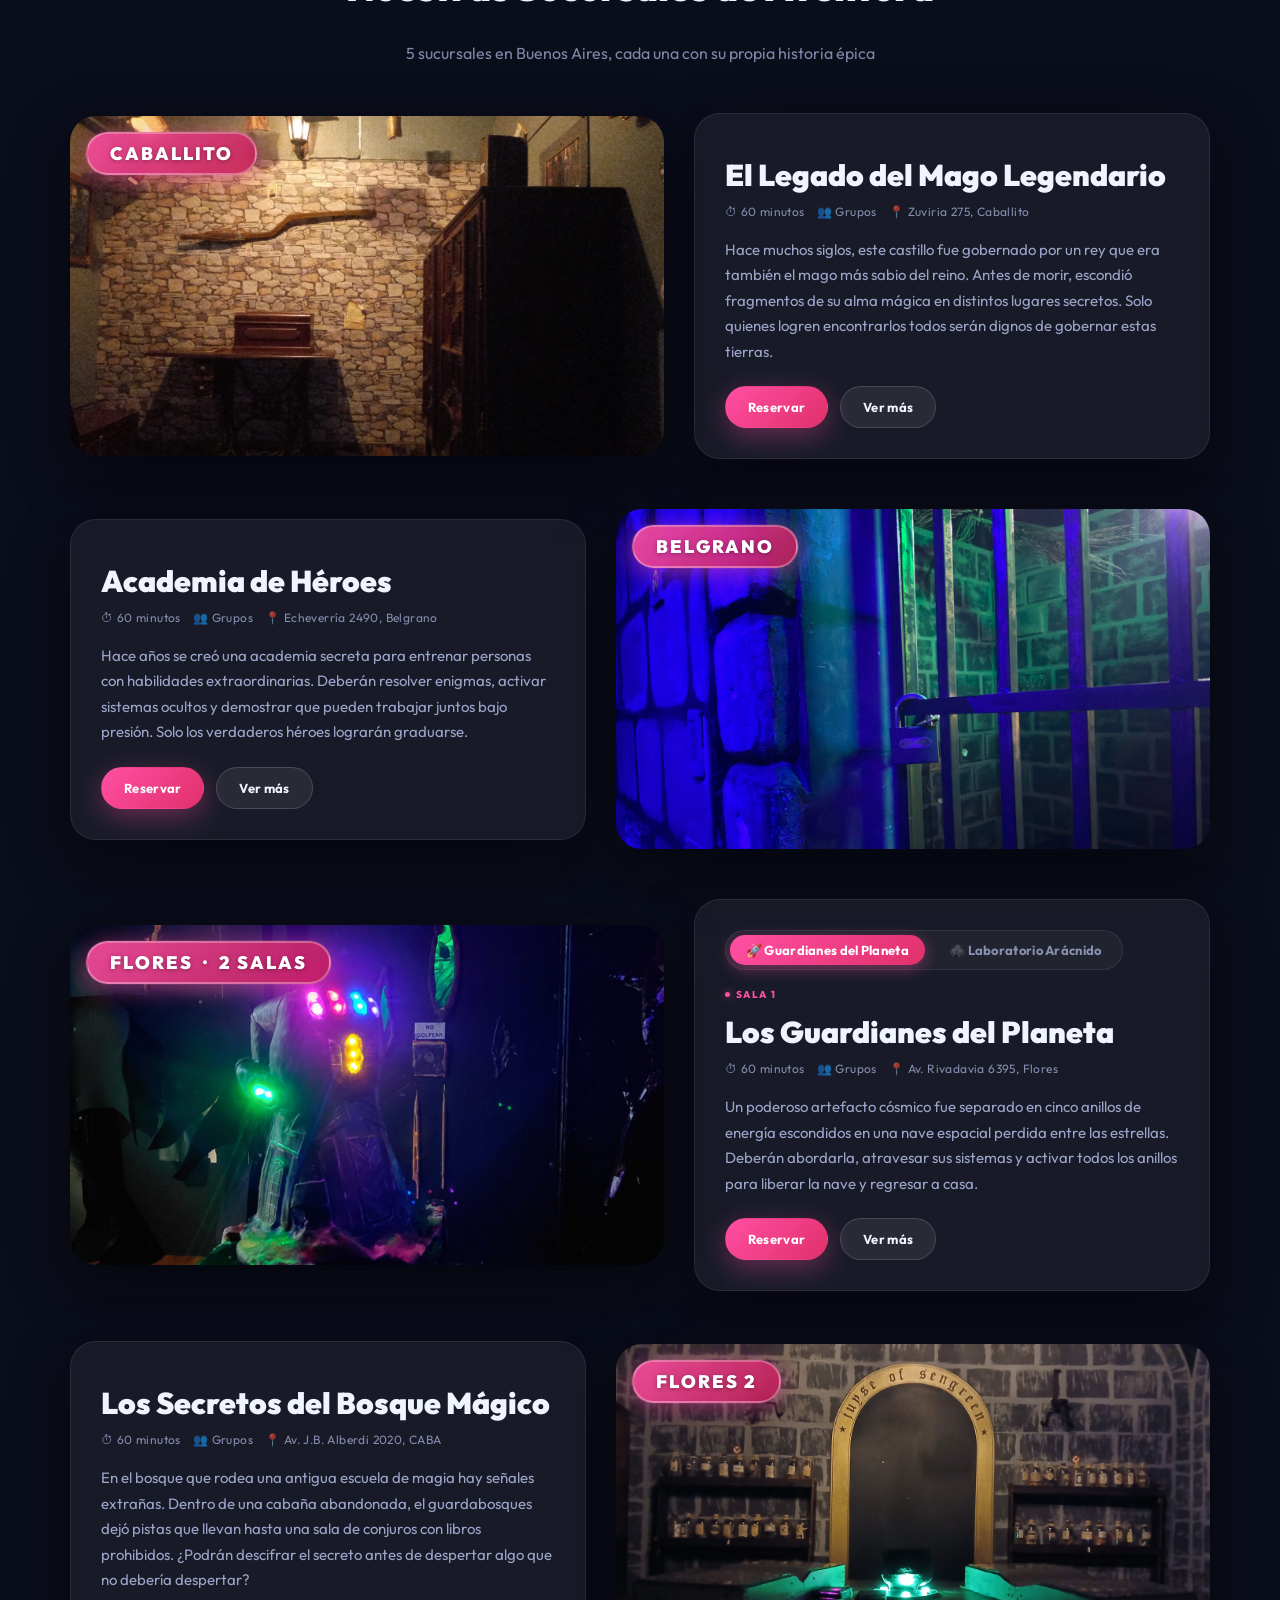
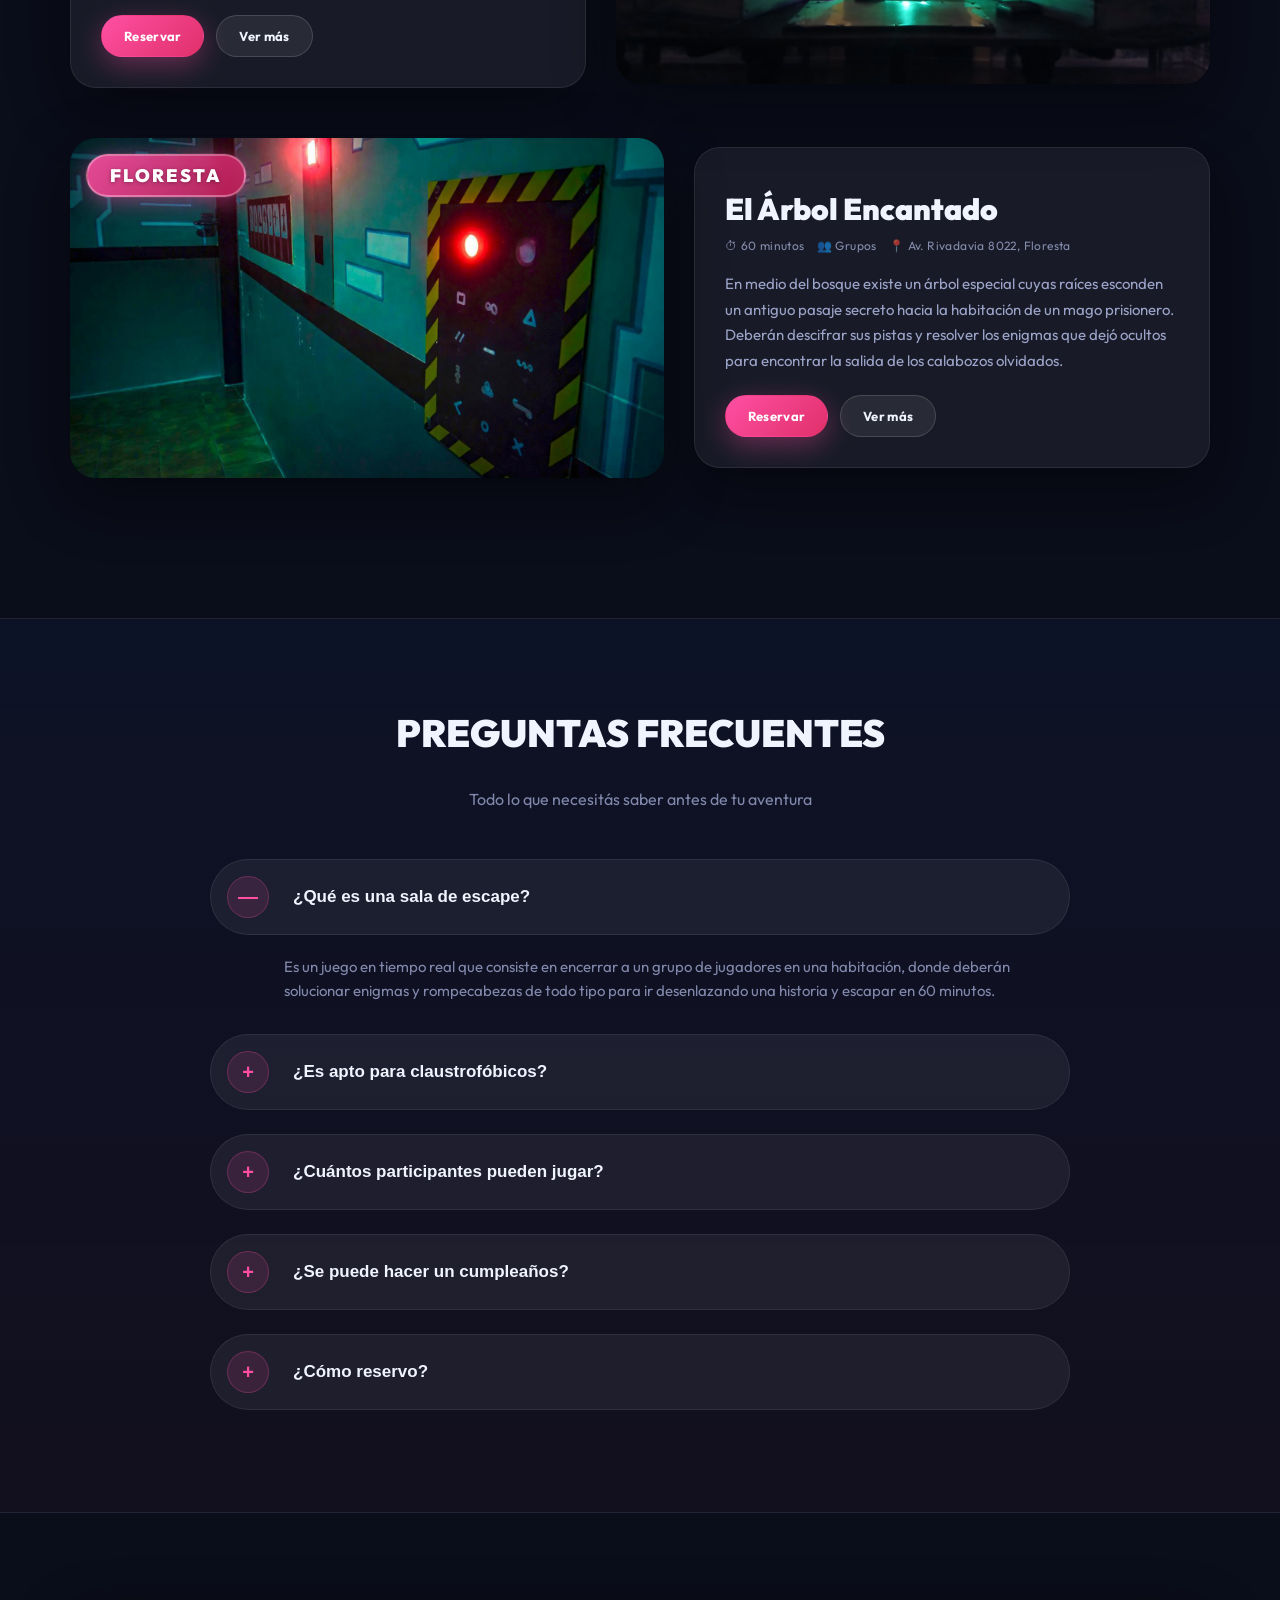
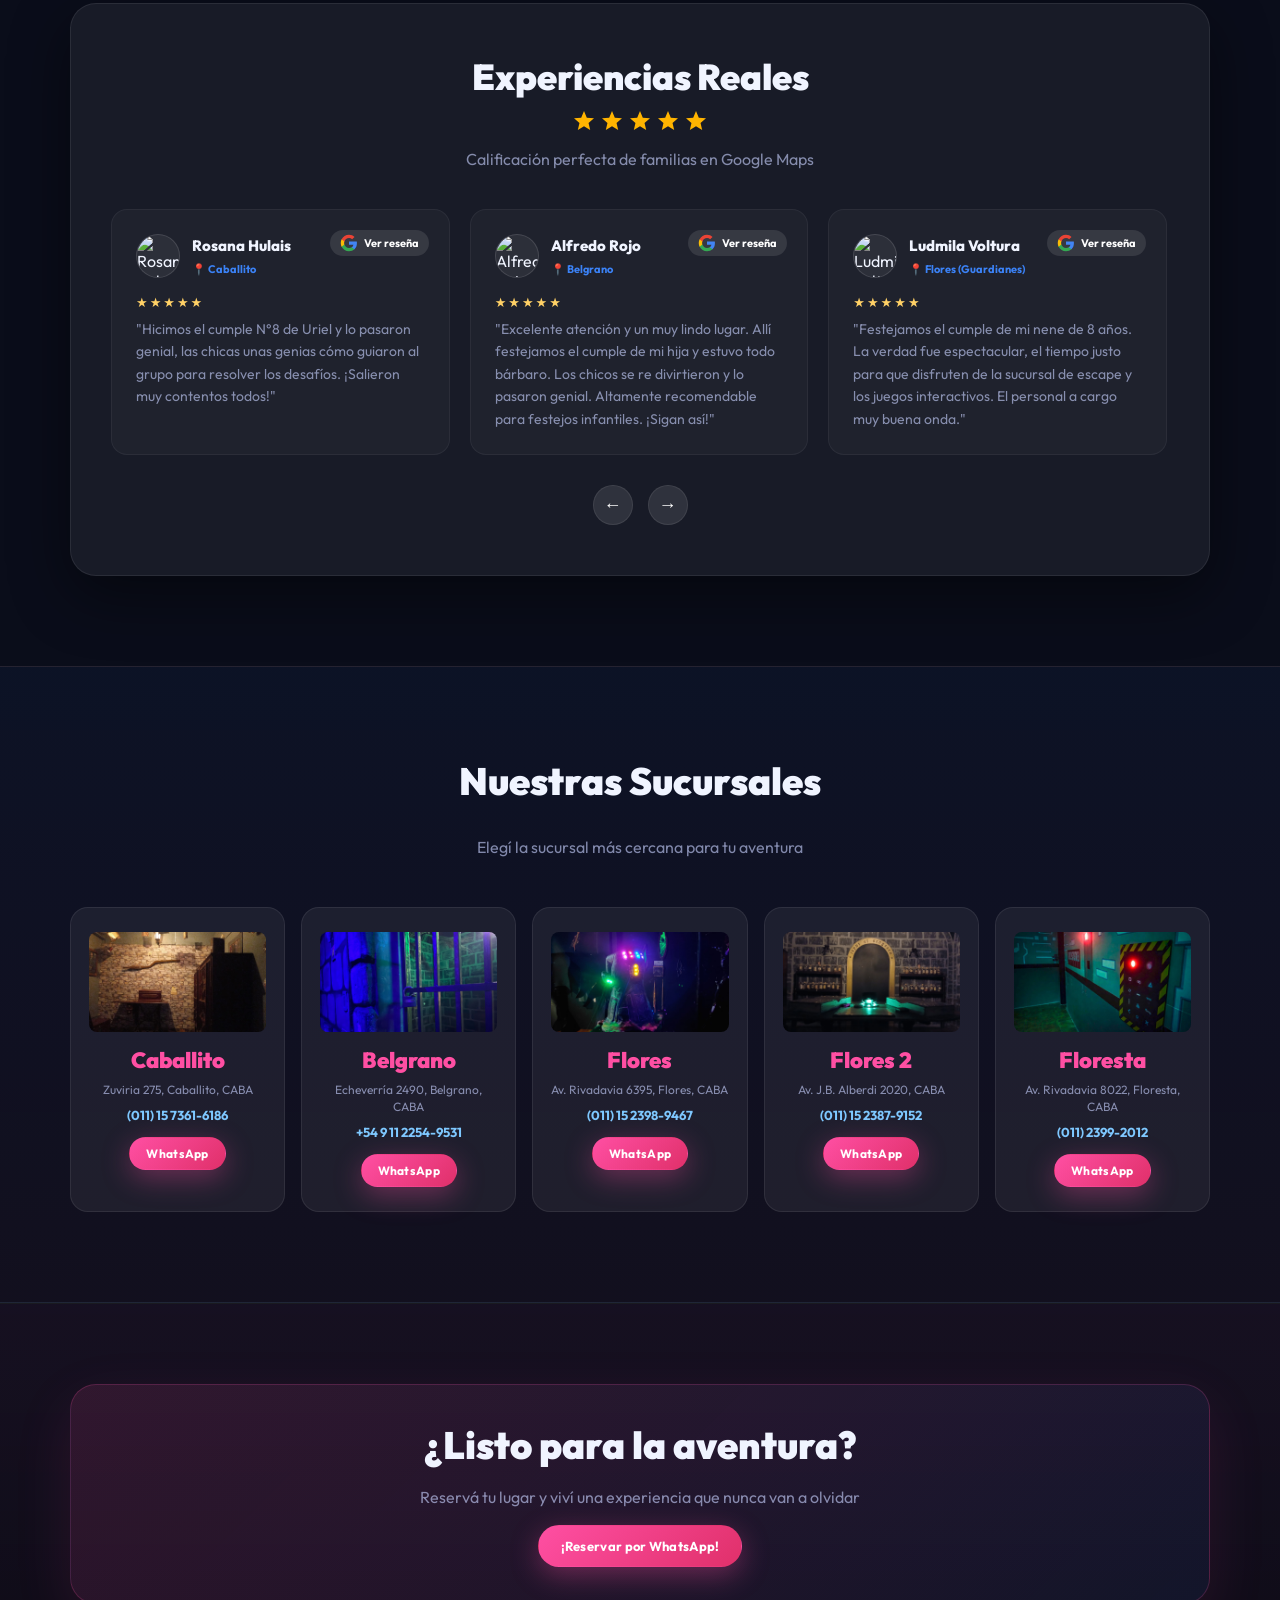
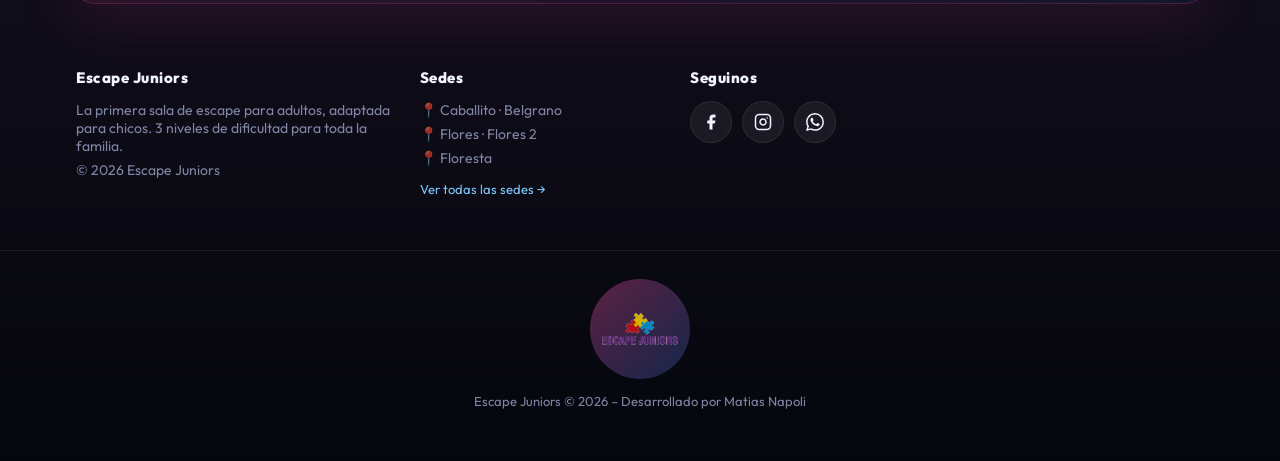
==== commit a2ad9249: "Falta Foto Menu" ====
--- a/index.html
+++ b/index.html
@@ -53,6 +53,11 @@
         <a href="flores2.html" class="mobile-link">Los Secretos del Bosque Mágico</a>
         <a href="floresta.html" class="mobile-link">El Árbol Encantado</a>
       </nav>
+      <a class="wa-float-menu open-booking-modal" href="#bookingModal" aria-label="WhatsApp">
+        <svg width="28" height="28" viewBox="0 0 24 24" fill="currentColor">
+          <path d="M17.472 14.382c-.297-.149-1.758-.867-2.03-.967-.273-.099-.471-.148-.67.15-.197.297-.767.966-.94 1.164-.173.199-.347.223-.644.075-.297-.15-1.255-.463-2.39-1.475-.883-.788-1.48-1.761-1.653-2.059-.173-.297-.018-.458.13-.606.134-.133.298-.347.446-.52.149-.174.198-.298.298-.497.099-.198.05-.371-.025-.52-.075-.149-.669-1.612-.916-2.207-.242-.579-.487-.5-.669-.51-.173-.008-.371-.01-.57-.01-.198 0-.52.074-.792.372-.272.297-1.04 1.016-1.04 2.479 0 1.462 1.065 2.875 1.213 3.074.149.198 2.096 3.2 5.077 4.487.709.306 1.262.489 1.694.625.712.227 1.36.195 1.871.118.571-.085 1.758-.719 2.006-1.413.248-.694.248-1.289.173-1.413-.074-.124-.272-.198-.57-.347m-5.421 7.403h-.004a9.87 9.87 0 0 1-5.031-1.378l-.361-.214-3.741.982.998-3.648-.235-.374a9.86 9.86 0 0 1-1.51-5.26c.001-5.45 4.436-9.884 9.888-9.884 2.64 0 5.122 1.03 6.988 2.898a9.825 9.825 0 0 1 2.893 6.994c-.003 5.45-4.437 9.884-9.885 9.884m8.413-18.297A11.815 11.815 0 0 0 12.05 0C5.495 0 .16 5.335.157 11.892c0 2.096.547 4.142 1.588 5.945L.057 24l6.305-1.654a11.882 11.882 0 0 0 5.683 1.448h.005c6.554 0 11.89-5.335 11.893-11.893a11.821 11.821 0 0 0-3.48-8.413Z" />
+        </svg>
+      </a>
     </div>
   </div>
 
@@ -134,11 +139,7 @@
           </div>
           <div class="room-card">
             <div class="room-top">
-              <div class="difficulty" aria-label="Dificultad media">
-                <span class="dot on"></span><span class="dot on"></span><span class="dot on"></span><span
-                  class="dot off"></span><span class="dot off"></span>
-                <span class="diff-label">Dificultad Media</span>
-              </div>
+
               <h3>El Legado del Mago Legendario</h3>
               <div class="room-meta">
                 <span>⏱ 60 minutos</span>
@@ -165,11 +166,7 @@
           </div>
           <div class="room-card">
             <div class="room-top">
-              <div class="difficulty" aria-label="Dificultad alta">
-                <span class="dot on"></span><span class="dot on"></span><span class="dot on"></span><span
-                  class="dot on"></span><span class="dot off"></span>
-                <span class="diff-label">Dificultad Alta</span>
-              </div>
+
               <h3>Academia de Héroes</h3>
               <div class="room-meta">
                 <span>⏱ 60 minutos</span>
@@ -207,11 +204,7 @@
             <div class="room-tab-panel active" id="fpanel-guardianes" role="tabpanel">
               <div class="room-top">
                 <div class="room-tab-label">Sala 1</div>
-                <div class="difficulty" aria-label="Dificultad alta">
-                  <span class="dot on"></span><span class="dot on"></span><span class="dot on"></span><span
-                    class="dot on"></span><span class="dot off"></span>
-                  <span class="diff-label">Dificultad Alta</span>
-                </div>
+
                 <h3>Los Guardianes del Planeta</h3>
                 <div class="room-meta">
                   <span>⏱ 60 minutos</span>
@@ -233,11 +226,7 @@
             <div class="room-tab-panel" id="fpanel-laboratorio" role="tabpanel">
               <div class="room-top">
                 <div class="room-tab-label">Sala 2</div>
-                <div class="difficulty" aria-label="Dificultad extrema">
-                  <span class="dot on"></span><span class="dot on"></span><span class="dot on"></span><span
-                    class="dot on"></span><span class="dot on"></span>
-                  <span class="diff-label">Dificultad Extrema</span>
-                </div>
+
                 <h3>El Laboratorio Arácnido</h3>
                 <div class="room-meta">
                   <span>⏱ 60 minutos</span>
@@ -265,11 +254,7 @@
           </div>
           <div class="room-card">
             <div class="room-top">
-              <div class="difficulty" aria-label="Dificultad media">
-                <span class="dot on"></span><span class="dot on"></span><span class="dot on"></span><span
-                  class="dot off"></span><span class="dot off"></span>
-                <span class="diff-label">Dificultad Media</span>
-              </div>
+
               <h3>Los Secretos del Bosque Mágico</h3>
               <div class="room-meta">
                 <span>⏱ 60 minutos</span>
@@ -296,11 +281,7 @@
           </div>
           <div class="room-card">
             <div class="room-top">
-              <div class="difficulty" aria-label="Dificultad baja">
-                <span class="dot on"></span><span class="dot on"></span><span class="dot off"></span><span
-                  class="dot off"></span><span class="dot off"></span>
-                <span class="diff-label">Dificultad Baja</span>
-              </div>
+
               <h3>El Árbol Encantado</h3>
               <div class="room-meta">
                 <span>⏱ 60 minutos</span>
--- a/styles.css
+++ b/styles.css
@@ -343,6 +343,31 @@
   margin: 10px 0 0;
   color: var(--muted);
   font-size: 16px;
+}
+
+.booking-modal-head p {
+  color: var(--muted);
+  font-size: 14px;
+}
+
+.wa-float-menu {
+  margin-top: auto;
+  align-self: flex-end;
+  width: 60px;
+  height: 60px;
+  border-radius: 999px;
+  background: #25d366;
+  box-shadow: 0 8px 32px rgba(37, 211, 102, .45);
+  display: flex;
+  align-items: center;
+  justify-content: center;
+  color: #fff;
+  transition: transform .2s, box-shadow .2s;
+  text-decoration: none;
+}
+.wa-float-menu:hover {
+  transform: scale(1.1);
+  box-shadow: 0 12px 40px rgba(37, 211, 102, .6);
 }
 
 /* ── Features Grid ── */
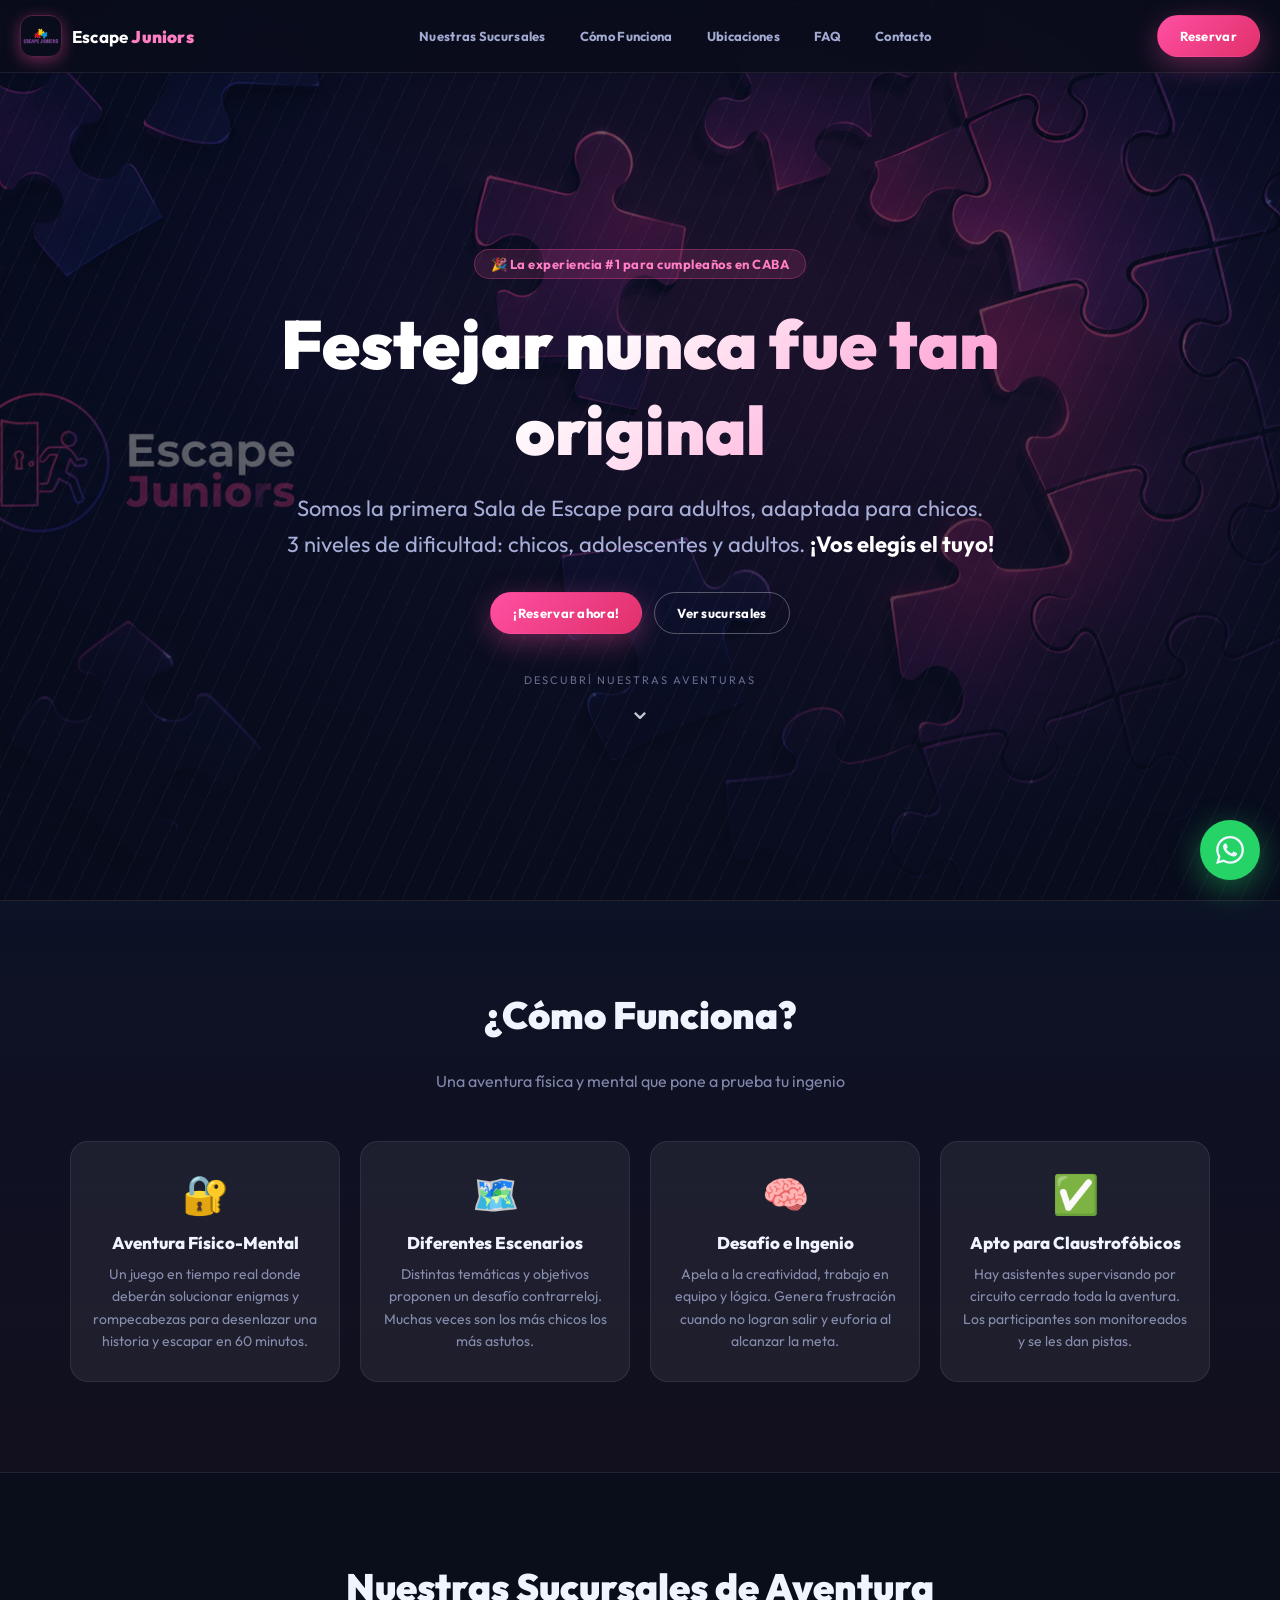
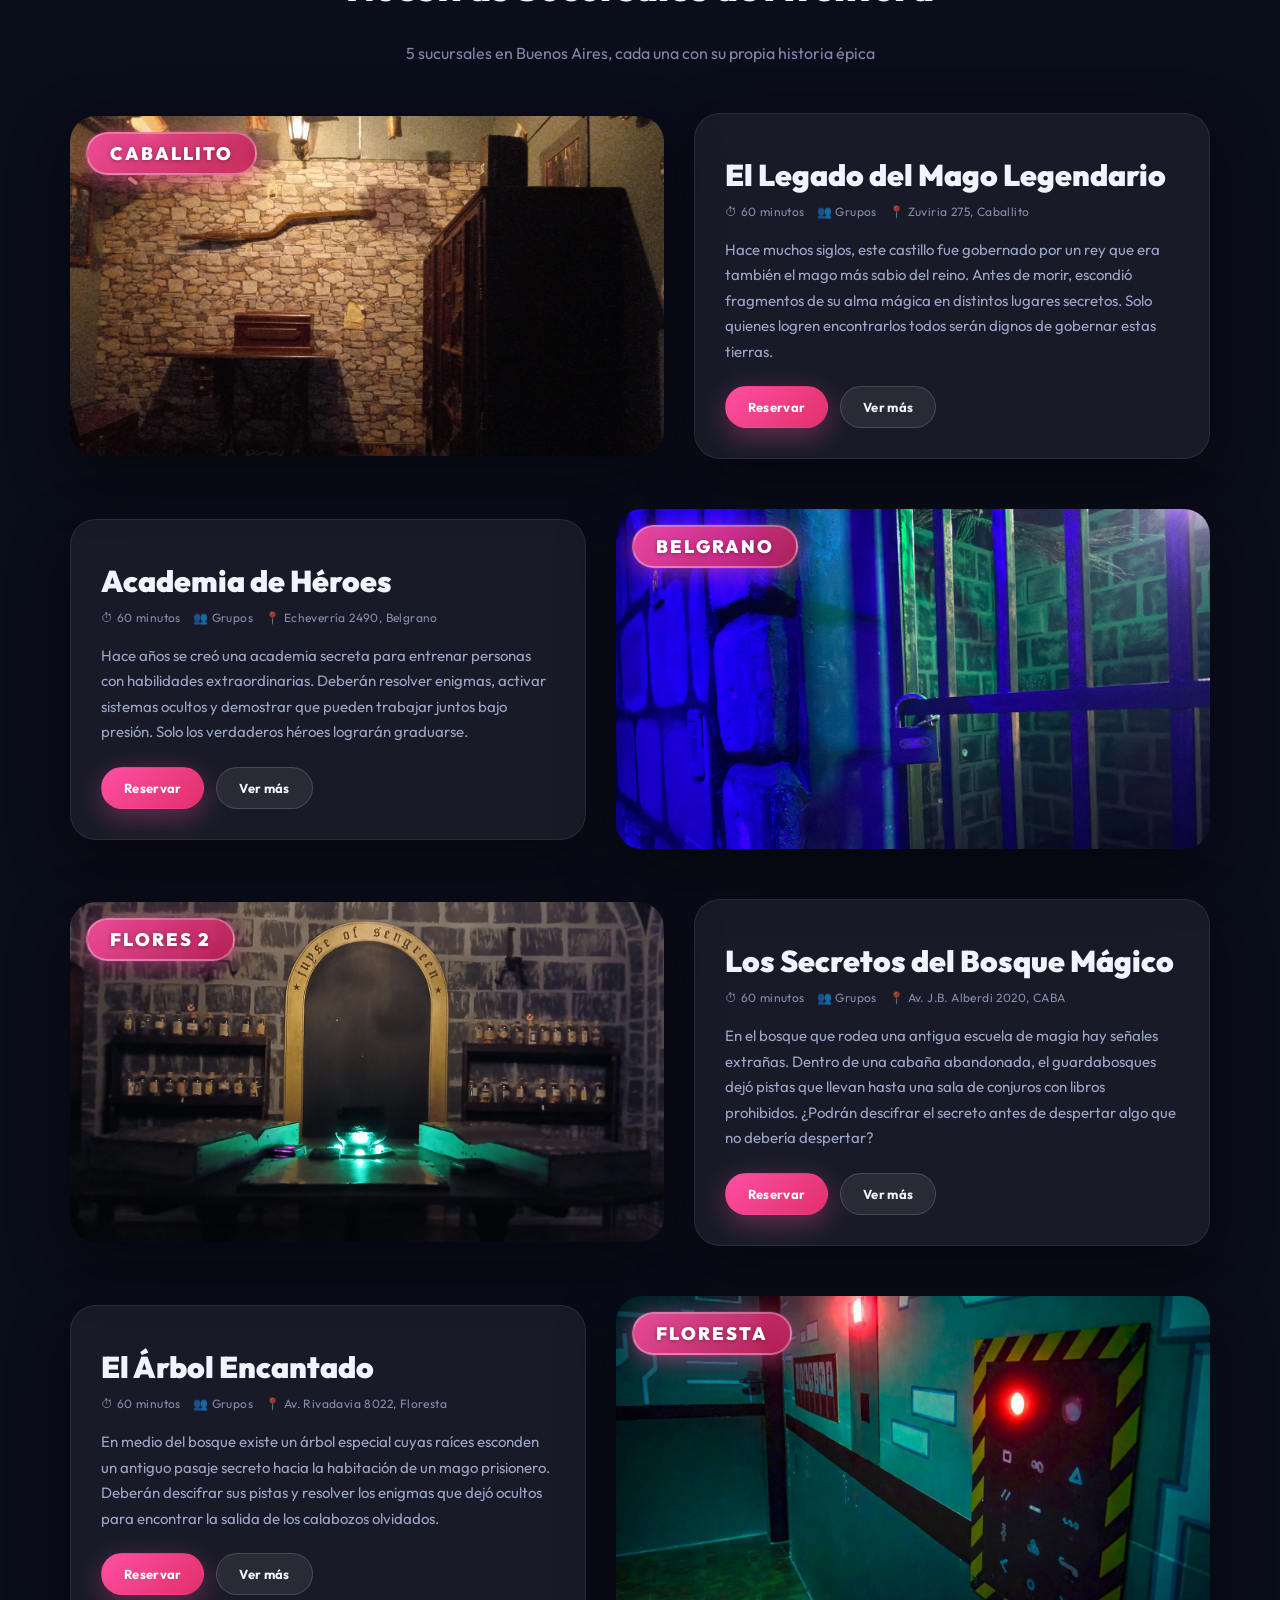
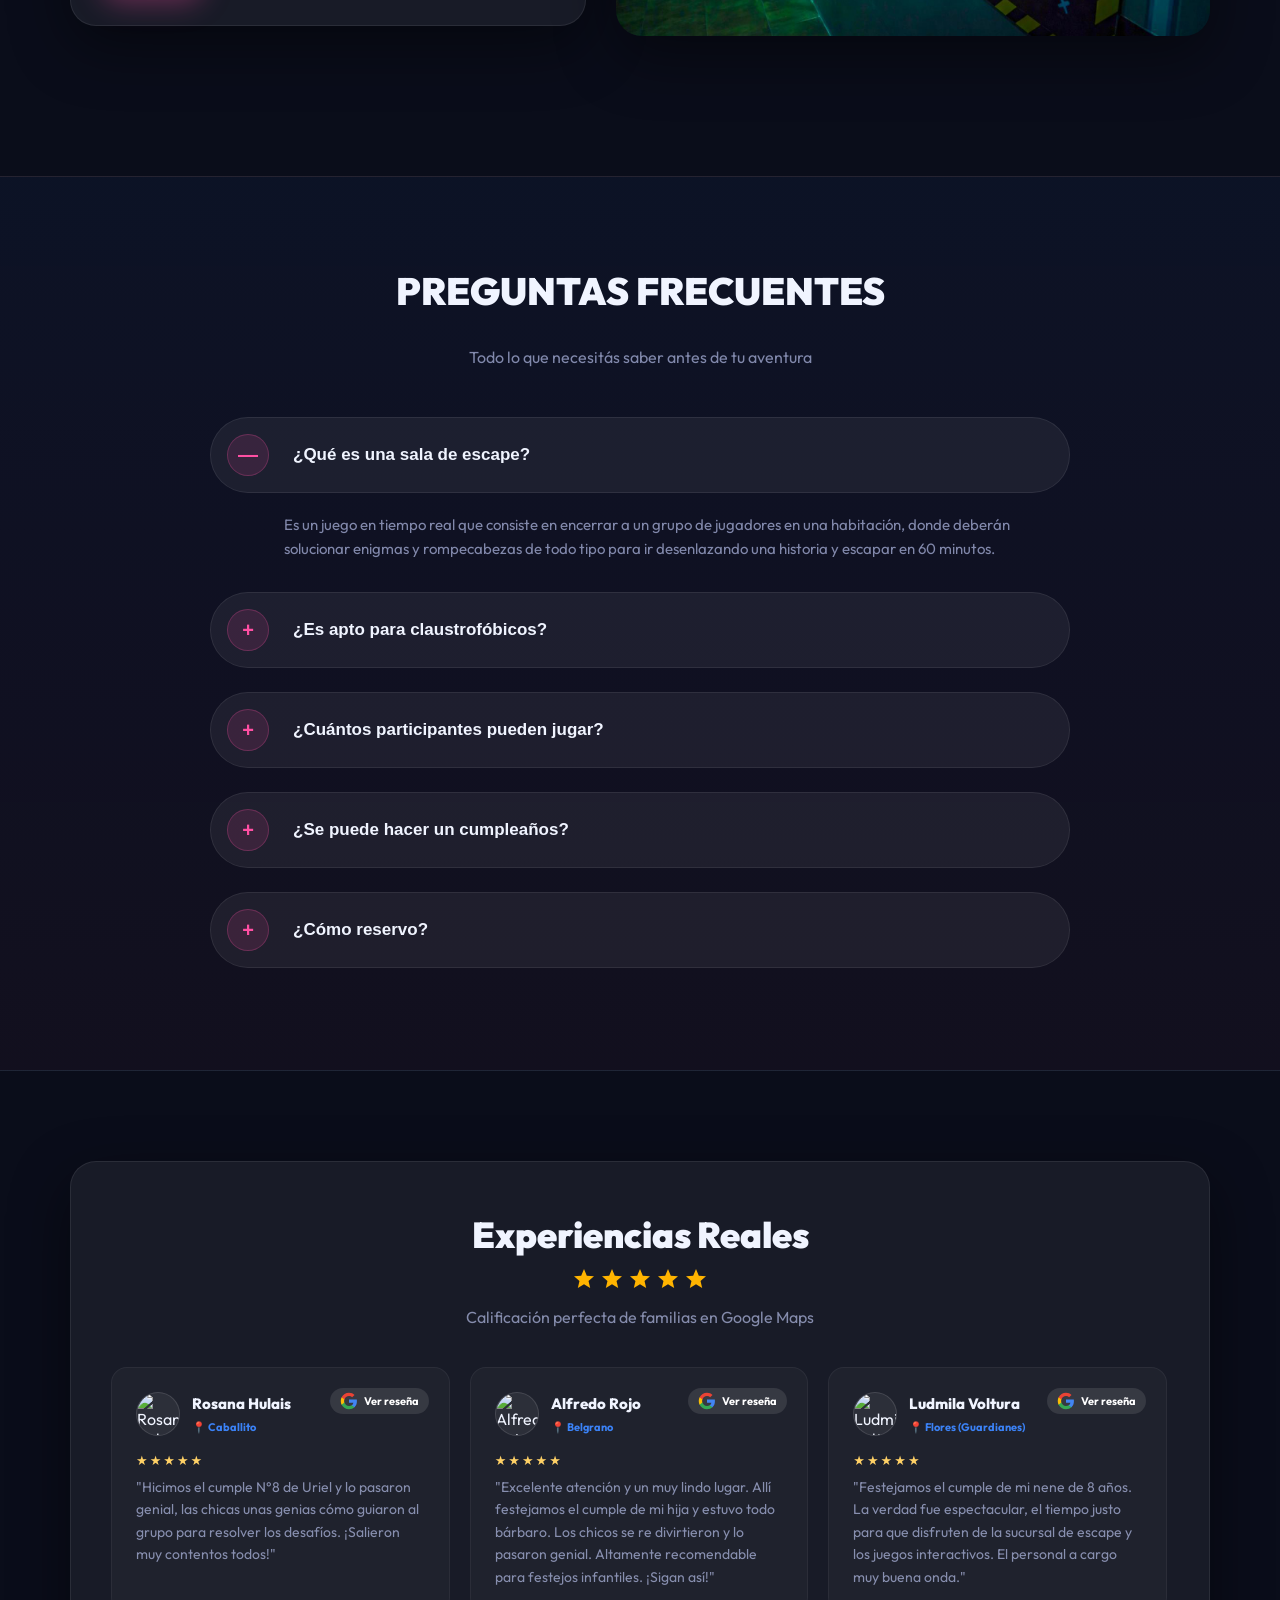
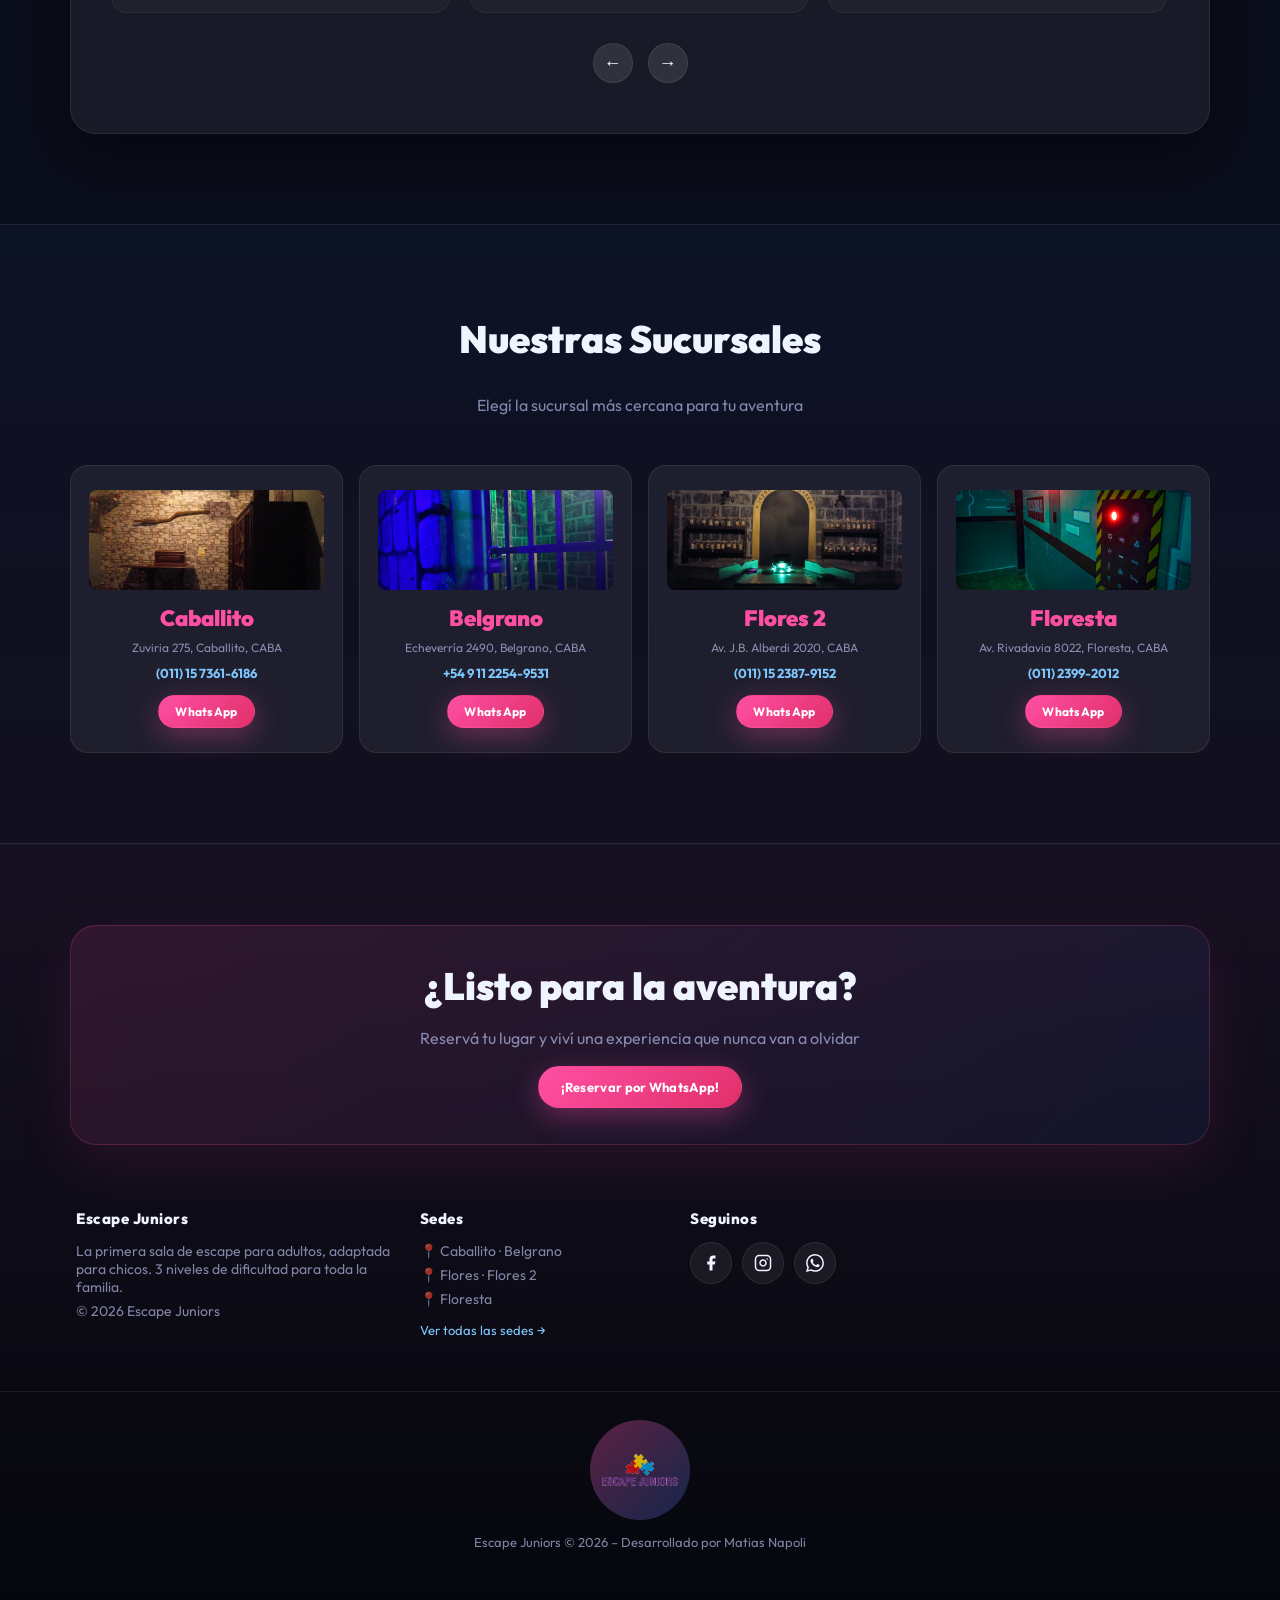
==== commit 03cb6039: "falta numero de telefono unico" ====
--- a/index.html
+++ b/index.html
@@ -49,7 +49,7 @@
       <nav class="mobile-nav">
         <a href="caballito.html" class="mobile-link">El Legado del Mago Legendario</a>
         <a href="belgrano.html" class="mobile-link">Academia de Héroes</a>
-        <a href="flores.html" class="mobile-link">Los Guardianes del Planeta</a>
+        <!-- FLORES 1 (Oculto temporalmente): <a href="flores.html" class="mobile-link">Los Guardianes del Planeta</a> -->
         <a href="flores2.html" class="mobile-link">Los Secretos del Bosque Mágico</a>
         <a href="floresta.html" class="mobile-link">El Árbol Encantado</a>
       </nav>
@@ -97,27 +97,35 @@
         <div class="features-grid reveal">
           <div class="feature-card">
             <div class="feature-icon">🔐</div>
-            <h3>Aventura Físico-Mental</h3>
-            <p>Un juego en tiempo real donde deberán solucionar enigmas y rompecabezas para desenlazar una historia y
-              escapar en 60 minutos.</p>
+            <div class="feature-card-text">
+              <h3>Aventura Físico-Mental</h3>
+              <p>Un juego en tiempo real donde deberán solucionar enigmas y rompecabezas para desenlazar una historia y
+                escapar en 60 minutos.</p>
+            </div>
           </div>
           <div class="feature-card">
             <div class="feature-icon">🗺️</div>
-            <h3>Diferentes Escenarios</h3>
-            <p>Distintas temáticas y objetivos proponen un desafío contrarreloj. Muchas veces son los más chicos los más
-              astutos.</p>
+            <div class="feature-card-text">
+              <h3>Diferentes Escenarios</h3>
+              <p>Distintas temáticas y objetivos proponen un desafío contrarreloj. Muchas veces son los más chicos los más
+                astutos.</p>
+            </div>
           </div>
           <div class="feature-card">
             <div class="feature-icon">🧠</div>
-            <h3>Desafío e Ingenio</h3>
-            <p>Apela a la creatividad, trabajo en equipo y lógica. Genera frustración cuando no logran salir y euforia
-              al alcanzar la meta.</p>
+            <div class="feature-card-text">
+              <h3>Desafío e Ingenio</h3>
+              <p>Apela a la creatividad, trabajo en equipo y lógica. Genera frustración cuando no logran salir y euforia
+                al alcanzar la meta.</p>
+            </div>
           </div>
           <div class="feature-card">
             <div class="feature-icon">✅</div>
-            <h3>Apto para Claustrofóbicos</h3>
-            <p>Hay asistentes supervisando por circuito cerrado toda la aventura. Los participantes son monitoreados y
-              se les dan pistas.</p>
+            <div class="feature-card-text">
+              <h3>Apto para Claustrofóbicos</h3>
+              <p>Hay asistentes supervisando por circuito cerrado toda la aventura. Los participantes son monitoreados y
+                se les dan pistas.</p>
+            </div>
           </div>
         </div>
       </div>
@@ -185,26 +193,22 @@
           </div>
         </article>
 
-        <!-- FLORES (2 SALAS) -->
+        <!-- FLORES 1 (Oculto temporalmente)
         <article id="flores" class="room reveal">
           <div class="room-media" id="flores-room-media">
             <img src="img/Los Guardianes del Planeta.jpg" alt="Los Guardianes del Planeta" class="room-img" id="flores-img" />
             <div class="room-badge">Flores &nbsp;·&nbsp; 2 Salas</div>
           </div>
           <div class="room-card">
-            <!-- Tab switcher -->
             <div class="room-tabs" role="tablist" aria-label="Salas de Flores">
               <button class="room-tab-btn active" id="ftab-guardianes" role="tab" aria-selected="true"
                 onclick="switchFloresTab('guardianes')">🚀 Guardianes del Planeta</button>
               <button class="room-tab-btn" id="ftab-laboratorio" role="tab" aria-selected="false"
                 onclick="switchFloresTab('laboratorio')">🕷️ Laboratorio Arácnido</button>
             </div>
-
-            <!-- Panel Guardianes -->
             <div class="room-tab-panel active" id="fpanel-guardianes" role="tabpanel">
               <div class="room-top">
                 <div class="room-tab-label">Sala 1</div>
-
                 <h3>Los Guardianes del Planeta</h3>
                 <div class="room-meta">
                   <span>⏱ 60 minutos</span>
@@ -221,12 +225,9 @@
                 <a class="btn btn-secondary" href="flores.html">Ver más</a>
               </div>
             </div>
-
-            <!-- Panel Laboratorio -->
             <div class="room-tab-panel" id="fpanel-laboratorio" role="tabpanel">
               <div class="room-top">
                 <div class="room-tab-label">Sala 2</div>
-
                 <h3>El Laboratorio Arácnido</h3>
                 <div class="room-meta">
                   <span>⏱ 60 minutos</span>
@@ -245,9 +246,10 @@
             </div>
           </div>
         </article>
+        -->
 
         <!-- FLORES 2 -->
-        <article id="flores2" class="room room-reverse reveal">
+        <article id="flores2" class="room reveal">
           <div class="room-media">
             <img src="img/Los Secretos del Bosque Mágico.jpg" alt="Los Secretos del Bosque Mágico" class="room-img" />
             <div class="room-badge">Flores 2</div>
@@ -274,7 +276,7 @@
         </article>
 
         <!-- FLORESTA -->
-        <article id="floresta" class="room reveal">
+        <article id="floresta" class="room room-reverse reveal">
           <div class="room-media">
             <img src="img/El Árbol Encantado.jpg" alt="El Árbol Encantado" class="room-img" />
             <div class="room-badge">Floresta</div>
@@ -498,6 +500,7 @@
             <a class="btn btn-primary sede-btn" href="https://api.whatsapp.com/send?phone=5491122549531&text=Hola!"
               target="_blank" rel="noopener">WhatsApp</a>
           </div>
+          <!-- FLORES 1 (Oculto temporalmente)
           <div class="sede-card">
             <div class="sede-img"><img src="img/Los Guardianes del Planeta.jpg" alt="Flores" /></div>
             <h4>Flores</h4>
@@ -506,6 +509,7 @@
             <a class="btn btn-primary sede-btn" href="https://api.whatsapp.com/send?phone=5491123989467&text=Hola!"
               target="_blank" rel="noopener">WhatsApp</a>
           </div>
+          -->
           <div class="sede-card">
             <div class="sede-img"><img src="img/Los Secretos del Bosque Mágico.jpg" alt="Flores 2" /></div>
             <h4>Flores 2</h4>
@@ -618,6 +622,7 @@
           <p class="booking-phone">+54 9 11 2254-9531</p>
           <span class="btn-wa pink">WhatsApp</span>
         </a>
+        <!-- FLORES 1 (Oculto temporalmente)
         <a href="https://api.whatsapp.com/send?phone=5491123989467&text=Hola!" target="_blank" rel="noopener" class="booking-branch-card">
           <div class="booking-branch-img"><img src="img/Los Guardianes del Planeta.jpg" alt="Flores" /></div>
           <h3>Flores</h3>
@@ -625,6 +630,7 @@
           <p class="booking-phone">(011) 15 2398-9467</p>
           <span class="btn-wa pink">WhatsApp</span>
         </a>
+        -->
         <a href="https://api.whatsapp.com/send?phone=5491123879152&text=Hola!" target="_blank" rel="noopener" class="booking-branch-card">
           <div class="booking-branch-img"><img src="img/Los Secretos del Bosque Mágico.jpg" alt="Flores 2" /></div>
           <h3>Flores 2</h3>
--- a/styles.css
+++ b/styles.css
@@ -192,10 +192,8 @@
   position: absolute;
   inset: 0;
   background:
-    radial-gradient(900px 500px at 20% 30%, rgba(59, 130, 246, .28), transparent 60%),
-    radial-gradient(900px 500px at 80% 60%, rgba(255, 79, 163, .22), transparent 60%),
-    radial-gradient(600px 400px at 50% 90%, rgba(160, 70, 255, .15), transparent 60%),
-    linear-gradient(to bottom, #0a0d1a, #0d1230);
+    linear-gradient(to bottom, rgba(10, 13, 26, 0.55) 0%, rgba(10, 13, 26, 0.75) 100%),
+    url('img/FONDO.png') center top / cover no-repeat;
 }
 
 .hero-bg::before {
@@ -888,7 +886,7 @@
 /* ── Sedes Grid ── */
 .sedes-grid {
   display: grid;
-  grid-template-columns: repeat(5, 1fr);
+  grid-template-columns: repeat(4, 1fr);
   gap: 16px;
 }
 
@@ -1519,6 +1517,44 @@
 @media(max-width:540px) {
   .features-grid {
     grid-template-columns: 1fr;
+    gap: 12px;
+  }
+
+  .feature-card {
+    display: flex;
+    flex-direction: row;
+    align-items: center;
+    text-align: left;
+    padding: 16px 18px;
+    gap: 16px;
+  }
+
+  .feature-icon {
+    font-size: 36px;
+    margin-bottom: 0;
+    flex-shrink: 0;
+    width: 52px;
+    height: 52px;
+    display: flex;
+    align-items: center;
+    justify-content: center;
+    background: rgba(255, 79, 163, 0.1);
+    border-radius: 14px;
+    border: 1px solid rgba(255, 79, 163, 0.2);
+  }
+
+  .feature-card-text {
+    flex: 1;
+  }
+
+  .feature-card h3 {
+    font-size: 15px;
+    margin: 0 0 4px;
+  }
+
+  .feature-card p {
+    font-size: 13px;
+    line-height: 1.5;
   }
 
   .reviews-grid {
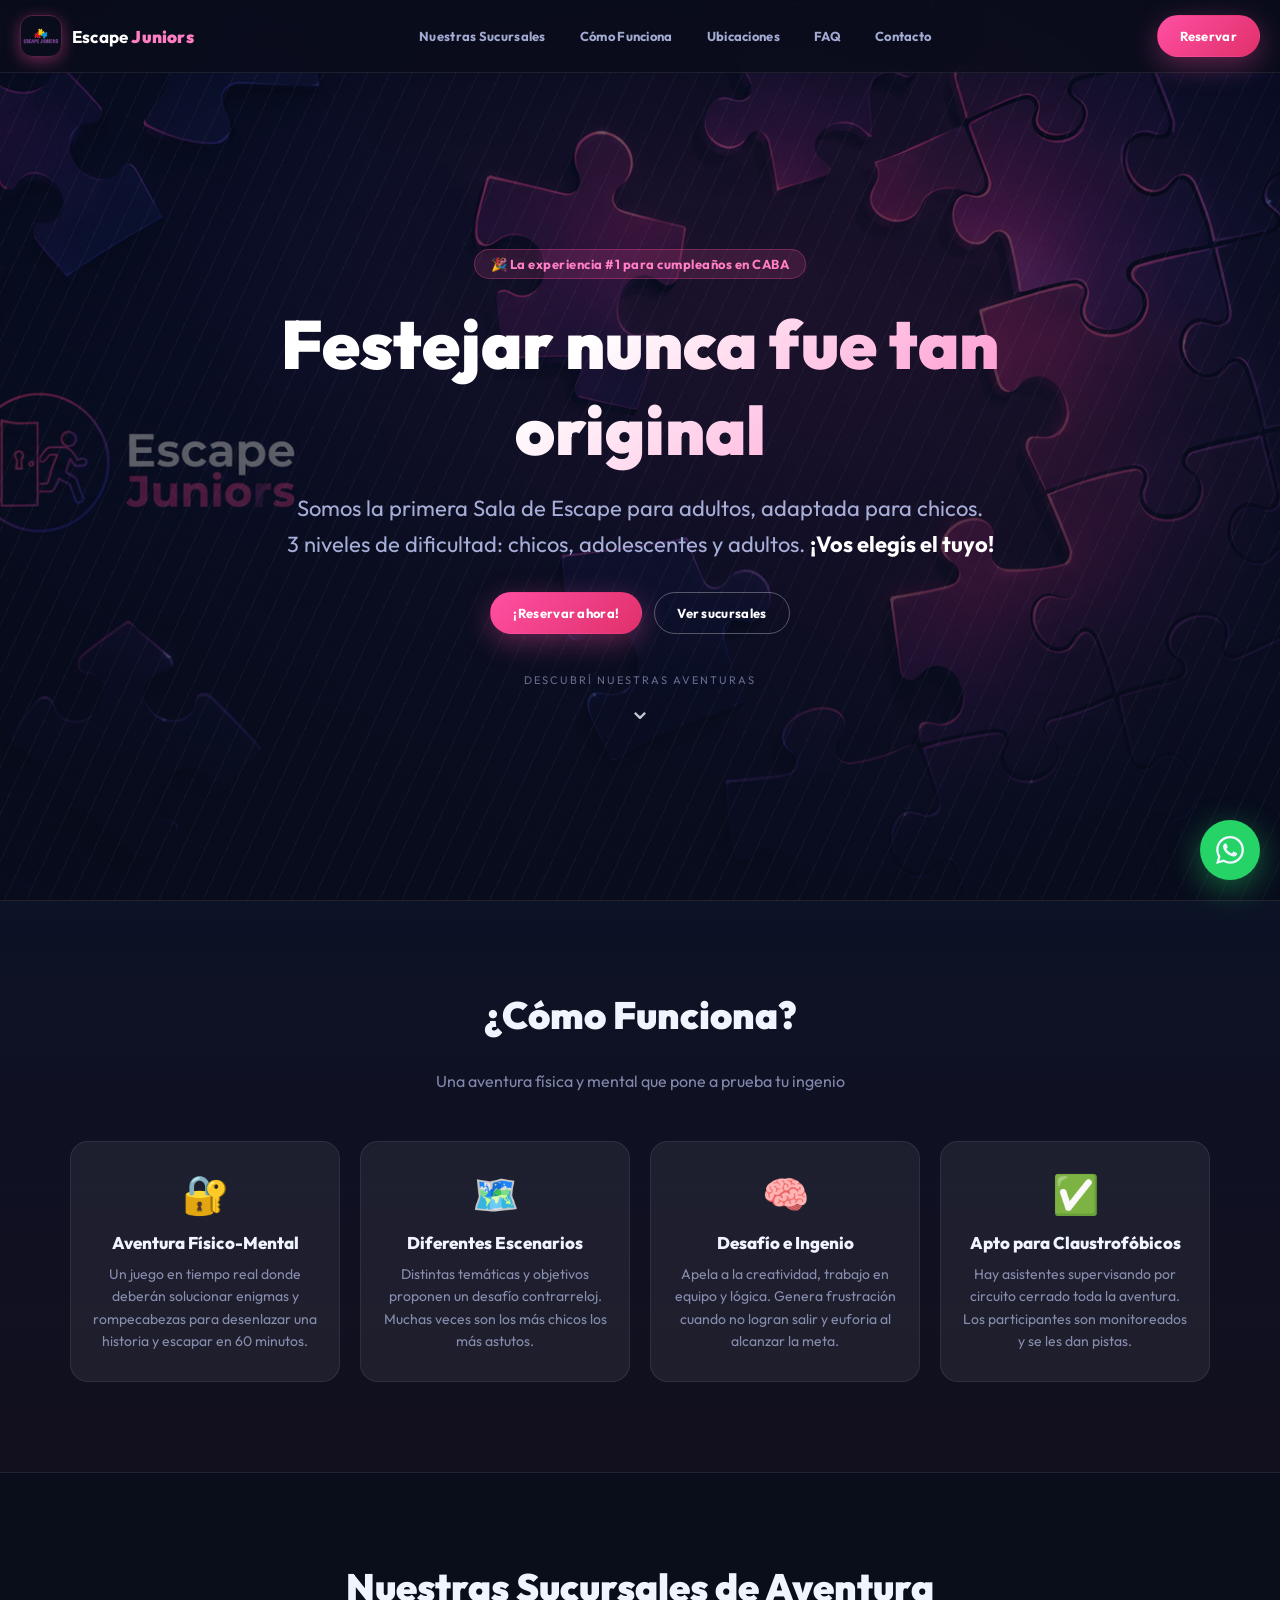
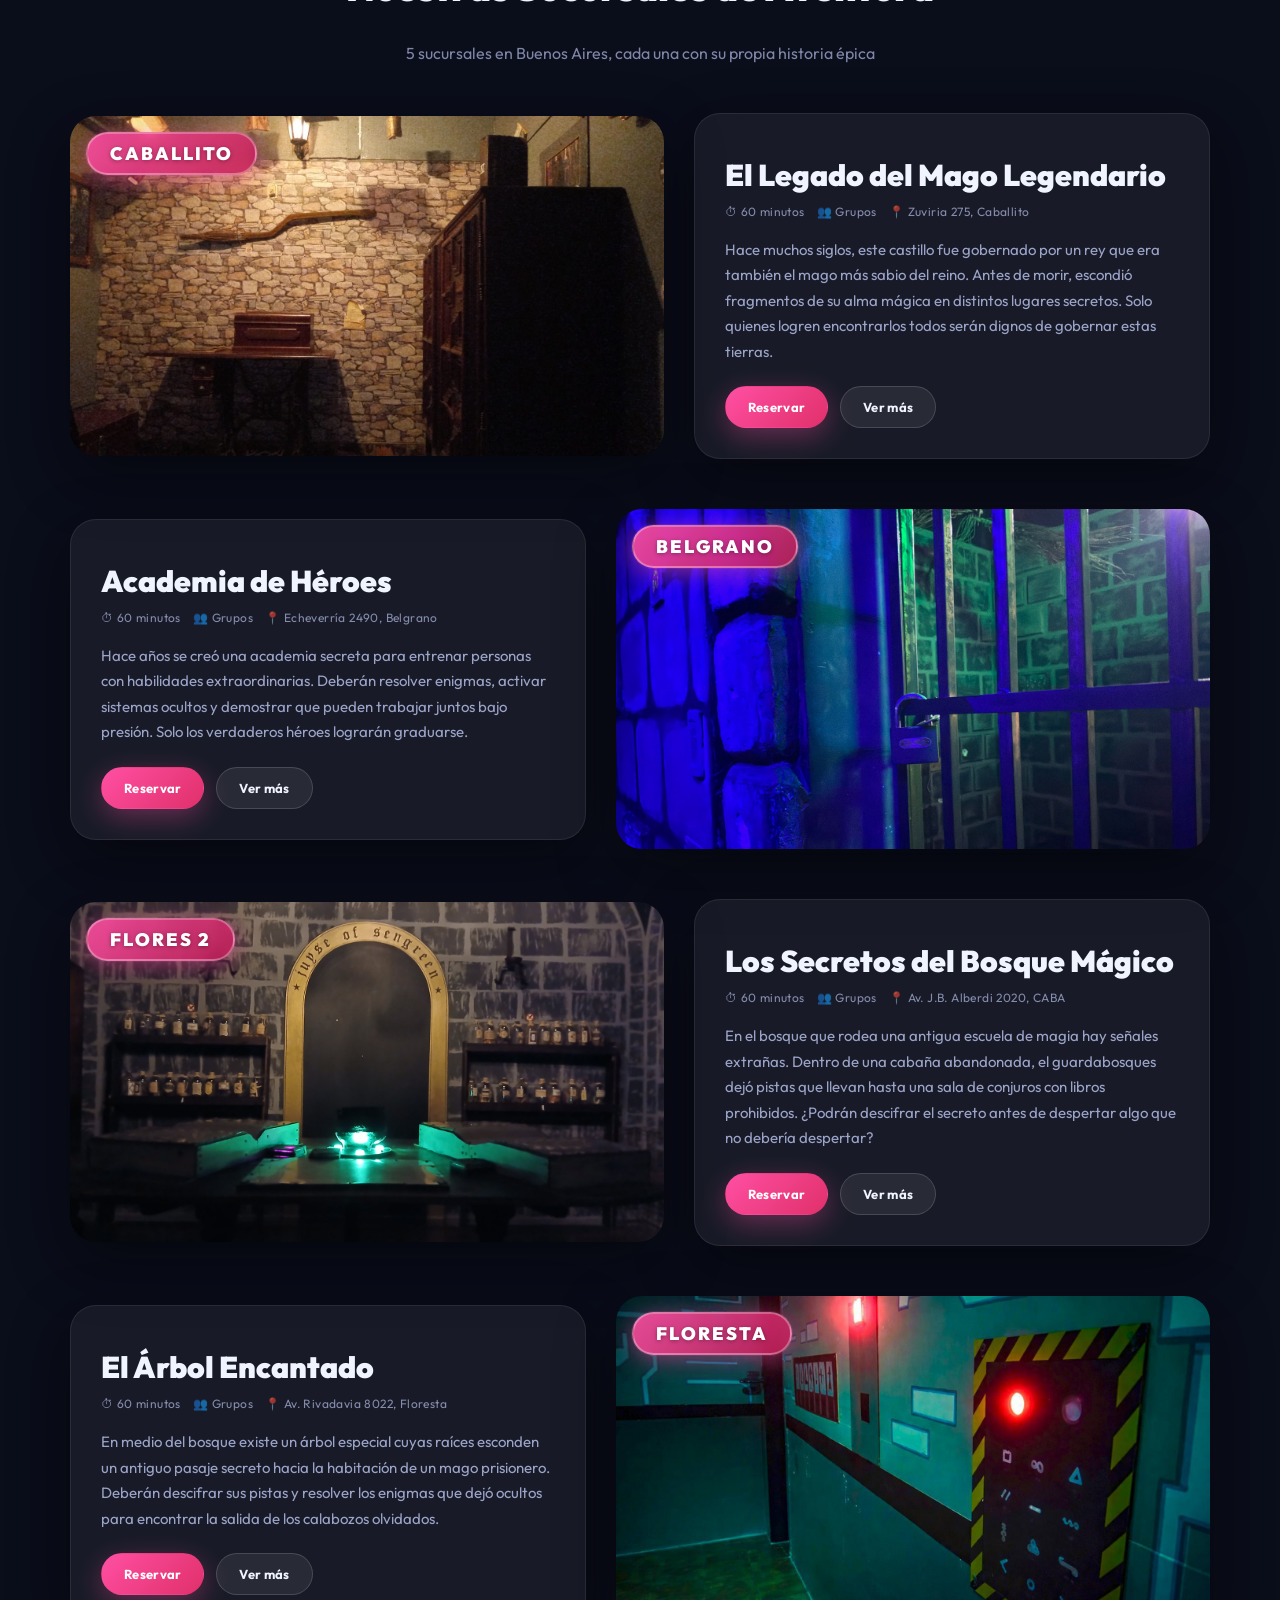
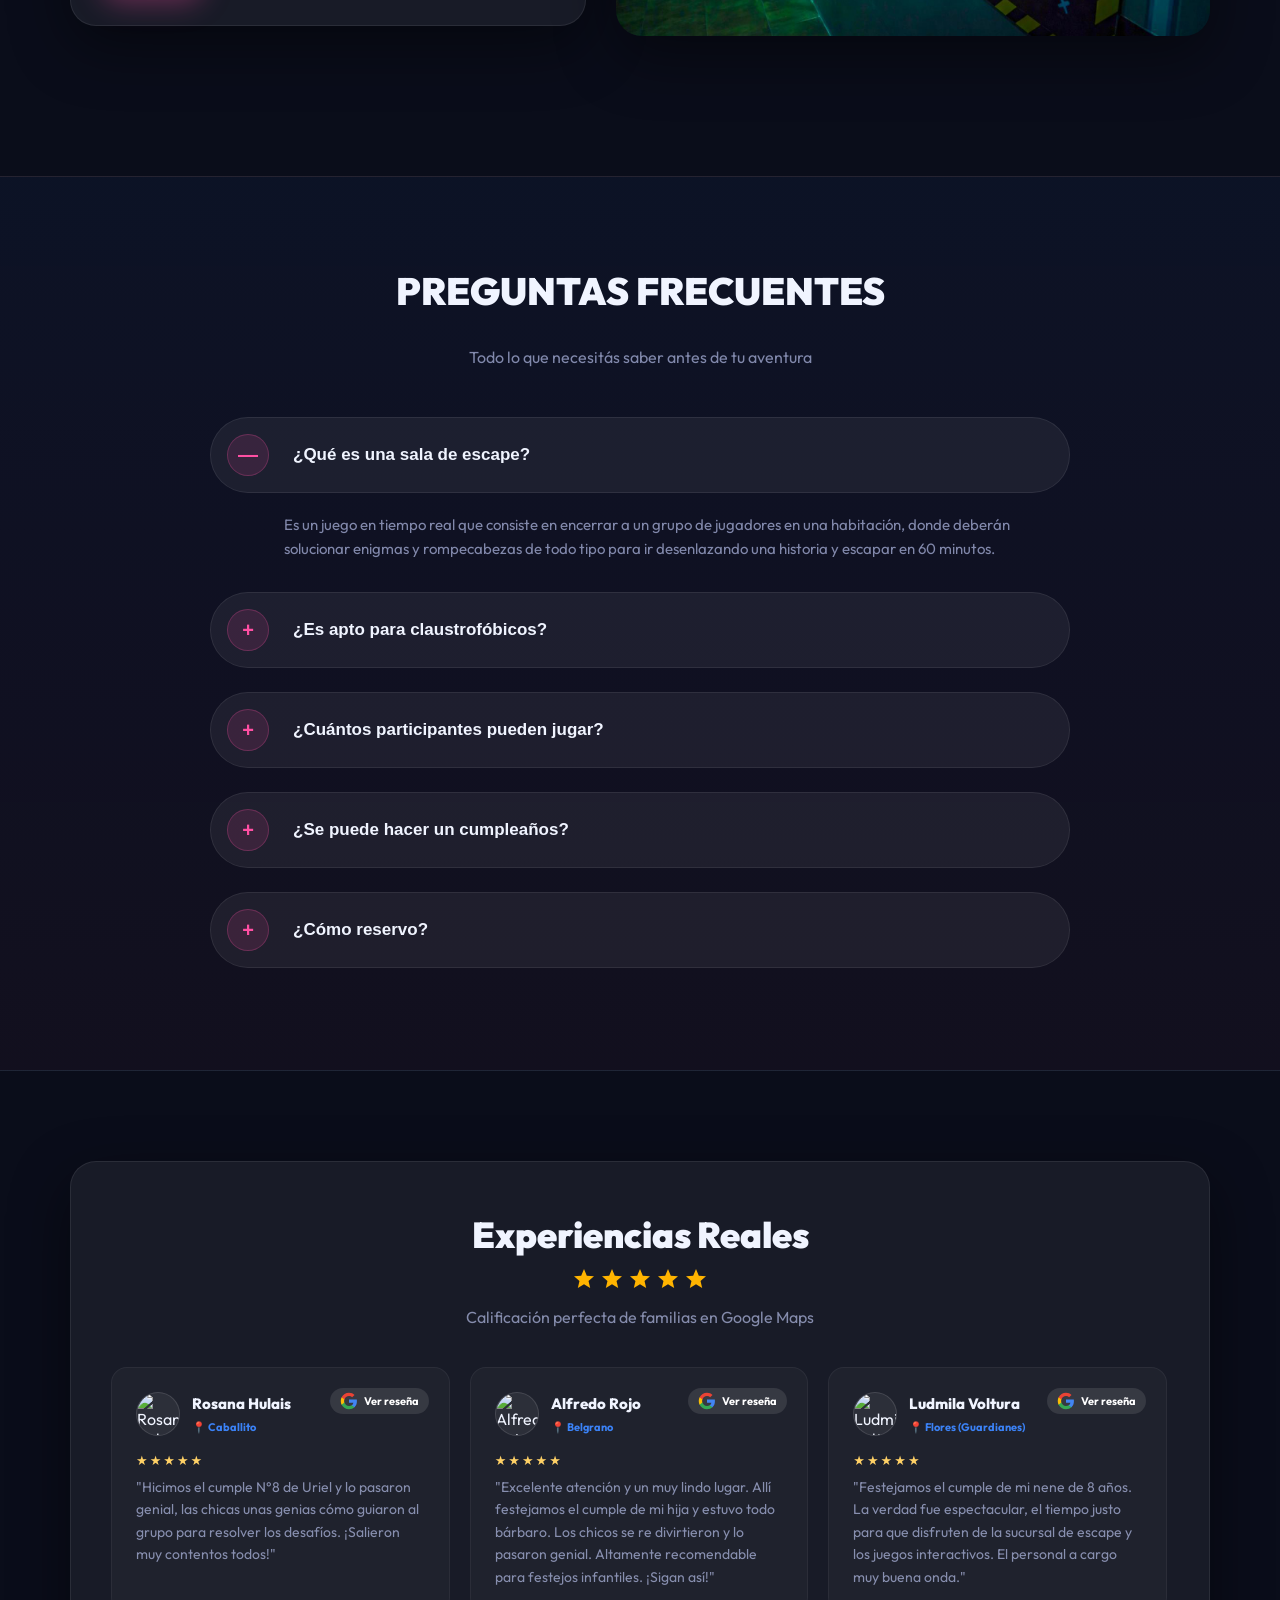
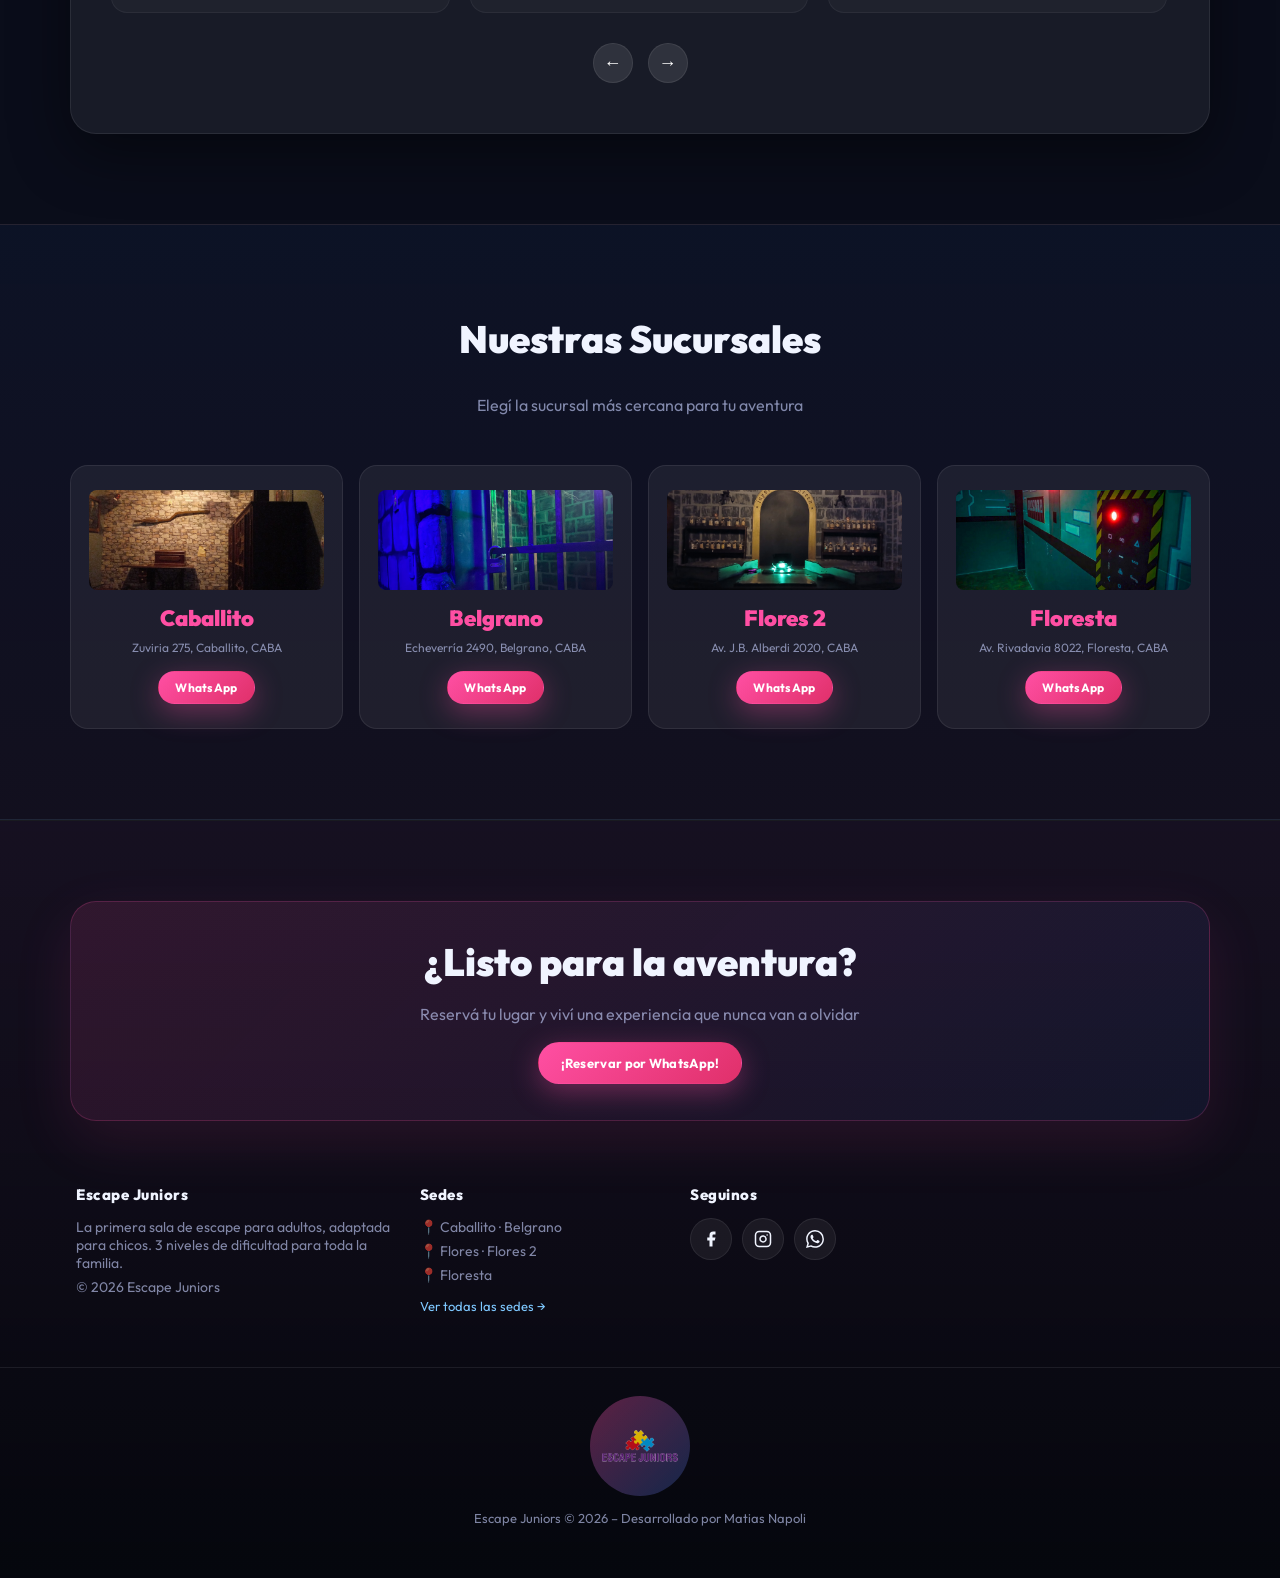
==== commit 6d20dd30: "falta el bot y imagenes HD" ====
--- a/index.html
+++ b/index.html
@@ -32,7 +32,7 @@
         <a href="#contacto">Contacto</a>
       </nav>
 
-      <a class="btn btn-primary header-cta open-booking-modal" href="#bookingModal">Reservar</a>
+      <a class="btn btn-primary header-cta" href="https://api.whatsapp.com/send?phone=5491100000000&text=Hola! Quiero reservar" target="_blank" rel="noopener">Reservar</a>
 
       <button class="mobile-menu-btn" aria-label="Abrir menú" aria-expanded="false">
         <span></span>
@@ -53,9 +53,10 @@
         <a href="flores2.html" class="mobile-link">Los Secretos del Bosque Mágico</a>
         <a href="floresta.html" class="mobile-link">El Árbol Encantado</a>
       </nav>
-      <a class="wa-float-menu open-booking-modal" href="#bookingModal" aria-label="WhatsApp">
+      <a class="wa-float-menu" href="https://api.whatsapp.com/send?phone=5491100000000&text=Hola! Quiero reservar" target="_blank" rel="noopener" aria-label="WhatsApp">
         <svg width="28" height="28" viewBox="0 0 24 24" fill="currentColor">
-          <path d="M17.472 14.382c-.297-.149-1.758-.867-2.03-.967-.273-.099-.471-.148-.67.15-.197.297-.767.966-.94 1.164-.173.199-.347.223-.644.075-.297-.15-1.255-.463-2.39-1.475-.883-.788-1.48-1.761-1.653-2.059-.173-.297-.018-.458.13-.606.134-.133.298-.347.446-.52.149-.174.198-.298.298-.497.099-.198.05-.371-.025-.52-.075-.149-.669-1.612-.916-2.207-.242-.579-.487-.5-.669-.51-.173-.008-.371-.01-.57-.01-.198 0-.52.074-.792.372-.272.297-1.04 1.016-1.04 2.479 0 1.462 1.065 2.875 1.213 3.074.149.198 2.096 3.2 5.077 4.487.709.306 1.262.489 1.694.625.712.227 1.36.195 1.871.118.571-.085 1.758-.719 2.006-1.413.248-.694.248-1.289.173-1.413-.074-.124-.272-.198-.57-.347m-5.421 7.403h-.004a9.87 9.87 0 0 1-5.031-1.378l-.361-.214-3.741.982.998-3.648-.235-.374a9.86 9.86 0 0 1-1.51-5.26c.001-5.45 4.436-9.884 9.888-9.884 2.64 0 5.122 1.03 6.988 2.898a9.825 9.825 0 0 1 2.893 6.994c-.003 5.45-4.437 9.884-9.885 9.884m8.413-18.297A11.815 11.815 0 0 0 12.05 0C5.495 0 .16 5.335.157 11.892c0 2.096.547 4.142 1.588 5.945L.057 24l6.305-1.654a11.882 11.882 0 0 0 5.683 1.448h.005c6.554 0 11.89-5.335 11.893-11.893a11.821 11.821 0 0 0-3.48-8.413Z" />
+          <path
+            d="M17.472 14.382c-.297-.149-1.758-.867-2.03-.967-.273-.099-.471-.148-.67.15-.197.297-.767.966-.94 1.164-.173.199-.347.223-.644.075-.297-.15-1.255-.463-2.39-1.475-.883-.788-1.48-1.761-1.653-2.059-.173-.297-.018-.458.13-.606.134-.133.298-.347.446-.52.149-.174.198-.298.298-.497.099-.198.05-.371-.025-.52-.075-.149-.669-1.612-.916-2.207-.242-.579-.487-.5-.669-.51-.173-.008-.371-.01-.57-.01-.198 0-.52.074-.792.372-.272.297-1.04 1.016-1.04 2.479 0 1.462 1.065 2.875 1.213 3.074.149.198 2.096 3.2 5.077 4.487.709.306 1.262.489 1.694.625.712.227 1.36.195 1.871.118.571-.085 1.758-.719 2.006-1.413.248-.694.248-1.289.173-1.413-.074-.124-.272-.198-.57-.347m-5.421 7.403h-.004a9.87 9.87 0 0 1-5.031-1.378l-.361-.214-3.741.982.998-3.648-.235-.374a9.86 9.86 0 0 1-1.51-5.26c.001-5.45 4.436-9.884 9.888-9.884 2.64 0 5.122 1.03 6.988 2.898a9.825 9.825 0 0 1 2.893 6.994c-.003 5.45-4.437 9.884-9.885 9.884m8.413-18.297A11.815 11.815 0 0 0 12.05 0C5.495 0 .16 5.335.157 11.892c0 2.096.547 4.142 1.588 5.945L.057 24l6.305-1.654a11.882 11.882 0 0 0 5.683 1.448h.005c6.554 0 11.89-5.335 11.893-11.893a11.821 11.821 0 0 0-3.48-8.413Z" />
         </svg>
       </a>
     </div>
@@ -74,7 +75,7 @@
             adolescentes y adultos. <strong>¡Vos elegís el tuyo!</strong></p>
 
           <div class="hero-cta">
-            <a class="btn btn-primary open-booking-modal" href="#bookingModal">¡Reservar ahora!</a>
+            <a class="btn btn-primary" href="https://api.whatsapp.com/send?phone=5491100000000&text=Hola! Quiero reservar" target="_blank" rel="noopener">¡Reservar ahora!</a>
             <a class="btn btn-outline" href="#sucursales">Ver sucursales</a>
           </div>
 
@@ -107,7 +108,8 @@
             <div class="feature-icon">🗺️</div>
             <div class="feature-card-text">
               <h3>Diferentes Escenarios</h3>
-              <p>Distintas temáticas y objetivos proponen un desafío contrarreloj. Muchas veces son los más chicos los más
+              <p>Distintas temáticas y objetivos proponen un desafío contrarreloj. Muchas veces son los más chicos los
+                más
                 astutos.</p>
             </div>
           </div>
@@ -159,8 +161,7 @@
               sabio del reino. Antes de morir, escondió fragmentos de su alma mágica en distintos lugares secretos. Solo
               quienes logren encontrarlos todos serán dignos de gobernar estas tierras.</p>
             <div class="room-actions">
-              <a class="btn btn-primary" href="https://api.whatsapp.com/send?phone=5491173616186&text=Hola!"
-                target="_blank" rel="noopener">Reservar</a>
+              <a class="btn btn-primary" href="https://api.whatsapp.com/send?phone=5491100000000&text=Hola! Quiero reservar El Legado del Mago Legendario en Caballito" target="_blank" rel="noopener">Reservar</a>
               <a class="btn btn-secondary" href="caballito.html">Ver más</a>
             </div>
           </div>
@@ -186,8 +187,7 @@
               extraordinarias. Deberán resolver enigmas, activar sistemas ocultos y demostrar que pueden trabajar juntos
               bajo presión. Solo los verdaderos héroes lograrán graduarse.</p>
             <div class="room-actions">
-              <a class="btn btn-primary" href="https://api.whatsapp.com/send?phone=5491122549531&text=Hola!"
-                target="_blank" rel="noopener">Reservar</a>
+              <a class="btn btn-primary" href="https://api.whatsapp.com/send?phone=5491100000000&text=Hola! Quiero reservar Academia de Herores en Belgrano" target="_blank" rel="noopener">Reservar</a>
               <a class="btn btn-secondary" href="belgrano.html">Ver más</a>
             </div>
           </div>
@@ -268,8 +268,7 @@
               cabaña abandonada, el guardabosques dejó pistas que llevan hasta una sala de conjuros con libros
               prohibidos. ¿Podrán descifrar el secreto antes de despertar algo que no debería despertar?</p>
             <div class="room-actions">
-              <a class="btn btn-primary" href="https://api.whatsapp.com/send?phone=5491123879152&text=Hola!"
-                target="_blank" rel="noopener">Reservar</a>
+              <a class="btn btn-primary" href="https://api.whatsapp.com/send?phone=5491100000000&text=Hola! Quiero reservar Los Secretos del Bosque Magico en Flores 2" target="_blank" rel="noopener">Reservar</a>
               <a class="btn btn-secondary" href="flores2.html">Ver más</a>
             </div>
           </div>
@@ -295,8 +294,7 @@
               secreto hacia la habitación de un mago prisionero. Deberán descifrar sus pistas y resolver los enigmas que
               dejó ocultos para encontrar la salida de los calabozos olvidados.</p>
             <div class="room-actions">
-              <a class="btn btn-primary" href="https://api.whatsapp.com/send?phone=5491123992012&text=Hola!"
-                target="_blank" rel="noopener">Reservar</a>
+              <a class="btn btn-primary" href="https://api.whatsapp.com/send?phone=5491100000000&text=Hola! Quiero reservar El Arbol Encantado en Floresta" target="_blank" rel="noopener">Reservar</a>
               <a class="btn btn-secondary" href="floresta.html">Ver más</a>
             </div>
           </div>
@@ -338,7 +336,8 @@
             <span class="acc-title">¿Cuántos participantes pueden jugar?</span>
           </button>
           <div class="acc-panel">
-            <p>Contamos con diferentes sucursales adaptadas para distintos grupos. Contáctanos por WhatsApp para coordinar la
+            <p>Contamos con diferentes sucursales adaptadas para distintos grupos. Contáctanos por WhatsApp para
+              coordinar la
               cantidad de participantes y encontrar la sucursal ideal para tu grupo o festejo.</p>
           </div>
 
@@ -347,7 +346,8 @@
             <span class="acc-title">¿Se puede hacer un cumpleaños?</span>
           </button>
           <div class="acc-panel">
-            <p>¡Por supuesto! Además de vivir la aventura dentro de la sucursal, contamos con espacios lúdicos, animación a
+            <p>¡Por supuesto! Además de vivir la aventura dentro de la sucursal, contamos con espacios lúdicos,
+              animación a
               cargo de nuestros Game Masters, juegos interactivos y área de festejo. ¡Una experiencia única para
               celebrar como nunca!</p>
           </div>
@@ -371,99 +371,176 @@
           <div class="reviews-head">
             <h2>Experiencias Reales</h2>
             <div class="stars" aria-label="5 estrellas">
-              <svg viewBox="0 0 24 24" width="24" height="24" fill="#ffb400"><path d="M12 17.27L18.18 21l-1.64-7.03L22 9.24l-7.19-.61L12 2 9.19 8.63 2 9.24l5.46 4.73L5.82 21z"/></svg>
-              <svg viewBox="0 0 24 24" width="24" height="24" fill="#ffb400"><path d="M12 17.27L18.18 21l-1.64-7.03L22 9.24l-7.19-.61L12 2 9.19 8.63 2 9.24l5.46 4.73L5.82 21z"/></svg>
-              <svg viewBox="0 0 24 24" width="24" height="24" fill="#ffb400"><path d="M12 17.27L18.18 21l-1.64-7.03L22 9.24l-7.19-.61L12 2 9.19 8.63 2 9.24l5.46 4.73L5.82 21z"/></svg>
-              <svg viewBox="0 0 24 24" width="24" height="24" fill="#ffb400"><path d="M12 17.27L18.18 21l-1.64-7.03L22 9.24l-7.19-.61L12 2 9.19 8.63 2 9.24l5.46 4.73L5.82 21z"/></svg>
-              <svg viewBox="0 0 24 24" width="24" height="24" fill="#ffb400"><path d="M12 17.27L18.18 21l-1.64-7.03L22 9.24l-7.19-.61L12 2 9.19 8.63 2 9.24l5.46 4.73L5.82 21z"/></svg>
+              <svg viewBox="0 0 24 24" width="24" height="24" fill="#ffb400">
+                <path d="M12 17.27L18.18 21l-1.64-7.03L22 9.24l-7.19-.61L12 2 9.19 8.63 2 9.24l5.46 4.73L5.82 21z" />
+              </svg>
+              <svg viewBox="0 0 24 24" width="24" height="24" fill="#ffb400">
+                <path d="M12 17.27L18.18 21l-1.64-7.03L22 9.24l-7.19-.61L12 2 9.19 8.63 2 9.24l5.46 4.73L5.82 21z" />
+              </svg>
+              <svg viewBox="0 0 24 24" width="24" height="24" fill="#ffb400">
+                <path d="M12 17.27L18.18 21l-1.64-7.03L22 9.24l-7.19-.61L12 2 9.19 8.63 2 9.24l5.46 4.73L5.82 21z" />
+              </svg>
+              <svg viewBox="0 0 24 24" width="24" height="24" fill="#ffb400">
+                <path d="M12 17.27L18.18 21l-1.64-7.03L22 9.24l-7.19-.61L12 2 9.19 8.63 2 9.24l5.46 4.73L5.82 21z" />
+              </svg>
+              <svg viewBox="0 0 24 24" width="24" height="24" fill="#ffb400">
+                <path d="M12 17.27L18.18 21l-1.64-7.03L22 9.24l-7.19-.61L12 2 9.19 8.63 2 9.24l5.46 4.73L5.82 21z" />
+              </svg>
             </div>
             <p class="muted">Calificación perfecta de familias en Google Maps</p>
           </div>
 
           <div class="reviews-slider" id="reviewsSlider">
             <!-- Caballito -->
-            <a href="https://maps.app.goo.gl/g3NnzFBbs9rmGd5E8" target="_blank" rel="noopener" class="review-card interactive">
+            <a href="https://maps.app.goo.gl/g3NnzFBbs9rmGd5E8" target="_blank" rel="noopener"
+              class="review-card interactive">
               <div class="review-google-badge">
-                <svg viewBox="0 0 24 24" width="18" height="18"><path fill="#4285F4" d="M22.56 12.25c0-.78-.07-1.53-.2-2.25H12v4.26h5.92c-.26 1.37-1.04 2.53-2.21 3.31v2.77h3.57c2.08-1.92 3.28-4.74 3.28-8.09z"/><path fill="#34A853" d="M12 23c2.97 0 5.46-.98 7.28-2.66l-3.57-2.77c-.98.66-2.23 1.06-3.71 1.06-2.86 0-5.29-1.93-6.16-4.53H2.18v2.84C3.99 20.53 7.7 23 12 23z"/><path fill="#FBBC05" d="M5.84 14.09c-.22-.66-.35-1.36-.35-2.09s.13-1.43.35-2.09V7.07H2.18C1.43 8.55 1 10.22 1 12s.43 3.45 1.18 4.93l2.85-2.22.81-.62z"/><path fill="#EA4335" d="M12 5.38c1.62 0 3.06.56 4.21 1.64l3.15-3.15C17.45 2.09 14.97 1 12 1 7.7 1 3.99 3.47 2.18 7.07l3.66 2.84c.87-2.6 3.3-4.53 6.16-4.53z"/></svg>
+                <svg viewBox="0 0 24 24" width="18" height="18">
+                  <path fill="#4285F4"
+                    d="M22.56 12.25c0-.78-.07-1.53-.2-2.25H12v4.26h5.92c-.26 1.37-1.04 2.53-2.21 3.31v2.77h3.57c2.08-1.92 3.28-4.74 3.28-8.09z" />
+                  <path fill="#34A853"
+                    d="M12 23c2.97 0 5.46-.98 7.28-2.66l-3.57-2.77c-.98.66-2.23 1.06-3.71 1.06-2.86 0-5.29-1.93-6.16-4.53H2.18v2.84C3.99 20.53 7.7 23 12 23z" />
+                  <path fill="#FBBC05"
+                    d="M5.84 14.09c-.22-.66-.35-1.36-.35-2.09s.13-1.43.35-2.09V7.07H2.18C1.43 8.55 1 10.22 1 12s.43 3.45 1.18 4.93l2.85-2.22.81-.62z" />
+                  <path fill="#EA4335"
+                    d="M12 5.38c1.62 0 3.06.56 4.21 1.64l3.15-3.15C17.45 2.09 14.97 1 12 1 7.7 1 3.99 3.47 2.18 7.07l3.66 2.84c.87-2.6 3.3-4.53 6.16-4.53z" />
+                </svg>
                 <span>Ver reseña</span>
               </div>
               <div class="review-author">
-                <div class="avatar"><img src="https://ui-avatars.com/api/?name=Rosana+Hulais&background=ff4fa3&color=fff&rounded=true" alt="Rosana Hulais"></div>
+                <div class="avatar"><img
+                    src="https://ui-avatars.com/api/?name=Rosana+Hulais&background=ff4fa3&color=fff&rounded=true"
+                    alt="Rosana Hulais"></div>
                 <div class="author-info">
                   <h4>Rosana Hulais</h4>
                   <span class="sede-tag">📍 Caballito</span>
                 </div>
               </div>
               <div class="stars small">★★★★★</div>
-              <p class="muted">"Hicimos el cumple N°8 de Uriel y lo pasaron genial, las chicas unas genias cómo guiaron al grupo para resolver los desafíos. ¡Salieron muy contentos todos!"</p>
+              <p class="muted">"Hicimos el cumple N°8 de Uriel y lo pasaron genial, las chicas unas genias cómo guiaron
+                al grupo para resolver los desafíos. ¡Salieron muy contentos todos!"</p>
             </a>
 
             <!-- Belgrano -->
-            <a href="https://maps.app.goo.gl/PPh9AKeujFJackSu7" target="_blank" rel="noopener" class="review-card interactive">
+            <a href="https://maps.app.goo.gl/PPh9AKeujFJackSu7" target="_blank" rel="noopener"
+              class="review-card interactive">
               <div class="review-google-badge">
-                <svg viewBox="0 0 24 24" width="18" height="18"><path fill="#4285F4" d="M22.56 12.25c0-.78-.07-1.53-.2-2.25H12v4.26h5.92c-.26 1.37-1.04 2.53-2.21 3.31v2.77h3.57c2.08-1.92 3.28-4.74 3.28-8.09z"/><path fill="#34A853" d="M12 23c2.97 0 5.46-.98 7.28-2.66l-3.57-2.77c-.98.66-2.23 1.06-3.71 1.06-2.86 0-5.29-1.93-6.16-4.53H2.18v2.84C3.99 20.53 7.7 23 12 23z"/><path fill="#FBBC05" d="M5.84 14.09c-.22-.66-.35-1.36-.35-2.09s.13-1.43.35-2.09V7.07H2.18C1.43 8.55 1 10.22 1 12s.43 3.45 1.18 4.93l2.85-2.22.81-.62z"/><path fill="#EA4335" d="M12 5.38c1.62 0 3.06.56 4.21 1.64l3.15-3.15C17.45 2.09 14.97 1 12 1 7.7 1 3.99 3.47 2.18 7.07l3.66 2.84c.87-2.6 3.3-4.53 6.16-4.53z"/></svg>
+                <svg viewBox="0 0 24 24" width="18" height="18">
+                  <path fill="#4285F4"
+                    d="M22.56 12.25c0-.78-.07-1.53-.2-2.25H12v4.26h5.92c-.26 1.37-1.04 2.53-2.21 3.31v2.77h3.57c2.08-1.92 3.28-4.74 3.28-8.09z" />
+                  <path fill="#34A853"
+                    d="M12 23c2.97 0 5.46-.98 7.28-2.66l-3.57-2.77c-.98.66-2.23 1.06-3.71 1.06-2.86 0-5.29-1.93-6.16-4.53H2.18v2.84C3.99 20.53 7.7 23 12 23z" />
+                  <path fill="#FBBC05"
+                    d="M5.84 14.09c-.22-.66-.35-1.36-.35-2.09s.13-1.43.35-2.09V7.07H2.18C1.43 8.55 1 10.22 1 12s.43 3.45 1.18 4.93l2.85-2.22.81-.62z" />
+                  <path fill="#EA4335"
+                    d="M12 5.38c1.62 0 3.06.56 4.21 1.64l3.15-3.15C17.45 2.09 14.97 1 12 1 7.7 1 3.99 3.47 2.18 7.07l3.66 2.84c.87-2.6 3.3-4.53 6.16-4.53z" />
+                </svg>
                 <span>Ver reseña</span>
               </div>
               <div class="review-author">
-                <div class="avatar"><img src="https://ui-avatars.com/api/?name=Alfredo+Rojo&background=3b82f6&color=fff&rounded=true" alt="Alfredo Rojo"></div>
+                <div class="avatar"><img
+                    src="https://ui-avatars.com/api/?name=Alfredo+Rojo&background=3b82f6&color=fff&rounded=true"
+                    alt="Alfredo Rojo"></div>
                 <div class="author-info">
                   <h4>Alfredo Rojo</h4>
                   <span class="sede-tag">📍 Belgrano</span>
                 </div>
               </div>
               <div class="stars small">★★★★★</div>
-              <p class="muted">"Excelente atención y un muy lindo lugar. Allí festejamos el cumple de mi hija y estuvo todo bárbaro. Los chicos se re divirtieron y lo pasaron genial. Altamente recomendable para festejos infantiles. ¡Sigan así!"</p>
+              <p class="muted">"Excelente atención y un muy lindo lugar. Allí festejamos el cumple de mi hija y estuvo
+                todo bárbaro. Los chicos se re divirtieron y lo pasaron genial. Altamente recomendable para festejos
+                infantiles. ¡Sigan así!"</p>
             </a>
 
             <!-- Flores (Guardianes) -->
-            <a href="https://maps.app.goo.gl/ReYcvWKou9qDRKzS7" target="_blank" rel="noopener" class="review-card interactive">
+            <a href="https://maps.app.goo.gl/ReYcvWKou9qDRKzS7" target="_blank" rel="noopener"
+              class="review-card interactive">
               <div class="review-google-badge">
-                <svg viewBox="0 0 24 24" width="18" height="18"><path fill="#4285F4" d="M22.56 12.25c0-.78-.07-1.53-.2-2.25H12v4.26h5.92c-.26 1.37-1.04 2.53-2.21 3.31v2.77h3.57c2.08-1.92 3.28-4.74 3.28-8.09z"/><path fill="#34A853" d="M12 23c2.97 0 5.46-.98 7.28-2.66l-3.57-2.77c-.98.66-2.23 1.06-3.71 1.06-2.86 0-5.29-1.93-6.16-4.53H2.18v2.84C3.99 20.53 7.7 23 12 23z"/><path fill="#FBBC05" d="M5.84 14.09c-.22-.66-.35-1.36-.35-2.09s.13-1.43.35-2.09V7.07H2.18C1.43 8.55 1 10.22 1 12s.43 3.45 1.18 4.93l2.85-2.22.81-.62z"/><path fill="#EA4335" d="M12 5.38c1.62 0 3.06.56 4.21 1.64l3.15-3.15C17.45 2.09 14.97 1 12 1 7.7 1 3.99 3.47 2.18 7.07l3.66 2.84c.87-2.6 3.3-4.53 6.16-4.53z"/></svg>
+                <svg viewBox="0 0 24 24" width="18" height="18">
+                  <path fill="#4285F4"
+                    d="M22.56 12.25c0-.78-.07-1.53-.2-2.25H12v4.26h5.92c-.26 1.37-1.04 2.53-2.21 3.31v2.77h3.57c2.08-1.92 3.28-4.74 3.28-8.09z" />
+                  <path fill="#34A853"
+                    d="M12 23c2.97 0 5.46-.98 7.28-2.66l-3.57-2.77c-.98.66-2.23 1.06-3.71 1.06-2.86 0-5.29-1.93-6.16-4.53H2.18v2.84C3.99 20.53 7.7 23 12 23z" />
+                  <path fill="#FBBC05"
+                    d="M5.84 14.09c-.22-.66-.35-1.36-.35-2.09s.13-1.43.35-2.09V7.07H2.18C1.43 8.55 1 10.22 1 12s.43 3.45 1.18 4.93l2.85-2.22.81-.62z" />
+                  <path fill="#EA4335"
+                    d="M12 5.38c1.62 0 3.06.56 4.21 1.64l3.15-3.15C17.45 2.09 14.97 1 12 1 7.7 1 3.99 3.47 2.18 7.07l3.66 2.84c.87-2.6 3.3-4.53 6.16-4.53z" />
+                </svg>
                 <span>Ver reseña</span>
               </div>
               <div class="review-author">
-                <div class="avatar"><img src="https://ui-avatars.com/api/?name=Ludmila+Voltura&background=8b5cf6&color=fff&rounded=true" alt="Ludmila Voltura"></div>
+                <div class="avatar"><img
+                    src="https://ui-avatars.com/api/?name=Ludmila+Voltura&background=8b5cf6&color=fff&rounded=true"
+                    alt="Ludmila Voltura"></div>
                 <div class="author-info">
                   <h4>Ludmila Voltura</h4>
                   <span class="sede-tag">📍 Flores (Guardianes)</span>
                 </div>
               </div>
               <div class="stars small">★★★★★</div>
-              <p class="muted">"Festejamos el cumple de mi nene de 8 años. La verdad fue espectacular, el tiempo justo para que disfruten de la sucursal de escape y los juegos interactivos. El personal a cargo muy buena onda."</p>
+              <p class="muted">"Festejamos el cumple de mi nene de 8 años. La verdad fue espectacular, el tiempo justo
+                para que disfruten de la sucursal de escape y los juegos interactivos. El personal a cargo muy buena
+                onda."</p>
             </a>
 
             <!-- Flores (Laboratorio) -->
-            <a href="https://maps.app.goo.gl/okf3Fz2Tqbd5kEYn9" target="_blank" rel="noopener" class="review-card interactive">
+            <a href="https://maps.app.goo.gl/okf3Fz2Tqbd5kEYn9" target="_blank" rel="noopener"
+              class="review-card interactive">
               <div class="review-google-badge">
-                <svg viewBox="0 0 24 24" width="18" height="18"><path fill="#4285F4" d="M22.56 12.25c0-.78-.07-1.53-.2-2.25H12v4.26h5.92c-.26 1.37-1.04 2.53-2.21 3.31v2.77h3.57c2.08-1.92 3.28-4.74 3.28-8.09z"/><path fill="#34A853" d="M12 23c2.97 0 5.46-.98 7.28-2.66l-3.57-2.77c-.98.66-2.23 1.06-3.71 1.06-2.86 0-5.29-1.93-6.16-4.53H2.18v2.84C3.99 20.53 7.7 23 12 23z"/><path fill="#FBBC05" d="M5.84 14.09c-.22-.66-.35-1.36-.35-2.09s.13-1.43.35-2.09V7.07H2.18C1.43 8.55 1 10.22 1 12s.43 3.45 1.18 4.93l2.85-2.22.81-.62z"/><path fill="#EA4335" d="M12 5.38c1.62 0 3.06.56 4.21 1.64l3.15-3.15C17.45 2.09 14.97 1 12 1 7.7 1 3.99 3.47 2.18 7.07l3.66 2.84c.87-2.6 3.3-4.53 6.16-4.53z"/></svg>
+                <svg viewBox="0 0 24 24" width="18" height="18">
+                  <path fill="#4285F4"
+                    d="M22.56 12.25c0-.78-.07-1.53-.2-2.25H12v4.26h5.92c-.26 1.37-1.04 2.53-2.21 3.31v2.77h3.57c2.08-1.92 3.28-4.74 3.28-8.09z" />
+                  <path fill="#34A853"
+                    d="M12 23c2.97 0 5.46-.98 7.28-2.66l-3.57-2.77c-.98.66-2.23 1.06-3.71 1.06-2.86 0-5.29-1.93-6.16-4.53H2.18v2.84C3.99 20.53 7.7 23 12 23z" />
+                  <path fill="#FBBC05"
+                    d="M5.84 14.09c-.22-.66-.35-1.36-.35-2.09s.13-1.43.35-2.09V7.07H2.18C1.43 8.55 1 10.22 1 12s.43 3.45 1.18 4.93l2.85-2.22.81-.62z" />
+                  <path fill="#EA4335"
+                    d="M12 5.38c1.62 0 3.06.56 4.21 1.64l3.15-3.15C17.45 2.09 14.97 1 12 1 7.7 1 3.99 3.47 2.18 7.07l3.66 2.84c.87-2.6 3.3-4.53 6.16-4.53z" />
+                </svg>
                 <span>Ver reseña</span>
               </div>
               <div class="review-author">
-                <div class="avatar"><img src="https://ui-avatars.com/api/?name=Cristian+Verzero&background=10b981&color=fff&rounded=true" alt="Cristian Verzero"></div>
+                <div class="avatar"><img
+                    src="https://ui-avatars.com/api/?name=Cristian+Verzero&background=10b981&color=fff&rounded=true"
+                    alt="Cristian Verzero"></div>
                 <div class="author-info">
                   <h4>Cristian Verzero</h4>
                   <span class="sede-tag">📍 Flores (Laboratorio)</span>
                 </div>
               </div>
               <div class="stars small">★★★★★</div>
-              <p class="muted">"Espectacular la experiencia del cumple de mis hijos. 25 chicos disfrutaron del cumple y salió increíble. Gracias a las chicas que atendieron con re buena onda. Temática excelente."</p>
+              <p class="muted">"Espectacular la experiencia del cumple de mis hijos. 25 chicos disfrutaron del cumple y
+                salió increíble. Gracias a las chicas que atendieron con re buena onda. Temática excelente."</p>
             </a>
 
             <!-- Floresta -->
-            <a href="https://maps.app.goo.gl/xr4Waf9ikSMdSQ6y9" target="_blank" rel="noopener" class="review-card interactive">
+            <a href="https://maps.app.goo.gl/xr4Waf9ikSMdSQ6y9" target="_blank" rel="noopener"
+              class="review-card interactive">
               <div class="review-google-badge">
-                <svg viewBox="0 0 24 24" width="18" height="18"><path fill="#4285F4" d="M22.56 12.25c0-.78-.07-1.53-.2-2.25H12v4.26h5.92c-.26 1.37-1.04 2.53-2.21 3.31v2.77h3.57c2.08-1.92 3.28-4.74 3.28-8.09z"/><path fill="#34A853" d="M12 23c2.97 0 5.46-.98 7.28-2.66l-3.57-2.77c-.98.66-2.23 1.06-3.71 1.06-2.86 0-5.29-1.93-6.16-4.53H2.18v2.84C3.99 20.53 7.7 23 12 23z"/><path fill="#FBBC05" d="M5.84 14.09c-.22-.66-.35-1.36-.35-2.09s.13-1.43.35-2.09V7.07H2.18C1.43 8.55 1 10.22 1 12s.43 3.45 1.18 4.93l2.85-2.22.81-.62z"/><path fill="#EA4335" d="M12 5.38c1.62 0 3.06.56 4.21 1.64l3.15-3.15C17.45 2.09 14.97 1 12 1 7.7 1 3.99 3.47 2.18 7.07l3.66 2.84c.87-2.6 3.3-4.53 6.16-4.53z"/></svg>
+                <svg viewBox="0 0 24 24" width="18" height="18">
+                  <path fill="#4285F4"
+                    d="M22.56 12.25c0-.78-.07-1.53-.2-2.25H12v4.26h5.92c-.26 1.37-1.04 2.53-2.21 3.31v2.77h3.57c2.08-1.92 3.28-4.74 3.28-8.09z" />
+                  <path fill="#34A853"
+                    d="M12 23c2.97 0 5.46-.98 7.28-2.66l-3.57-2.77c-.98.66-2.23 1.06-3.71 1.06-2.86 0-5.29-1.93-6.16-4.53H2.18v2.84C3.99 20.53 7.7 23 12 23z" />
+                  <path fill="#FBBC05"
+                    d="M5.84 14.09c-.22-.66-.35-1.36-.35-2.09s.13-1.43.35-2.09V7.07H2.18C1.43 8.55 1 10.22 1 12s.43 3.45 1.18 4.93l2.85-2.22.81-.62z" />
+                  <path fill="#EA4335"
+                    d="M12 5.38c1.62 0 3.06.56 4.21 1.64l3.15-3.15C17.45 2.09 14.97 1 12 1 7.7 1 3.99 3.47 2.18 7.07l3.66 2.84c.87-2.6 3.3-4.53 6.16-4.53z" />
+                </svg>
                 <span>Ver reseña</span>
               </div>
               <div class="review-author">
-                <div class="avatar"><img src="https://ui-avatars.com/api/?name=Ezequiel+Pineiro&background=f59e0b&color=fff&rounded=true" alt="Ezequiel Piñeiro"></div>
+                <div class="avatar"><img
+                    src="https://ui-avatars.com/api/?name=Ezequiel+Pineiro&background=f59e0b&color=fff&rounded=true"
+                    alt="Ezequiel Piñeiro"></div>
                 <div class="author-info">
                   <h4>Ezequiel Piñeiro</h4>
                   <span class="sede-tag">📍 Floresta</span>
                 </div>
               </div>
               <div class="stars small">★★★★★</div>
-              <p class="muted">"El lugar es muy lindo, los chicos que atienden le ponen la mejor onda para que los nenes disfruten. La atención y coordinar el cumple fue muy fácil y amena, recontra recomendable."</p>
+              <p class="muted">"El lugar es muy lindo, los chicos que atienden le ponen la mejor onda para que los nenes
+                disfruten. La atención y coordinar el cumple fue muy fácil y amena, recontra recomendable."</p>
             </a>
           </div>
 
@@ -488,16 +565,14 @@
             <div class="sede-img"><img src="img/El Legado del Mago Legendario.jpg" alt="Caballito" /></div>
             <h4>Caballito</h4>
             <p>Zuviria 275, Caballito, CABA</p>
-            <a class="sede-tel" href="tel:+541173616186">(011) 15 7361-6186</a>
-            <a class="btn btn-primary sede-btn" href="https://api.whatsapp.com/send?phone=5491173616186&text=Hola!"
+            <a class="btn btn-primary sede-btn" href="https://api.whatsapp.com/send?phone=5491100000000&text=Hola! Quiero reservar"
               target="_blank" rel="noopener">WhatsApp</a>
           </div>
           <div class="sede-card">
             <div class="sede-img"><img src="img/Academia de Héroes.jpg" alt="Belgrano" /></div>
             <h4>Belgrano</h4>
             <p>Echeverría 2490, Belgrano, CABA</p>
-            <a class="sede-tel" href="tel:+5491122549531">+54 9 11 2254-9531</a>
-            <a class="btn btn-primary sede-btn" href="https://api.whatsapp.com/send?phone=5491122549531&text=Hola!"
+            <a class="btn btn-primary sede-btn" href="https://api.whatsapp.com/send?phone=5491100000000&text=Hola! Quiero reservar"
               target="_blank" rel="noopener">WhatsApp</a>
           </div>
           <!-- FLORES 1 (Oculto temporalmente)
@@ -505,8 +580,7 @@
             <div class="sede-img"><img src="img/Los Guardianes del Planeta.jpg" alt="Flores" /></div>
             <h4>Flores</h4>
             <p>Av. Rivadavia 6395, Flores, CABA</p>
-            <a class="sede-tel" href="tel:+541123989467">(011) 15 2398-9467</a>
-            <a class="btn btn-primary sede-btn" href="https://api.whatsapp.com/send?phone=5491123989467&text=Hola!"
+            <a class="btn btn-primary sede-btn" href="https://api.whatsapp.com/send?phone=5491100000000&text=Hola! Quiero reservar"
               target="_blank" rel="noopener">WhatsApp</a>
           </div>
           -->
@@ -514,16 +588,14 @@
             <div class="sede-img"><img src="img/Los Secretos del Bosque Mágico.jpg" alt="Flores 2" /></div>
             <h4>Flores 2</h4>
             <p>Av. J.B. Alberdi 2020, CABA</p>
-            <a class="sede-tel" href="tel:+541123879152">(011) 15 2387-9152</a>
-            <a class="btn btn-primary sede-btn" href="https://api.whatsapp.com/send?phone=5491123879152&text=Hola!"
+            <a class="btn btn-primary sede-btn" href="https://api.whatsapp.com/send?phone=5491100000000&text=Hola! Quiero reservar"
               target="_blank" rel="noopener">WhatsApp</a>
           </div>
           <div class="sede-card">
             <div class="sede-img"><img src="img/El Árbol Encantado.jpg" alt="Floresta" /></div>
             <h4>Floresta</h4>
             <p>Av. Rivadavia 8022, Floresta, CABA</p>
-            <a class="sede-tel" href="tel:+541123992012">(011) 2399-2012</a>
-            <a class="btn btn-primary sede-btn" href="https://api.whatsapp.com/send?phone=5491123992012&text=Hola!"
+            <a class="btn btn-primary sede-btn" href="https://api.whatsapp.com/send?phone=5491100000000&text=Hola! Quiero reservar"
               target="_blank" rel="noopener">WhatsApp</a>
           </div>
         </div>
@@ -535,7 +607,7 @@
       <div class="container cta-inner reveal">
         <h2>¿Listo para la aventura?</h2>
         <p>Reservá tu lugar y viví una experiencia que nunca van a olvidar</p>
-        <a class="btn btn-primary open-booking-modal" href="#bookingModal">¡Reservar por WhatsApp!</a>
+        <a class="btn btn-primary" href="https://api.whatsapp.com/send?phone=5491100000000&text=Hola! Quiero reservar" target="_blank" rel="noopener">¡Reservar por WhatsApp!</a>
       </div>
 
       <div id="contacto" class="container footer-grid reveal">
@@ -572,7 +644,7 @@
                 <line x1="17.5" y1="6.5" x2="17.51" y2="6.5" />
               </svg>
             </a>
-            <a class="social-btn" href="https://api.whatsapp.com/send?phone=5491173616186&text=Hola!" target="_blank"
+            <a class="social-btn" href="https://api.whatsapp.com/send?phone=5491100000000&text=Hola! Quiero reservar" target="_blank"
               rel="noopener" aria-label="WhatsApp">
               <svg width="18" height="18" viewBox="0 0 24 24" fill="currentColor">
                 <path
@@ -591,63 +663,14 @@
   </main>
 
   <!-- WhatsApp flotante -->
-  <a class="wa-float open-booking-modal" href="#bookingModal" aria-label="WhatsApp">
+  <a class="wa-float" href="https://api.whatsapp.com/send?phone=5491100000000&text=Hola! Quiero reservar" target="_blank" rel="noopener" aria-label="WhatsApp">
     <svg width="28" height="28" viewBox="0 0 24 24" fill="currentColor">
       <path
         d="M17.472 14.382c-.297-.149-1.758-.867-2.03-.967-.273-.099-.471-.148-.67.15-.197.297-.767.966-.94 1.164-.173.199-.347.223-.644.075-.297-.15-1.255-.463-2.39-1.475-.883-.788-1.48-1.761-1.653-2.059-.173-.297-.018-.458.13-.606.134-.133.298-.347.446-.52.149-.174.198-.298.298-.497.099-.198.05-.371-.025-.52-.075-.149-.669-1.612-.916-2.207-.242-.579-.487-.5-.669-.51-.173-.008-.371-.01-.57-.01-.198 0-.52.074-.792.372-.272.297-1.04 1.016-1.04 2.479 0 1.462 1.065 2.875 1.213 3.074.149.198 2.096 3.2 5.077 4.487.709.306 1.262.489 1.694.625.712.227 1.36.195 1.871.118.571-.085 1.758-.719 2.006-1.413.248-.694.248-1.289.173-1.413-.074-.124-.272-.198-.57-.347m-5.421 7.403h-.004a9.87 9.87 0 0 1-5.031-1.378l-.361-.214-3.741.982.998-3.648-.235-.374a9.86 9.86 0 0 1-1.51-5.26c.001-5.45 4.436-9.884 9.888-9.884 2.64 0 5.122 1.03 6.988 2.898a9.825 9.825 0 0 1 2.893 6.994c-.003 5.45-4.437 9.884-9.885 9.884m8.413-18.297A11.815 11.815 0 0 0 12.05 0C5.495 0 .16 5.335.157 11.892c0 2.096.547 4.142 1.588 5.945L.057 24l6.305-1.654a11.882 11.882 0 0 0 5.683 1.448h.005c6.554 0 11.89-5.335 11.893-11.893a11.821 11.821 0 0 0-3.48-8.413Z" />
     </svg>
   </a>
 
-  <!-- MODAL DE RESERVAS -->
-  <div id="bookingModal" class="booking-modal" aria-hidden="true">
-    <div class="booking-modal-overlay"></div>
-    <div class="booking-modal-content">
-      <button class="booking-modal-close" aria-label="Cerrar modal">×</button>
-      <div class="booking-modal-head">
-        <h2>Elegí una Sucursal</h2>
-        <p>Seleccioná la sede donde querés vivir tu aventura para contactarnos por WhatsApp.</p>
-      </div>
-      <div class="booking-modal-grid">
-        <a href="https://api.whatsapp.com/send?phone=5491173616186&text=Hola!" target="_blank" rel="noopener" class="booking-branch-card">
-          <div class="booking-branch-img"><img src="img/El Legado del Mago Legendario.jpg" alt="Caballito" /></div>
-          <h3>Caballito</h3>
-          <p class="booking-address">Zuviria 275, Caballito, CABA</p>
-          <p class="booking-phone">(011) 15 7361-6186</p>
-          <span class="btn-wa pink">WhatsApp</span>
-        </a>
-        <a href="https://api.whatsapp.com/send?phone=5491122549531&text=Hola!" target="_blank" rel="noopener" class="booking-branch-card">
-          <div class="booking-branch-img"><img src="img/Academia de Héroes.jpg" alt="Belgrano" /></div>
-          <h3>Belgrano</h3>
-          <p class="booking-address">Echeverría 2490, Belgrano, CABA</p>
-          <p class="booking-phone">+54 9 11 2254-9531</p>
-          <span class="btn-wa pink">WhatsApp</span>
-        </a>
-        <!-- FLORES 1 (Oculto temporalmente)
-        <a href="https://api.whatsapp.com/send?phone=5491123989467&text=Hola!" target="_blank" rel="noopener" class="booking-branch-card">
-          <div class="booking-branch-img"><img src="img/Los Guardianes del Planeta.jpg" alt="Flores" /></div>
-          <h3>Flores</h3>
-          <p class="booking-address">Av. Rivadavia 6395, Flores, CABA</p>
-          <p class="booking-phone">(011) 15 2398-9467</p>
-          <span class="btn-wa pink">WhatsApp</span>
-        </a>
-        -->
-        <a href="https://api.whatsapp.com/send?phone=5491123879152&text=Hola!" target="_blank" rel="noopener" class="booking-branch-card">
-          <div class="booking-branch-img"><img src="img/Los Secretos del Bosque Mágico.jpg" alt="Flores 2" /></div>
-          <h3>Flores 2</h3>
-          <p class="booking-address">Av. J.B. Alberdi 2020, CABA</p>
-          <p class="booking-phone">(011) 15 2387-9152</p>
-          <span class="btn-wa pink">WhatsApp</span>
-        </a>
-        <a href="https://api.whatsapp.com/send?phone=5491123992012&text=Hola!" target="_blank" rel="noopener" class="booking-branch-card">
-          <div class="booking-branch-img"><img src="img/El Árbol Encantado.jpg" alt="Floresta" /></div>
-          <h3>Floresta</h3>
-          <p class="booking-address">Av. Rivadavia 8022, Floresta, CABA</p>
-          <p class="booking-phone">(011) 2399-2012</p>
-          <span class="btn-wa pink">WhatsApp</span>
-        </a>
-      </div>
-    </div>
-  </div>
+
 
   <script src="script.js"></script>
 </body>
--- a/styles.css
+++ b/styles.css
@@ -191,6 +191,7 @@
 .hero-bg {
   position: absolute;
   inset: 0;
+  pointer-events: none;
   background:
     linear-gradient(to bottom, rgba(10, 13, 26, 0.55) 0%, rgba(10, 13, 26, 0.75) 100%),
     url('img/FONDO.png') center top / cover no-repeat;
@@ -204,6 +205,18 @@
       rgba(255, 255, 255, .04) 0px, rgba(255, 255, 255, .04) 1px,
       transparent 1px, transparent 20px);
   animation: drift 18s linear infinite;
+  pointer-events: none;
+}
+
+
+.hero-inner {
+  position: relative;
+  z-index: 10;
+  min-height: calc(100vh - 72px);
+  display: flex;
+  align-items: center;
+  justify-content: center;
+  text-align: center;
 }
 
 @keyframes drift {
@@ -216,14 +229,6 @@
   }
 }
 
-.hero-inner {
-  position: relative;
-  min-height: calc(100vh - 72px);
-  display: flex;
-  align-items: center;
-  justify-content: center;
-  text-align: center;
-}
 
 .hero-copy {
   max-width: 820px;
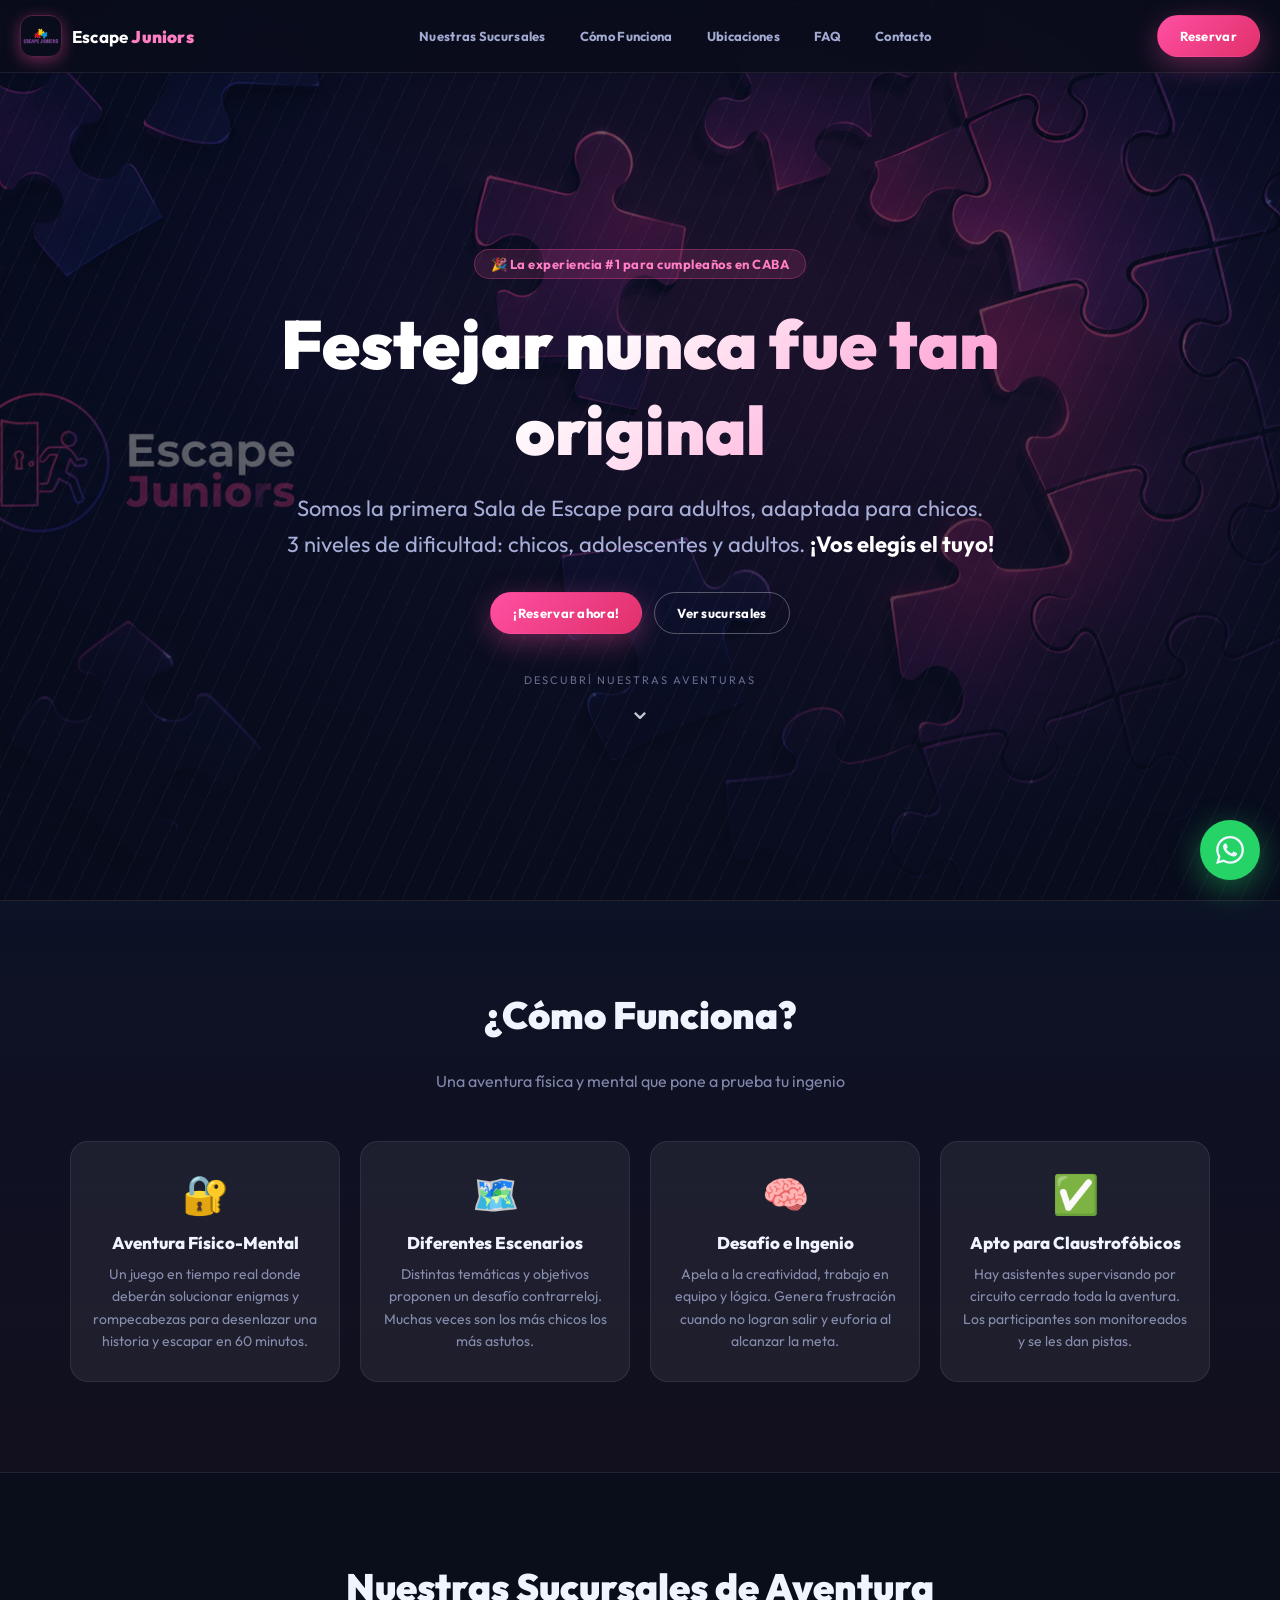
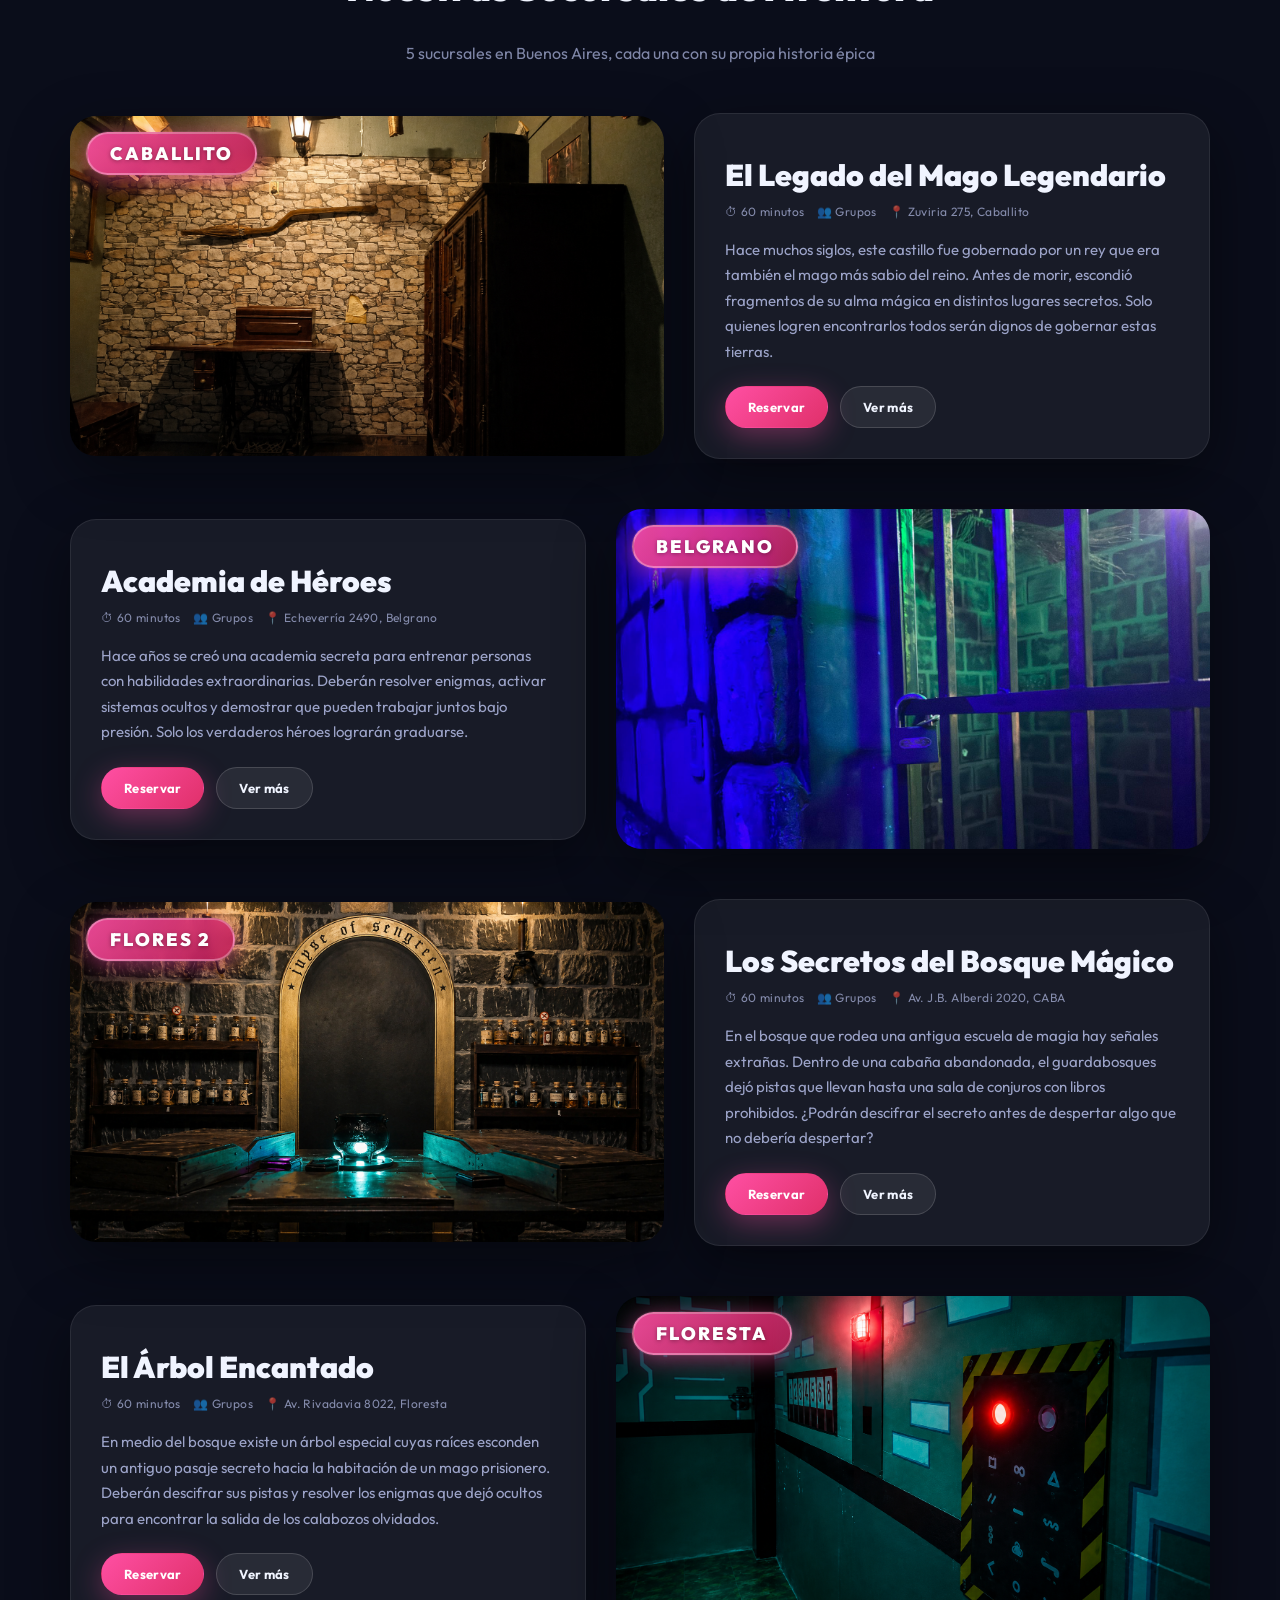
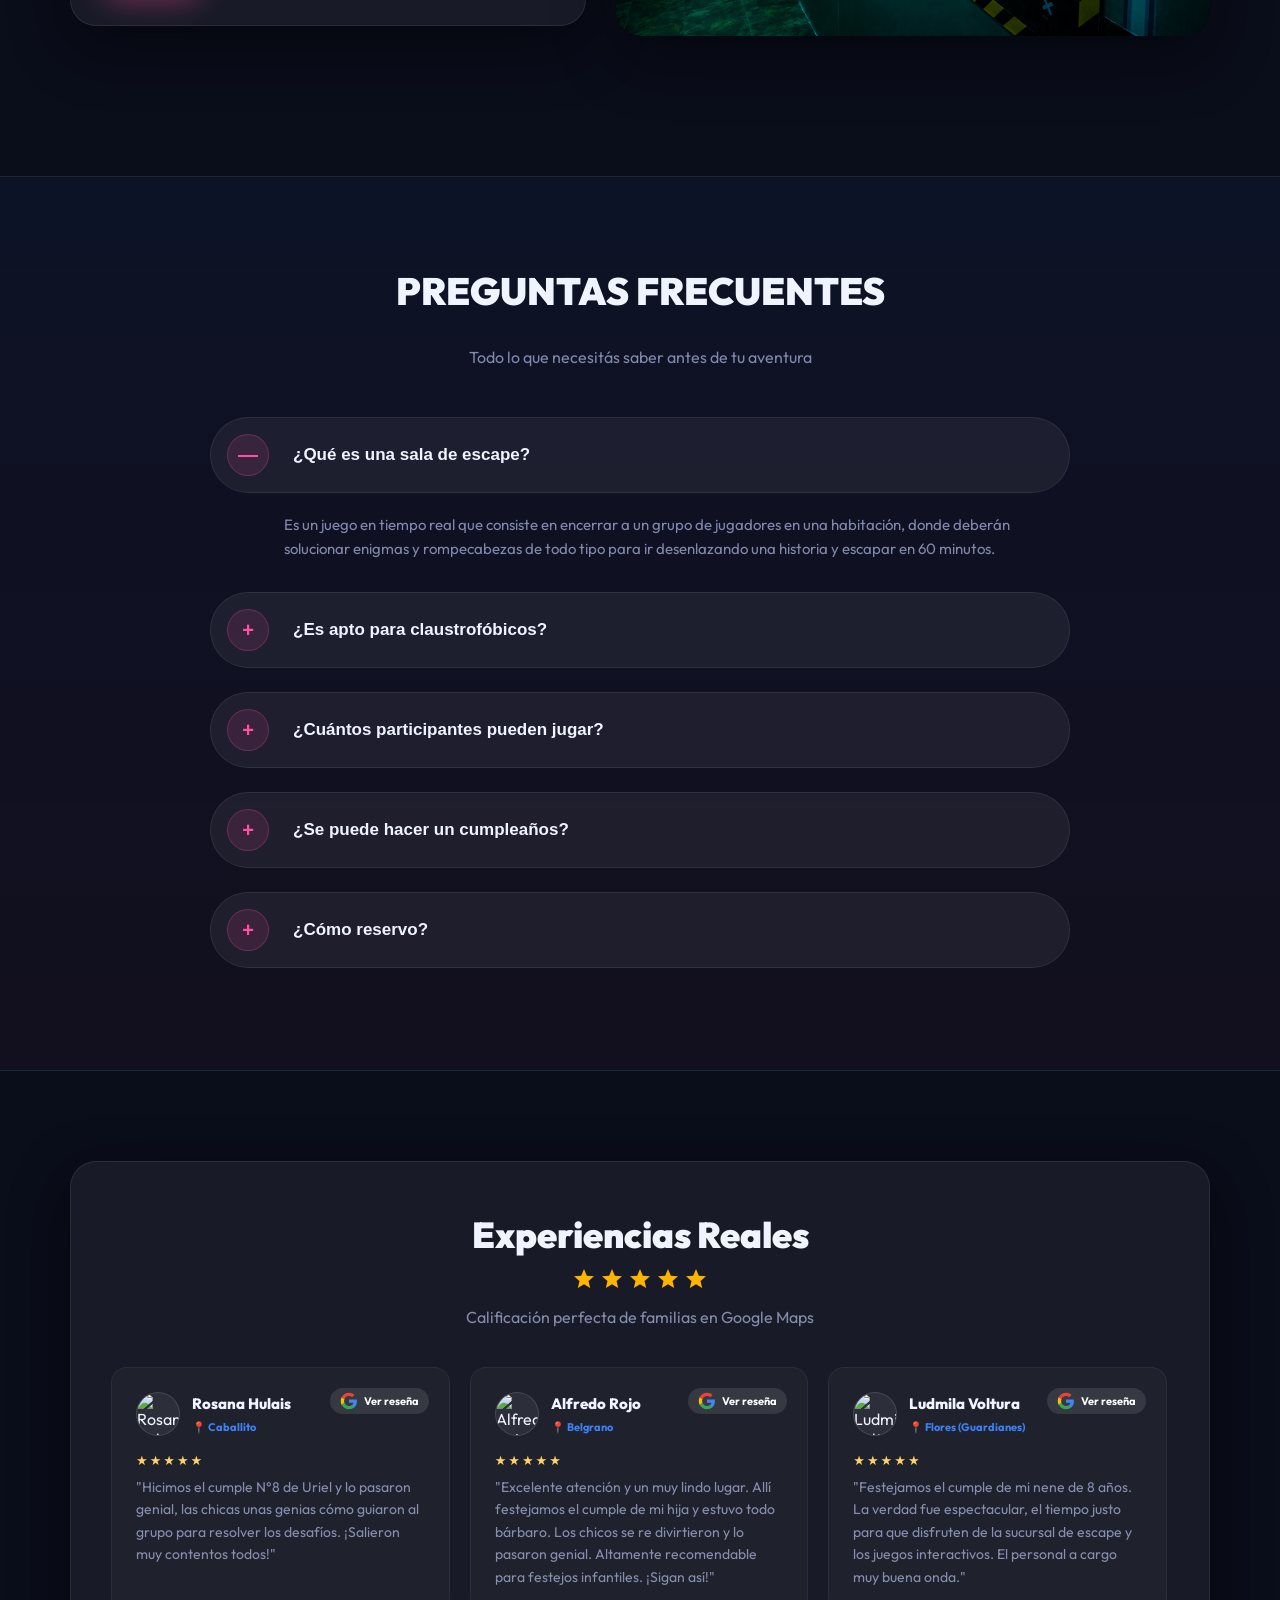
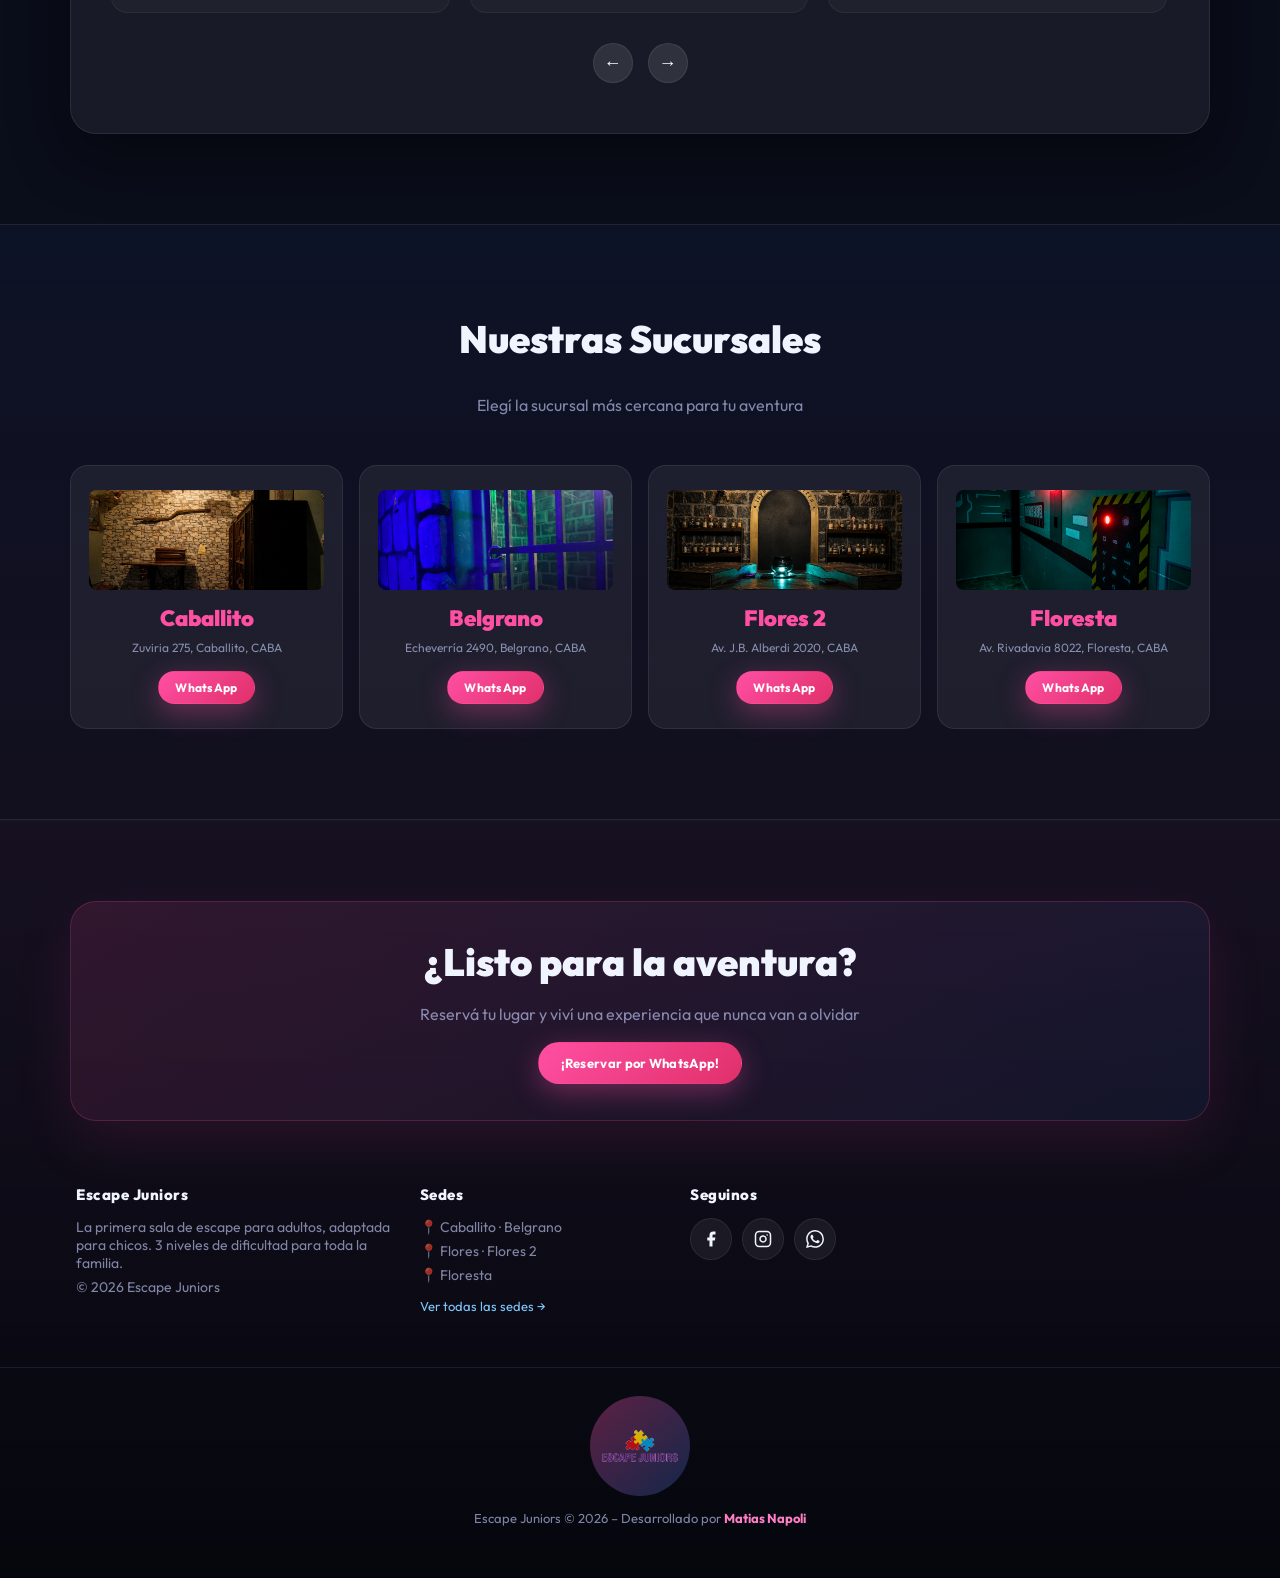
==== commit 214cf101: "sigue faltando bot" ====
--- a/index.html
+++ b/index.html
@@ -144,7 +144,7 @@
         <!-- CABALLITO -->
         <article id="caballito" class="room reveal">
           <div class="room-media">
-            <img src="img/El Legado del Mago Legendario.jpg" alt="El Legado del Mago Legendario" class="room-img" />
+            <img src="img/CABALLITOHD.png" alt="El Legado del Mago Legendario" class="room-img" />
             <div class="room-badge">Caballito</div>
           </div>
           <div class="room-card">
@@ -251,7 +251,7 @@
         <!-- FLORES 2 -->
         <article id="flores2" class="room reveal">
           <div class="room-media">
-            <img src="img/Los Secretos del Bosque Mágico.jpg" alt="Los Secretos del Bosque Mágico" class="room-img" />
+            <img src="img/FLORESHD.png" alt="Los Secretos del Bosque Mágico" class="room-img" />
             <div class="room-badge">Flores 2</div>
           </div>
           <div class="room-card">
@@ -277,7 +277,7 @@
         <!-- FLORESTA -->
         <article id="floresta" class="room room-reverse reveal">
           <div class="room-media">
-            <img src="img/El Árbol Encantado.jpg" alt="El Árbol Encantado" class="room-img" />
+            <img src="img/FLORESTAHD.png" alt="El Árbol Encantado" class="room-img" />
             <div class="room-badge">Floresta</div>
           </div>
           <div class="room-card">
@@ -562,7 +562,7 @@
         </div>
         <div class="sedes-grid reveal">
           <div class="sede-card">
-            <div class="sede-img"><img src="img/El Legado del Mago Legendario.jpg" alt="Caballito" /></div>
+            <div class="sede-img"><img src="img/CABALLITOHD.png" alt="Caballito" /></div>
             <h4>Caballito</h4>
             <p>Zuviria 275, Caballito, CABA</p>
             <a class="btn btn-primary sede-btn" href="https://api.whatsapp.com/send?phone=5491100000000&text=Hola! Quiero reservar"
@@ -585,14 +585,14 @@
           </div>
           -->
           <div class="sede-card">
-            <div class="sede-img"><img src="img/Los Secretos del Bosque Mágico.jpg" alt="Flores 2" /></div>
+            <div class="sede-img"><img src="img/FLORESHD.png" alt="Flores 2" /></div>
             <h4>Flores 2</h4>
             <p>Av. J.B. Alberdi 2020, CABA</p>
             <a class="btn btn-primary sede-btn" href="https://api.whatsapp.com/send?phone=5491100000000&text=Hola! Quiero reservar"
               target="_blank" rel="noopener">WhatsApp</a>
           </div>
           <div class="sede-card">
-            <div class="sede-img"><img src="img/El Árbol Encantado.jpg" alt="Floresta" /></div>
+            <div class="sede-img"><img src="img/FLORESTAHD.png" alt="Floresta" /></div>
             <h4>Floresta</h4>
             <p>Av. Rivadavia 8022, Floresta, CABA</p>
             <a class="btn btn-primary sede-btn" href="https://api.whatsapp.com/send?phone=5491100000000&text=Hola! Quiero reservar"
@@ -657,7 +657,7 @@
 
       <div class="footer-bottom">
         <img src="assets/logo.png" alt="Escape Juniors Logo" />
-        <p class="muted">Escape Juniors © 2026 – Desarrollado por Matias Napoli</p>
+        <p class="muted">Escape Juniors © 2026 – Desarrollado por <a href="https://github.com/MatiNapooo" target="_blank" rel="noopener" style="color:#ff7ec4; text-decoration:none; font-weight:700; transition:opacity .15s;" onmouseover="this.style.opacity='.7'" onmouseout="this.style.opacity='1'">Matias Napoli</a></p>
       </div>
     </section>
   </main>
--- a/styles.css
+++ b/styles.css
@@ -1508,6 +1508,38 @@
 
   .features-grid {
     grid-template-columns: repeat(2, 1fr);
+    gap: 12px;
+  }
+
+  .feature-card {
+    padding: 20px 16px;
+  }
+
+  .feature-icon {
+    font-size: 30px;
+    margin-bottom: 10px;
+  }
+
+  .feature-card h3 {
+    font-size: 14px;
+  }
+
+  .feature-card p {
+    font-size: 12px;
+    line-height: 1.5;
+  }
+
+  .section-head.center h2 {
+    font-size: 22px;
+  }
+
+  .section-head.center p {
+    font-size: 14px;
+    margin-top: 6px;
+  }
+
+  .section-head {
+    margin-bottom: 24px;
   }
 
   .footer-grid {
@@ -1520,31 +1552,47 @@
 }
 
 @media(max-width:540px) {
+  .section {
+    padding: 52px 0;
+  }
+
+  .section-head {
+    margin-bottom: 20px;
+  }
+
+  .section-head.center h2 {
+    font-size: 20px;
+  }
+
+  .section-head.center p {
+    font-size: 13px;
+  }
+
   .features-grid {
-    grid-template-columns: 1fr;
-    gap: 12px;
+    grid-template-columns: 1fr 1fr;
+    gap: 10px;
   }
 
   .feature-card {
     display: flex;
-    flex-direction: row;
-    align-items: center;
+    flex-direction: column;
+    align-items: flex-start;
     text-align: left;
-    padding: 16px 18px;
-    gap: 16px;
+    padding: 14px 14px;
+    gap: 8px;
   }
 
   .feature-icon {
-    font-size: 36px;
+    font-size: 26px;
     margin-bottom: 0;
     flex-shrink: 0;
-    width: 52px;
-    height: 52px;
+    width: 44px;
+    height: 44px;
     display: flex;
     align-items: center;
     justify-content: center;
     background: rgba(255, 79, 163, 0.1);
-    border-radius: 14px;
+    border-radius: 12px;
     border: 1px solid rgba(255, 79, 163, 0.2);
   }
 
@@ -1553,13 +1601,16 @@
   }
 
   .feature-card h3 {
-    font-size: 15px;
-    margin: 0 0 4px;
+    font-size: 13px;
+    font-weight: 800;
+    margin: 0 0 3px;
+    line-height: 1.3;
   }
 
   .feature-card p {
-    font-size: 13px;
-    line-height: 1.5;
+    font-size: 12px;
+    line-height: 1.45;
+    color: var(--muted);
   }
 
   .reviews-grid {
@@ -1572,6 +1623,52 @@
 
   .sedes-grid {
     grid-template-columns: 1fr 1fr;
+  }
+
+  /* Social buttons – mobile mejorado */
+  .social {
+    flex-direction: column;
+    gap: 12px;
+    width: 100%;
+  }
+
+  .social-btn {
+    width: 100%;
+    height: 54px;
+    border-radius: 16px;
+    font-size: 15px;
+    font-weight: 800;
+    gap: 12px;
+    justify-content: flex-start;
+    padding: 0 20px;
+    letter-spacing: .3px;
+  }
+
+  .social-btn[aria-label="Facebook"] {
+    background: rgba(24, 119, 242, .18);
+    border-color: rgba(24, 119, 242, .4);
+    color: #5b9bf8;
+  }
+  .social-btn[aria-label="Facebook"]::after {
+    content: "Facebook";
+  }
+
+  .social-btn[aria-label="Instagram"] {
+    background: rgba(225, 48, 108, .15);
+    border-color: rgba(225, 48, 108, .35);
+    color: #f06292;
+  }
+  .social-btn[aria-label="Instagram"]::after {
+    content: "Instagram";
+  }
+
+  .social-btn[aria-label="WhatsApp"] {
+    background: rgba(37, 211, 102, .15);
+    border-color: rgba(37, 211, 102, .35);
+    color: #4cd87a;
+  }
+  .social-btn[aria-label="WhatsApp"]::after {
+    content: "WhatsApp";
   }
 
   .booking-modal-content {
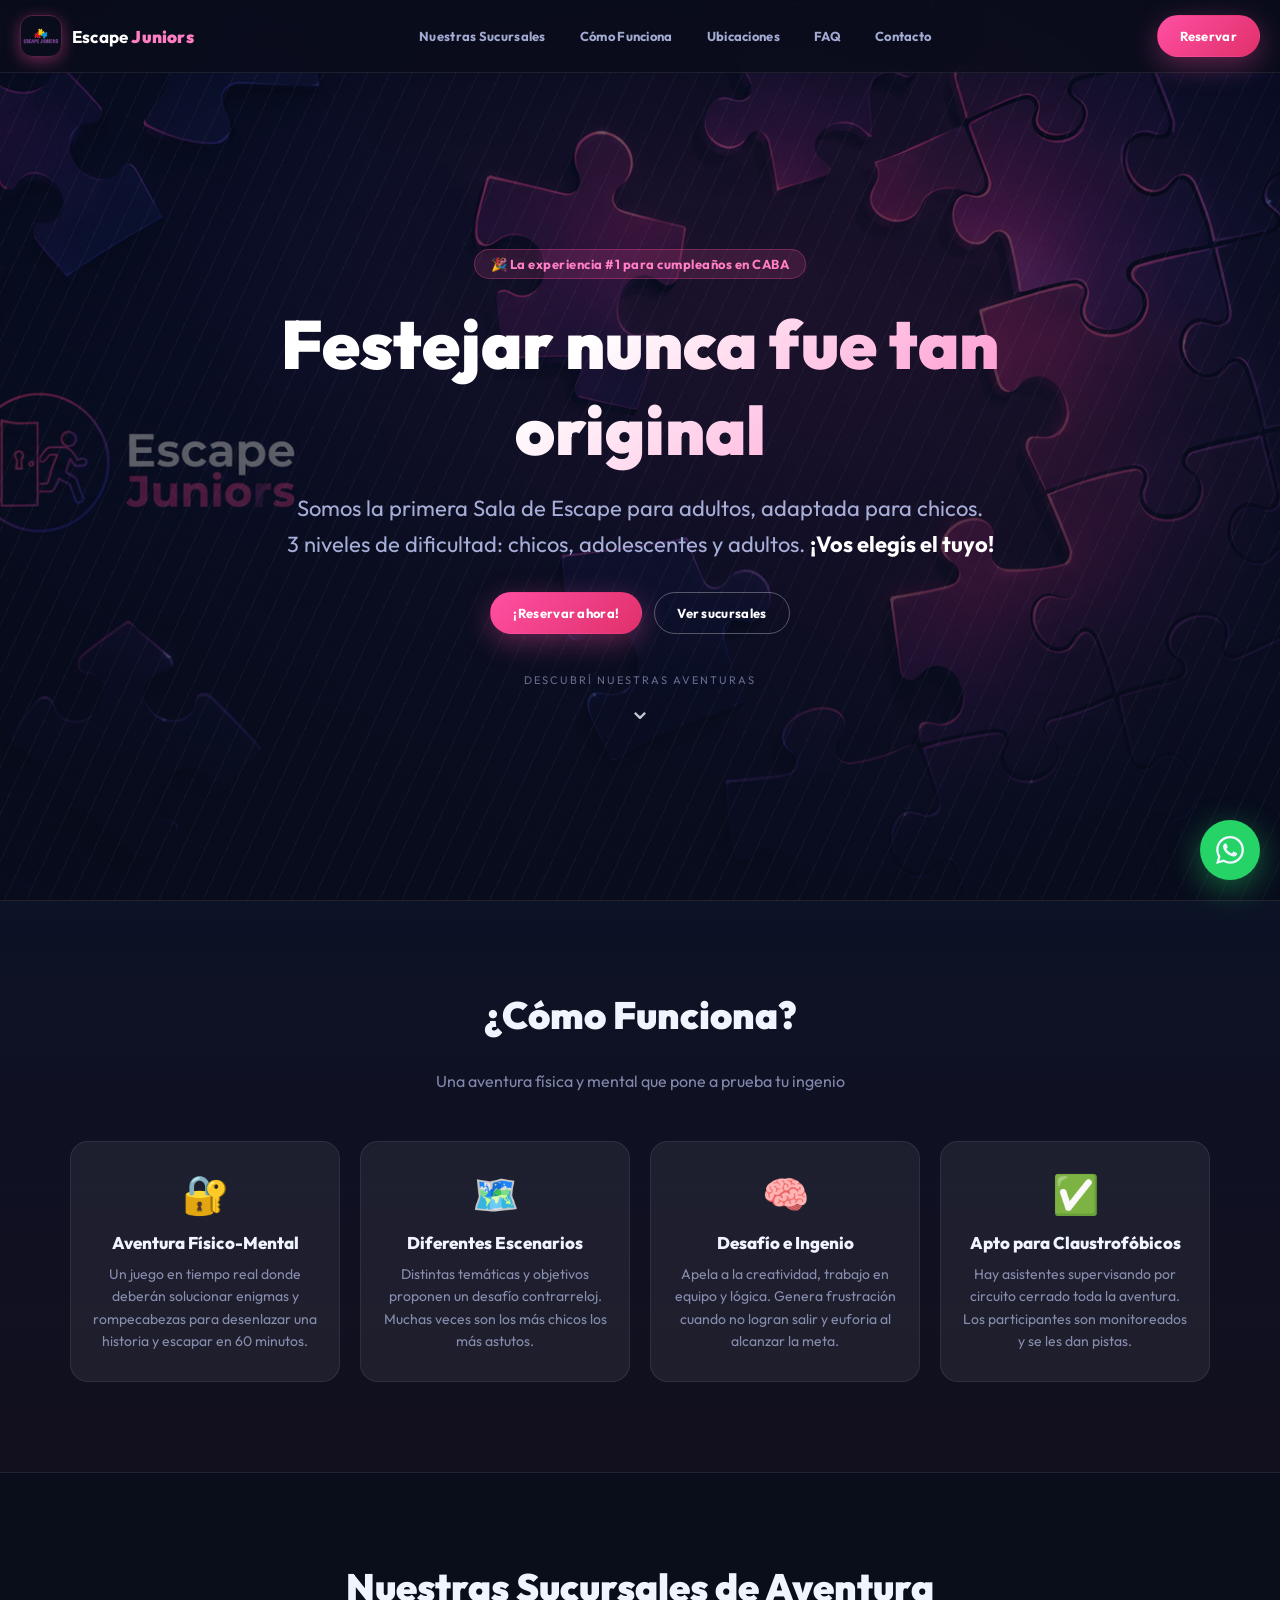
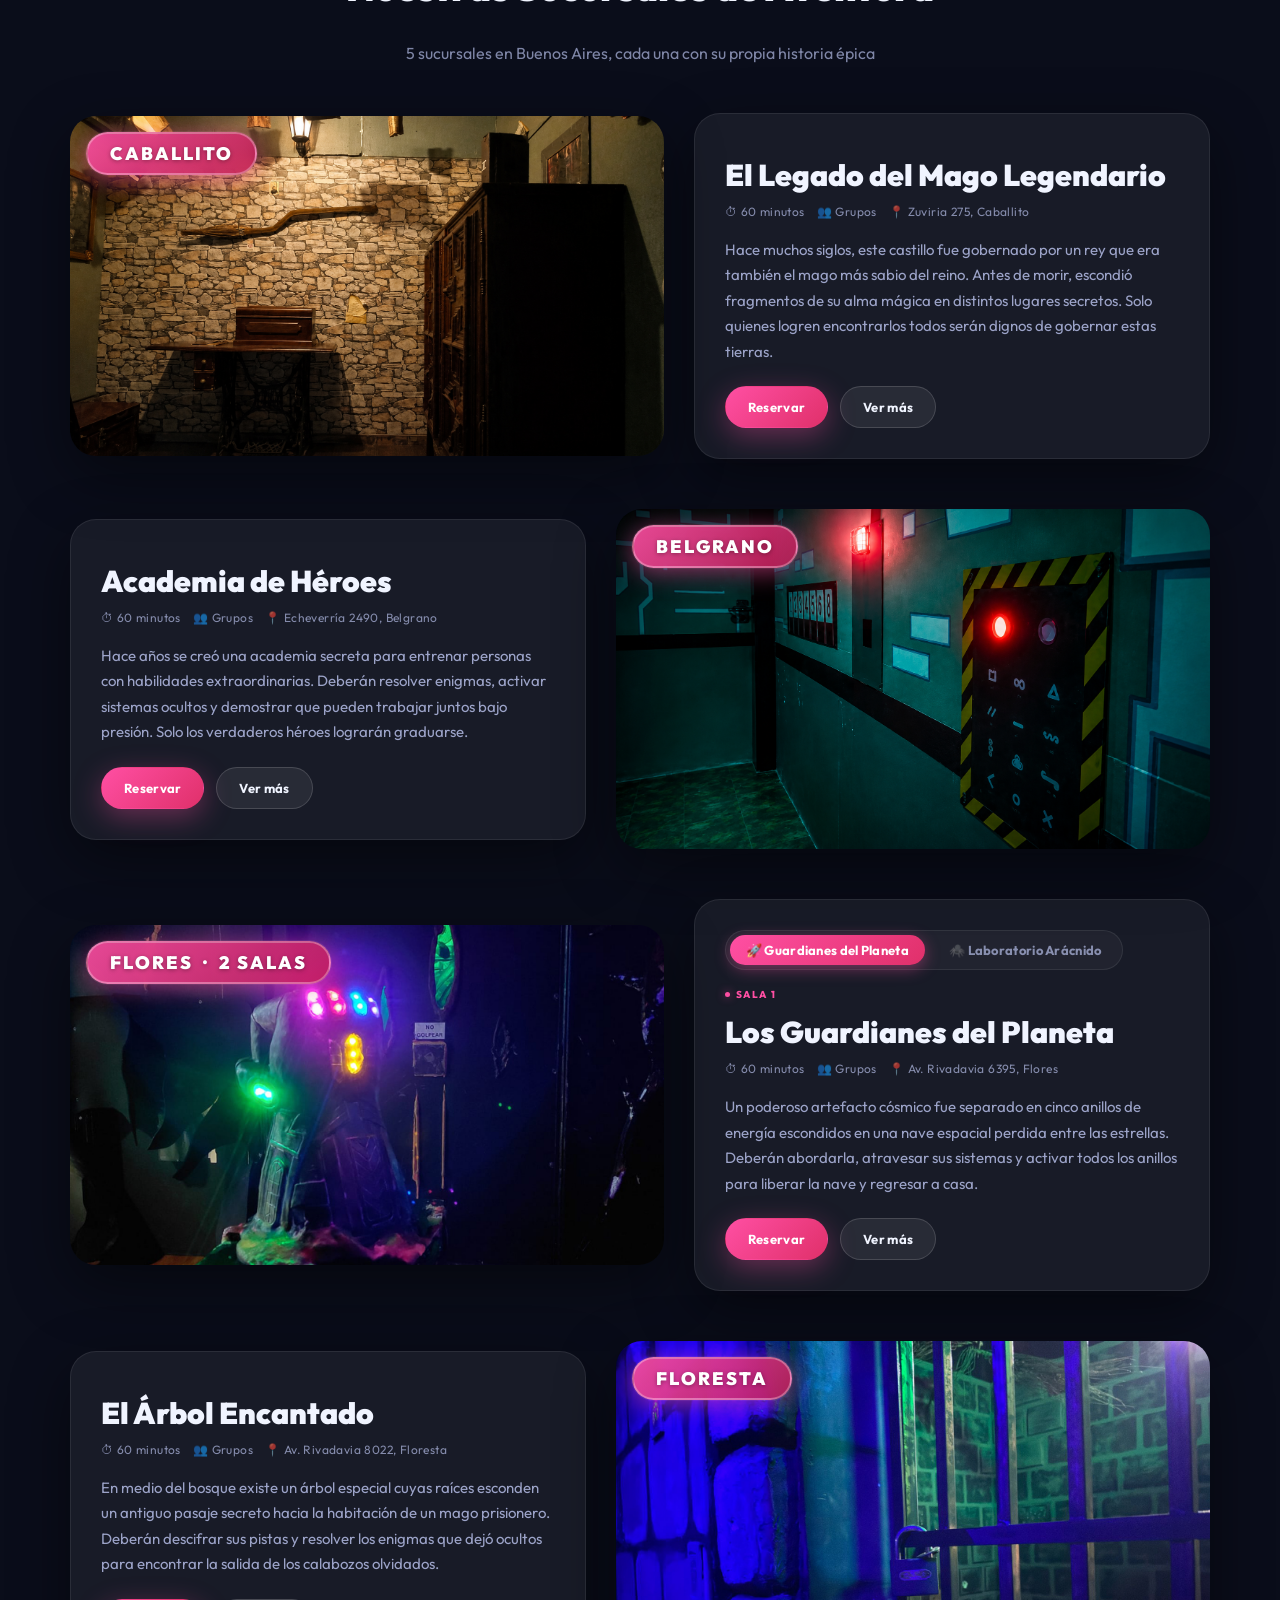
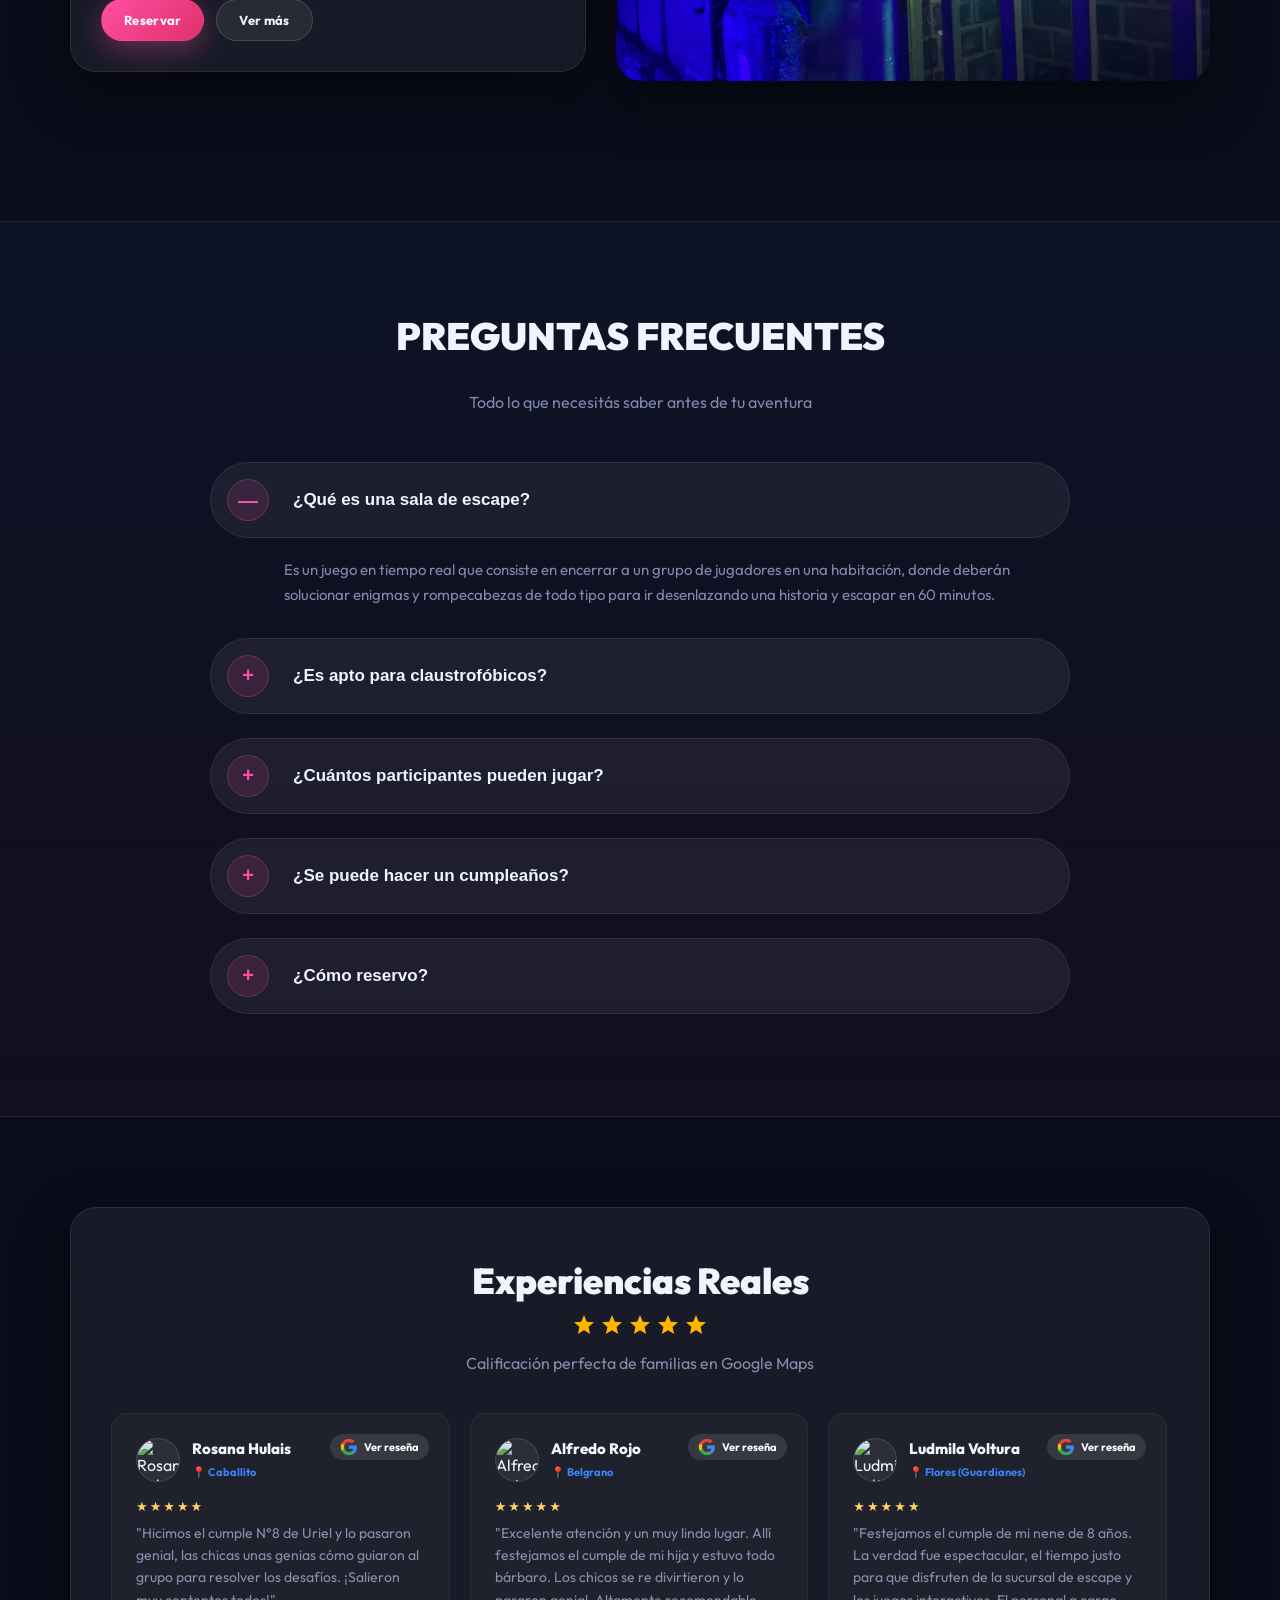
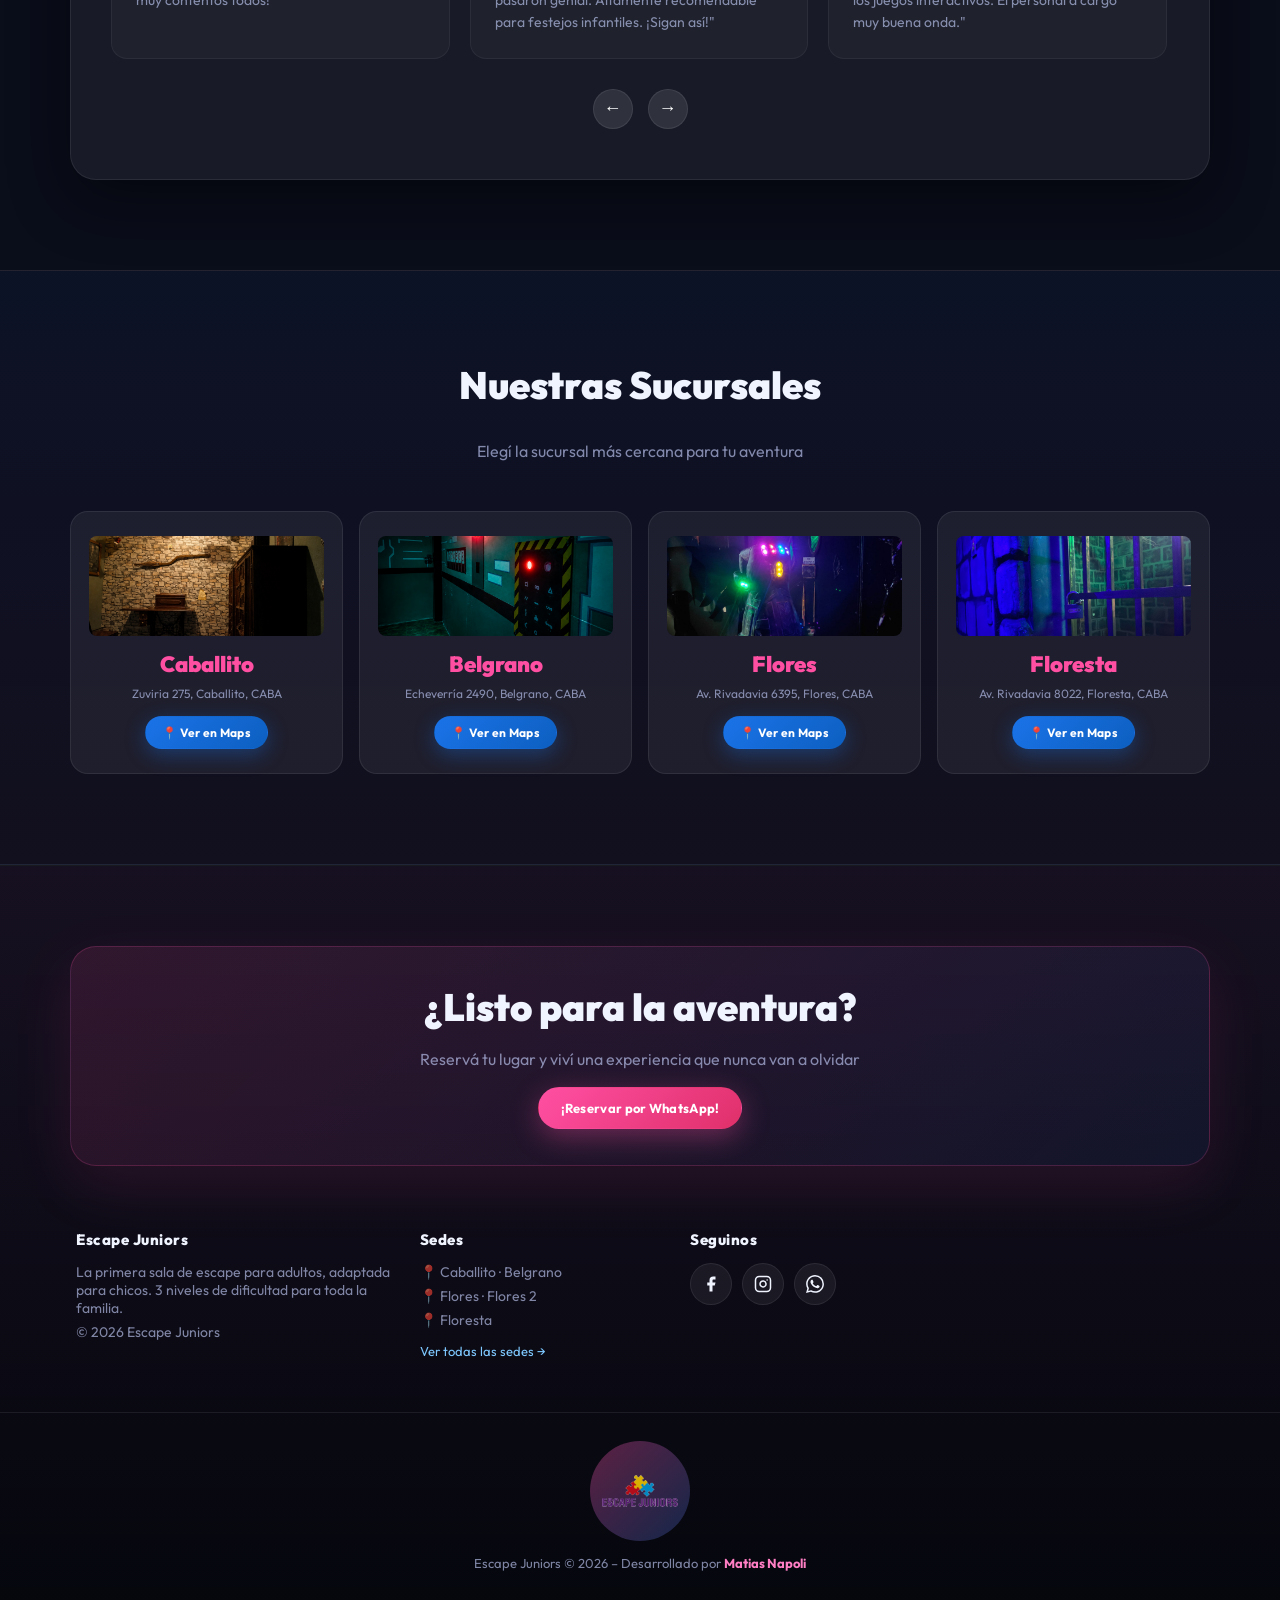
==== commit 4c9eb166: "falta fotos de los nenes" ====
--- a/index.html
+++ b/index.html
@@ -32,7 +32,9 @@
         <a href="#contacto">Contacto</a>
       </nav>
 
-      <a class="btn btn-primary header-cta" href="https://api.whatsapp.com/send?phone=5491100000000&text=Hola! Quiero reservar" target="_blank" rel="noopener">Reservar</a>
+      <a class="btn btn-primary header-cta"
+        href="https://api.whatsapp.com/send?phone=5491178231175&text=Hola! Quiero reservar" target="_blank"
+        rel="noopener">Reservar</a>
 
       <button class="mobile-menu-btn" aria-label="Abrir menú" aria-expanded="false">
         <span></span>
@@ -49,11 +51,12 @@
       <nav class="mobile-nav">
         <a href="caballito.html" class="mobile-link">El Legado del Mago Legendario</a>
         <a href="belgrano.html" class="mobile-link">Academia de Héroes</a>
-        <!-- FLORES 1 (Oculto temporalmente): <a href="flores.html" class="mobile-link">Los Guardianes del Planeta</a> -->
-        <a href="flores2.html" class="mobile-link">Los Secretos del Bosque Mágico</a>
+        <a href="flores.html" class="mobile-link">Los Guardianes del Planeta</a>
+        <!-- FLORES 2 (Oculto temporalmente): <a href="flores2.html" class="mobile-link">Los Secretos del Bosque Mágico</a> -->
         <a href="floresta.html" class="mobile-link">El Árbol Encantado</a>
       </nav>
-      <a class="wa-float-menu" href="https://api.whatsapp.com/send?phone=5491100000000&text=Hola! Quiero reservar" target="_blank" rel="noopener" aria-label="WhatsApp">
+      <a class="wa-float-menu" href="https://api.whatsapp.com/send?phone=5491178231175&text=Hola! Quiero reservar"
+        target="_blank" rel="noopener" aria-label="WhatsApp">
         <svg width="28" height="28" viewBox="0 0 24 24" fill="currentColor">
           <path
             d="M17.472 14.382c-.297-.149-1.758-.867-2.03-.967-.273-.099-.471-.148-.67.15-.197.297-.767.966-.94 1.164-.173.199-.347.223-.644.075-.297-.15-1.255-.463-2.39-1.475-.883-.788-1.48-1.761-1.653-2.059-.173-.297-.018-.458.13-.606.134-.133.298-.347.446-.52.149-.174.198-.298.298-.497.099-.198.05-.371-.025-.52-.075-.149-.669-1.612-.916-2.207-.242-.579-.487-.5-.669-.51-.173-.008-.371-.01-.57-.01-.198 0-.52.074-.792.372-.272.297-1.04 1.016-1.04 2.479 0 1.462 1.065 2.875 1.213 3.074.149.198 2.096 3.2 5.077 4.487.709.306 1.262.489 1.694.625.712.227 1.36.195 1.871.118.571-.085 1.758-.719 2.006-1.413.248-.694.248-1.289.173-1.413-.074-.124-.272-.198-.57-.347m-5.421 7.403h-.004a9.87 9.87 0 0 1-5.031-1.378l-.361-.214-3.741.982.998-3.648-.235-.374a9.86 9.86 0 0 1-1.51-5.26c.001-5.45 4.436-9.884 9.888-9.884 2.64 0 5.122 1.03 6.988 2.898a9.825 9.825 0 0 1 2.893 6.994c-.003 5.45-4.437 9.884-9.885 9.884m8.413-18.297A11.815 11.815 0 0 0 12.05 0C5.495 0 .16 5.335.157 11.892c0 2.096.547 4.142 1.588 5.945L.057 24l6.305-1.654a11.882 11.882 0 0 0 5.683 1.448h.005c6.554 0 11.89-5.335 11.893-11.893a11.821 11.821 0 0 0-3.48-8.413Z" />
@@ -75,7 +78,9 @@
             adolescentes y adultos. <strong>¡Vos elegís el tuyo!</strong></p>
 
           <div class="hero-cta">
-            <a class="btn btn-primary" href="https://api.whatsapp.com/send?phone=5491100000000&text=Hola! Quiero reservar" target="_blank" rel="noopener">¡Reservar ahora!</a>
+            <a class="btn btn-primary"
+              href="https://api.whatsapp.com/send?phone=5491178231175&text=Hola! Quiero reservar!"
+              rel="noopener">¡Reservar ahora!</a>
             <a class="btn btn-outline" href="#sucursales">Ver sucursales</a>
           </div>
 
@@ -161,7 +166,9 @@
               sabio del reino. Antes de morir, escondió fragmentos de su alma mágica en distintos lugares secretos. Solo
               quienes logren encontrarlos todos serán dignos de gobernar estas tierras.</p>
             <div class="room-actions">
-              <a class="btn btn-primary" href="https://api.whatsapp.com/send?phone=5491100000000&text=Hola! Quiero reservar El Legado del Mago Legendario en Caballito" target="_blank" rel="noopener">Reservar</a>
+              <a class="btn btn-primary"
+                href="https://api.whatsapp.com/send?phone=5491178231175&text=Hola! Quiero reservar El Legado del Mago Legendario en Caballito"
+                target="_blank" rel="noopener">Reservar</a>
               <a class="btn btn-secondary" href="caballito.html">Ver más</a>
             </div>
           </div>
@@ -170,7 +177,7 @@
         <!-- BELGRANO -->
         <article id="belgrano" class="room room-reverse reveal">
           <div class="room-media">
-            <img src="img/Academia de Héroes.jpg" alt="Academia de Héroes" class="room-img" />
+            <img src="img/FLORESTAHD.png" alt="Academia de Héroes" class="room-img" />
             <div class="room-badge">Belgrano</div>
           </div>
           <div class="room-card">
@@ -187,13 +194,15 @@
               extraordinarias. Deberán resolver enigmas, activar sistemas ocultos y demostrar que pueden trabajar juntos
               bajo presión. Solo los verdaderos héroes lograrán graduarse.</p>
             <div class="room-actions">
-              <a class="btn btn-primary" href="https://api.whatsapp.com/send?phone=5491100000000&text=Hola! Quiero reservar Academia de Herores en Belgrano" target="_blank" rel="noopener">Reservar</a>
+              <a class="btn btn-primary"
+                href="https://api.whatsapp.com/send?phone=5491178231175&text=Hola! Quiero reservar Academia de Herores en Belgrano"
+                target="_blank" rel="noopener">Reservar</a>
               <a class="btn btn-secondary" href="belgrano.html">Ver más</a>
             </div>
           </div>
         </article>
 
-        <!-- FLORES 1 (Oculto temporalmente)
+        <!-- FLORES 1 -->
         <article id="flores" class="room reveal">
           <div class="room-media" id="flores-room-media">
             <img src="img/Los Guardianes del Planeta.jpg" alt="Los Guardianes del Planeta" class="room-img" id="flores-img" />
@@ -220,7 +229,7 @@
                 una nave espacial perdida entre las estrellas. Deberán abordarla, atravesar sus sistemas y activar todos
                 los anillos para liberar la nave y regresar a casa.</p>
               <div class="room-actions">
-                <a class="btn btn-primary" href="https://api.whatsapp.com/send?phone=5491123989467&text=Hola! Quiero reservar Los Guardianes del Planeta"
+                <a class="btn btn-primary" href="https://api.whatsapp.com/send?phone=5491178231175&text=Hola! Quiero reservar Los Guardianes del Planeta"
                   target="_blank" rel="noopener">Reservar</a>
                 <a class="btn btn-secondary" href="flores.html">Ver más</a>
               </div>
@@ -239,16 +248,15 @@
                 algo salió muy mal. Los sistemas se sellaron y desapareció sin dejar rastro. Descubrí qué ocurrió
                 antes de que sus creaciones vuelvan a despertar.</p>
               <div class="room-actions">
-                <a class="btn btn-primary" href="https://api.whatsapp.com/send?phone=5491123989467&text=Hola! Quiero reservar El Laboratorio Aracnido"
+                <a class="btn btn-primary" href="https://api.whatsapp.com/send?phone=5491178231175&text=Hola! Quiero reservar El Laboratorio Aracnido"
                   target="_blank" rel="noopener">Reservar</a>
                 <a class="btn btn-secondary" href="flores.html#seccion-laboratorio">Ver más</a>
               </div>
             </div>
           </div>
         </article>
-        -->
-
-        <!-- FLORES 2 -->
+
+        <!-- FLORES 2 (Oculto temporalmente)
         <article id="flores2" class="room reveal">
           <div class="room-media">
             <img src="img/FLORESHD.png" alt="Los Secretos del Bosque Mágico" class="room-img" />
@@ -268,16 +276,19 @@
               cabaña abandonada, el guardabosques dejó pistas que llevan hasta una sala de conjuros con libros
               prohibidos. ¿Podrán descifrar el secreto antes de despertar algo que no debería despertar?</p>
             <div class="room-actions">
-              <a class="btn btn-primary" href="https://api.whatsapp.com/send?phone=5491100000000&text=Hola! Quiero reservar Los Secretos del Bosque Magico en Flores 2" target="_blank" rel="noopener">Reservar</a>
+              <a class="btn btn-primary"
+                href="https://api.whatsapp.com/send?phone=5491178231175&text=Hola! Quiero reservar Los Secretos del Bosque Magico en Flores 2"
+                target="_blank" rel="noopener">Reservar</a>
               <a class="btn btn-secondary" href="flores2.html">Ver más</a>
             </div>
           </div>
         </article>
+        -->
 
         <!-- FLORESTA -->
         <article id="floresta" class="room room-reverse reveal">
           <div class="room-media">
-            <img src="img/FLORESTAHD.png" alt="El Árbol Encantado" class="room-img" />
+            <img src="img/Academia de Héroes.jpg" alt="El Árbol Encantado" class="room-img" />
             <div class="room-badge">Floresta</div>
           </div>
           <div class="room-card">
@@ -294,7 +305,9 @@
               secreto hacia la habitación de un mago prisionero. Deberán descifrar sus pistas y resolver los enigmas que
               dejó ocultos para encontrar la salida de los calabozos olvidados.</p>
             <div class="room-actions">
-              <a class="btn btn-primary" href="https://api.whatsapp.com/send?phone=5491100000000&text=Hola! Quiero reservar El Arbol Encantado en Floresta" target="_blank" rel="noopener">Reservar</a>
+              <a class="btn btn-primary"
+                href="https://api.whatsapp.com/send?phone=5491178231175&text=Hola! Quiero reservar El Arbol Encantado en Floresta"
+                target="_blank" rel="noopener">Reservar</a>
               <a class="btn btn-secondary" href="floresta.html">Ver más</a>
             </div>
           </div>
@@ -565,38 +578,44 @@
             <div class="sede-img"><img src="img/CABALLITOHD.png" alt="Caballito" /></div>
             <h4>Caballito</h4>
             <p>Zuviria 275, Caballito, CABA</p>
-            <a class="btn btn-primary sede-btn" href="https://api.whatsapp.com/send?phone=5491100000000&text=Hola! Quiero reservar"
-              target="_blank" rel="noopener">WhatsApp</a>
+            <a class="btn btn-maps sede-btn"
+              href="https://maps.google.com/maps?q=Zuviria+275,+Caballito,+Buenos+Aires" target="_blank"
+              rel="noopener">📍 Ver en Maps</a>
           </div>
           <div class="sede-card">
-            <div class="sede-img"><img src="img/Academia de Héroes.jpg" alt="Belgrano" /></div>
+            <div class="sede-img"><img src="img/FLORESTAHD.png" alt="Belgrano" /></div>
             <h4>Belgrano</h4>
             <p>Echeverría 2490, Belgrano, CABA</p>
-            <a class="btn btn-primary sede-btn" href="https://api.whatsapp.com/send?phone=5491100000000&text=Hola! Quiero reservar"
-              target="_blank" rel="noopener">WhatsApp</a>
-          </div>
-          <!-- FLORES 1 (Oculto temporalmente)
+            <a class="btn btn-maps sede-btn"
+              href="https://maps.google.com/maps?q=Echeverria+2490,+Belgrano,+Buenos+Aires" target="_blank"
+              rel="noopener">📍 Ver en Maps</a>
+          </div>
+          <!-- FLORES 1 -->
           <div class="sede-card">
             <div class="sede-img"><img src="img/Los Guardianes del Planeta.jpg" alt="Flores" /></div>
             <h4>Flores</h4>
             <p>Av. Rivadavia 6395, Flores, CABA</p>
-            <a class="btn btn-primary sede-btn" href="https://api.whatsapp.com/send?phone=5491100000000&text=Hola! Quiero reservar"
-              target="_blank" rel="noopener">WhatsApp</a>
-          </div>
-          -->
+            <a class="btn btn-maps sede-btn"
+              href="https://maps.google.com/maps?q=Av.+Rivadavia+6395,+Flores,+Buenos+Aires" target="_blank"
+              rel="noopener">📍 Ver en Maps</a>
+          </div>
+          <!-- FLORES 2 (Oculto temporalmente)
           <div class="sede-card">
             <div class="sede-img"><img src="img/FLORESHD.png" alt="Flores 2" /></div>
             <h4>Flores 2</h4>
             <p>Av. J.B. Alberdi 2020, CABA</p>
-            <a class="btn btn-primary sede-btn" href="https://api.whatsapp.com/send?phone=5491100000000&text=Hola! Quiero reservar"
-              target="_blank" rel="noopener">WhatsApp</a>
-          </div>
+            <a class="btn btn-maps sede-btn"
+              href="https://maps.google.com/maps?q=Av.+Juan+Bautista+Alberdi+2020,+Buenos+Aires" target="_blank"
+              rel="noopener">📍 Ver en Maps</a>
+          </div>
+          -->
           <div class="sede-card">
-            <div class="sede-img"><img src="img/FLORESTAHD.png" alt="Floresta" /></div>
+            <div class="sede-img"><img src="img/Academia de Héroes.jpg" alt="Floresta" /></div>
             <h4>Floresta</h4>
             <p>Av. Rivadavia 8022, Floresta, CABA</p>
-            <a class="btn btn-primary sede-btn" href="https://api.whatsapp.com/send?phone=5491100000000&text=Hola! Quiero reservar"
-              target="_blank" rel="noopener">WhatsApp</a>
+            <a class="btn btn-maps sede-btn"
+              href="https://maps.google.com/maps?q=Av.+Rivadavia+8022,+Floresta,+Buenos+Aires" target="_blank"
+              rel="noopener">📍 Ver en Maps</a>
           </div>
         </div>
       </div>
@@ -607,7 +626,8 @@
       <div class="container cta-inner reveal">
         <h2>¿Listo para la aventura?</h2>
         <p>Reservá tu lugar y viví una experiencia que nunca van a olvidar</p>
-        <a class="btn btn-primary" href="https://api.whatsapp.com/send?phone=5491100000000&text=Hola! Quiero reservar" target="_blank" rel="noopener">¡Reservar por WhatsApp!</a>
+        <a class="btn btn-primary" href="https://api.whatsapp.com/send?phone=5491178231175&text=Hola! Quiero reservar"
+          target="_blank" rel="noopener">¡Reservar por WhatsApp!</a>
       </div>
 
       <div id="contacto" class="container footer-grid reveal">
@@ -644,8 +664,8 @@
                 <line x1="17.5" y1="6.5" x2="17.51" y2="6.5" />
               </svg>
             </a>
-            <a class="social-btn" href="https://api.whatsapp.com/send?phone=5491100000000&text=Hola! Quiero reservar" target="_blank"
-              rel="noopener" aria-label="WhatsApp">
+            <a class="social-btn" href="https://api.whatsapp.com/send?phone=5491178231175&text=Hola! Quiero reservar"
+              target="_blank" rel="noopener" aria-label="WhatsApp">
               <svg width="18" height="18" viewBox="0 0 24 24" fill="currentColor">
                 <path
                   d="M17.472 14.382c-.297-.149-1.758-.867-2.03-.967-.273-.099-.471-.148-.67.15-.197.297-.767.966-.94 1.164-.173.199-.347.223-.644.075-.297-.15-1.255-.463-2.39-1.475-.883-.788-1.48-1.761-1.653-2.059-.173-.297-.018-.458.13-.606.134-.133.298-.347.446-.52.149-.174.198-.298.298-.497.099-.198.05-.371-.025-.52-.075-.149-.669-1.612-.916-2.207-.242-.579-.487-.5-.669-.51-.173-.008-.371-.01-.57-.01-.198 0-.52.074-.792.372-.272.297-1.04 1.016-1.04 2.479 0 1.462 1.065 2.875 1.213 3.074.149.198 2.096 3.2 5.077 4.487.709.306 1.262.489 1.694.625.712.227 1.36.195 1.871.118.571-.085 1.758-.719 2.006-1.413.248-.694.248-1.289.173-1.413-.074-.124-.272-.198-.57-.347m-5.421 7.403h-.004a9.87 9.87 0 0 1-5.031-1.378l-.361-.214-3.741.982.998-3.648-.235-.374a9.86 9.86 0 0 1-1.51-5.26c.001-5.45 4.436-9.884 9.888-9.884 2.64 0 5.122 1.03 6.988 2.898a9.825 9.825 0 0 1 2.893 6.994c-.003 5.45-4.437 9.884-9.885 9.884m8.413-18.297A11.815 11.815 0 0 0 12.05 0C5.495 0 .16 5.335.157 11.892c0 2.096.547 4.142 1.588 5.945L.057 24l6.305-1.654a11.882 11.882 0 0 0 5.683 1.448h.005c6.554 0 11.89-5.335 11.893-11.893a11.821 11.821 0 0 0-3.48-8.413Z" />
@@ -657,13 +677,17 @@
 
       <div class="footer-bottom">
         <img src="assets/logo.png" alt="Escape Juniors Logo" />
-        <p class="muted">Escape Juniors © 2026 – Desarrollado por <a href="https://github.com/MatiNapooo" target="_blank" rel="noopener" style="color:#ff7ec4; text-decoration:none; font-weight:700; transition:opacity .15s;" onmouseover="this.style.opacity='.7'" onmouseout="this.style.opacity='1'">Matias Napoli</a></p>
+        <p class="muted">Escape Juniors © 2026 – Desarrollado por <a href="https://github.com/MatiNapooo"
+            target="_blank" rel="noopener"
+            style="color:#ff7ec4; text-decoration:none; font-weight:700; transition:opacity .15s;"
+            onmouseover="this.style.opacity='.7'" onmouseout="this.style.opacity='1'">Matias Napoli</a></p>
       </div>
     </section>
   </main>
 
   <!-- WhatsApp flotante -->
-  <a class="wa-float" href="https://api.whatsapp.com/send?phone=5491100000000&text=Hola! Quiero reservar" target="_blank" rel="noopener" aria-label="WhatsApp">
+  <a class="wa-float" href="https://api.whatsapp.com/send?phone=5491178231175&text=Hola! Quiero reservar"
+    target="_blank" rel="noopener" aria-label="WhatsApp">
     <svg width="28" height="28" viewBox="0 0 24 24" fill="currentColor">
       <path
         d="M17.472 14.382c-.297-.149-1.758-.867-2.03-.967-.273-.099-.471-.148-.67.15-.197.297-.767.966-.94 1.164-.173.199-.347.223-.644.075-.297-.15-1.255-.463-2.39-1.475-.883-.788-1.48-1.761-1.653-2.059-.173-.297-.018-.458.13-.606.134-.133.298-.347.446-.52.149-.174.198-.298.298-.497.099-.198.05-.371-.025-.52-.075-.149-.669-1.612-.916-2.207-.242-.579-.487-.5-.669-.51-.173-.008-.371-.01-.57-.01-.198 0-.52.074-.792.372-.272.297-1.04 1.016-1.04 2.479 0 1.462 1.065 2.875 1.213 3.074.149.198 2.096 3.2 5.077 4.487.709.306 1.262.489 1.694.625.712.227 1.36.195 1.871.118.571-.085 1.758-.719 2.006-1.413.248-.694.248-1.289.173-1.413-.074-.124-.272-.198-.57-.347m-5.421 7.403h-.004a9.87 9.87 0 0 1-5.031-1.378l-.361-.214-3.741.982.998-3.648-.235-.374a9.86 9.86 0 0 1-1.51-5.26c.001-5.45 4.436-9.884 9.888-9.884 2.64 0 5.122 1.03 6.988 2.898a9.825 9.825 0 0 1 2.893 6.994c-.003 5.45-4.437 9.884-9.885 9.884m8.413-18.297A11.815 11.815 0 0 0 12.05 0C5.495 0 .16 5.335.157 11.892c0 2.096.547 4.142 1.588 5.945L.057 24l6.305-1.654a11.882 11.882 0 0 0 5.683 1.448h.005c6.554 0 11.89-5.335 11.893-11.893a11.821 11.821 0 0 0-3.48-8.413Z" />
--- a/styles.css
+++ b/styles.css
@@ -958,6 +958,18 @@
   padding: 8px 16px;
 }
 
+.btn-maps {
+  background: linear-gradient(135deg, #1a73e8, #0d5fc0);
+  color: #fff;
+  box-shadow: 0 6px 20px rgba(26, 115, 232, .35);
+}
+
+.btn-maps:hover {
+  transform: translateY(-2px);
+  box-shadow: 0 12px 30px rgba(26, 115, 232, .5);
+}
+
+
 /* ── CTA / Footer ── */
 .cta {
   padding: 80px 0 40px;
